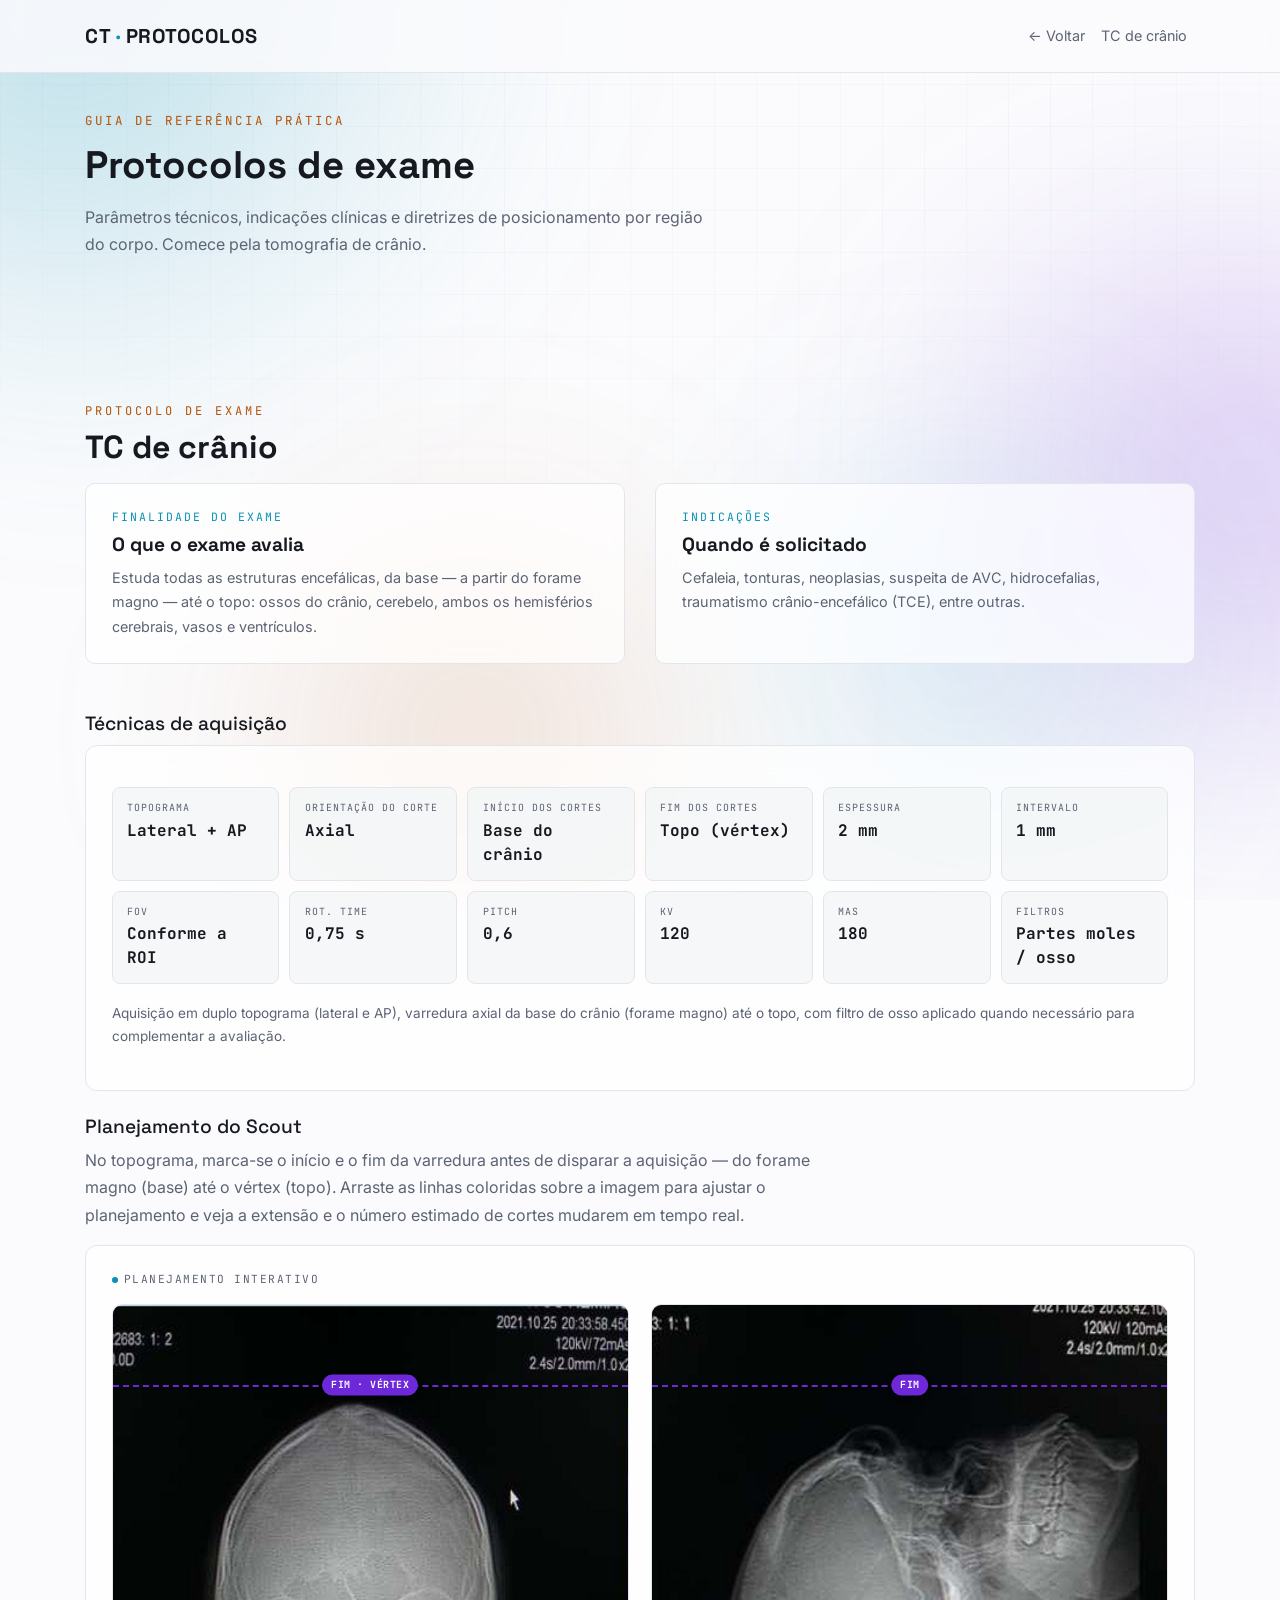
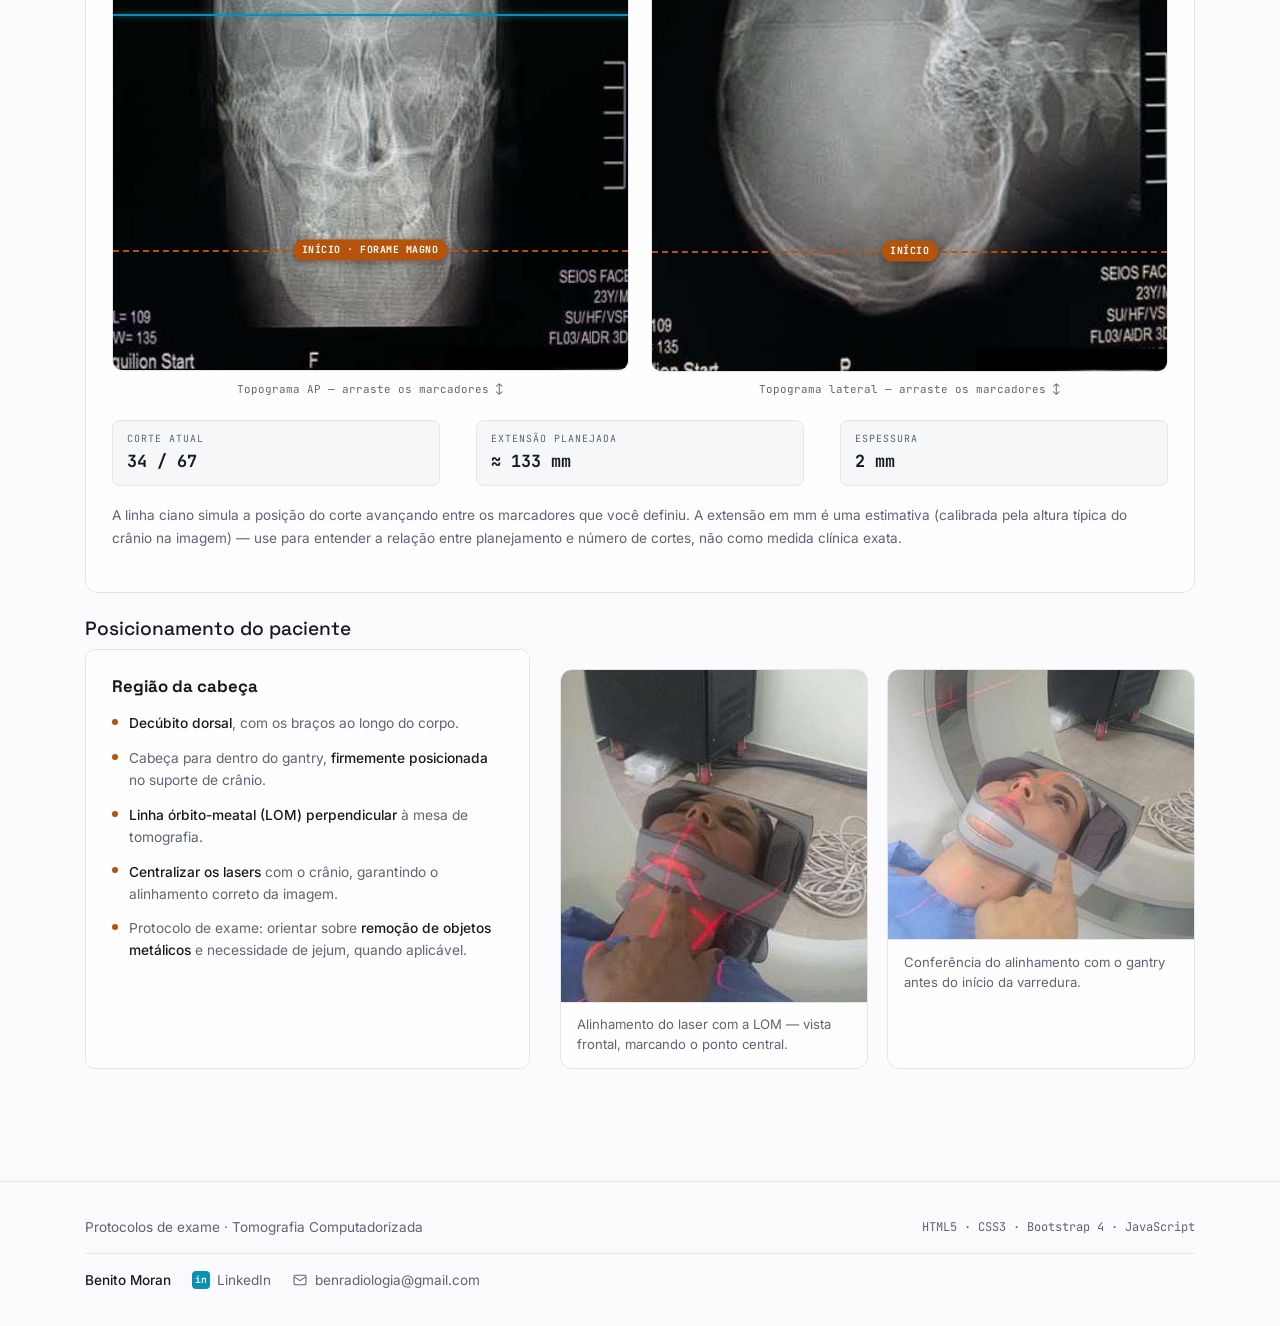
==== protocolo.html @ 0cc8bbb7 "Add planejamento de crânio" ====
<!DOCTYPE html>
<html lang="pt-BR">
<head>
    <meta charset="UTF-8">
    <meta name="viewport" content="width=device-width, initial-scale=1.0">
    <title>Protocolos de Exame — Tomografia Computadorizada</title>

    <link rel="preconnect" href="https://fonts.googleapis.com">
    <link href="https://fonts.googleapis.com/css2?family=Space+Grotesk:wght@400;500;600;700&family=Inter:wght@400;500;600&family=JetBrains+Mono:wght@400;500;700&display=swap" rel="stylesheet">
    <link rel="stylesheet" href="https://cdnjs.cloudflare.com/ajax/libs/bootstrap/4.6.2/css/bootstrap.min.css">

    <link rel="stylesheet" href="css/style.css">

</head>
<body>

<div class="aurora-bg">
    <div class="aurora-blob blob-cyan"></div>
    <div class="aurora-blob blob-violet"></div>
    <div class="aurora-blob blob-amber"></div>
    <div class="aurora-blob blob-cyan2"></div>
</div>
<div class="grid-bg"></div>

<nav class="navbar navbar-expand-md navbar-scan fixed-top py-3">
    <div class="container">
        <a class="navbar-brand" href="index.html">CT<span> · </span>PROTOCOLOS</a>
        <button class="navbar-toggler" type="button" data-toggle="collapse" data-target="#navMain" style="border-color:#e2e6eb;">
            <span class="navbar-toggler-icon"></span>
        </button>
        <div class="collapse navbar-collapse justify-content-end" id="navMain">
            <ul class="navbar-nav">
                <li class="nav-item"><a class="nav-link" href="index.html">← Voltar</a></li>
                <li class="nav-item"><a class="nav-link" href="#cranio">TC de crânio</a></li>
            </ul>
        </div>
    </div>
</nav>

<header class="section-pad protocol-hero">
    <div class="container">
        <div class="reveal">
            <div class="eyebrow" style="font-family:var(--font-mono);color:var(--amber);letter-spacing:3px;font-size:0.78rem;text-transform:uppercase;">Guia de referência prática</div>
            <h1 style="font-family:var(--font-display);font-weight:700;font-size:2.4rem;margin:0.7rem 0 1rem;">Protocolos de exame</h1>
            <p class="section-sub" style="max-width:640px;">Parâmetros técnicos, indicações clínicas e diretrizes de posicionamento por região do corpo. Comece pela tomografia de crânio.</p>
        </div>
    </div>
</header>

<section class="section-pad" id="cranio">
    <div class="container">
        <div class="reveal">
            <div class="section-eyebrow">Protocolo de exame</div>
            <h2 class="section-title">TC de crânio</h2>
        </div>

        <div class="row mt-3">
            <div class="col-lg-6 mb-4 reveal">
                <div class="matrix-def-card">
                    <div class="def-term">Finalidade do exame</div>
                    <h4>O que o exame avalia</h4>
                    <p>Estuda todas as estruturas encefálicas, da base — a partir do forame magno — até o topo: ossos do crânio, cerebelo, ambos os hemisférios cerebrais, vasos e ventrículos.</p>
                </div>
            </div>
            <div class="col-lg-6 mb-4 reveal">
                <div class="matrix-def-card">
                    <div class="def-term">Indicações</div>
                    <h4>Quando é solicitado</h4>
                    <p>Cefaleia, tonturas, neoplasias, suspeita de AVC, hidrocefalias, traumatismo crânio-encefálico (TCE), entre outras.</p>
                </div>
            </div>
        </div>

        <div class="reveal mt-4">
            <h3 style="font-size:1.2rem;margin-bottom:0.6rem;">Técnicas de aquisição</h3>
            <div class="matrix-demo-panel">
                <div class="spec-grid">
                    <div class="spec-item"><div class="spec-label">Topograma</div><div class="spec-value">Lateral + AP</div></div>
                    <div class="spec-item"><div class="spec-label">Orientação do corte</div><div class="spec-value">Axial</div></div>
                    <div class="spec-item"><div class="spec-label">Início dos cortes</div><div class="spec-value">Base do crânio</div></div>
                    <div class="spec-item"><div class="spec-label">Fim dos cortes</div><div class="spec-value">Topo (vértex)</div></div>
                    <div class="spec-item"><div class="spec-label">Espessura</div><div class="spec-value">2 mm</div></div>
                    <div class="spec-item"><div class="spec-label">Intervalo</div><div class="spec-value">1 mm</div></div>
                    <div class="spec-item"><div class="spec-label">FOV</div><div class="spec-value">Conforme a ROI</div></div>
                    <div class="spec-item"><div class="spec-label">Rot. time</div><div class="spec-value">0,75 s</div></div>
                    <div class="spec-item"><div class="spec-label">Pitch</div><div class="spec-value">0,6</div></div>
                    <div class="spec-item"><div class="spec-label">kV</div><div class="spec-value">120</div></div>
                    <div class="spec-item"><div class="spec-label">mAs</div><div class="spec-value">180</div></div>
                    <div class="spec-item"><div class="spec-label">Filtros</div><div class="spec-value">Partes moles / osso</div></div>
                </div>
                <p class="voxel-caption" style="text-align:left;margin-top:1.1rem;max-width:100%;">Aquisição em duplo topograma (lateral e AP), varredura axial da base do crânio (forame magno) até o topo, com filtro de osso aplicado quando necessário para complementar a avaliação.</p>
            </div>
        </div>

        <div class="reveal mt-4">
            <h3 style="font-size:1.2rem;margin-bottom:0.6rem;">Planejamento do Scout</h3>
            <p class="section-sub" style="max-width:760px;">No topograma, marca-se o início e o fim da varredura antes de disparar a aquisição — do forame magno (base) até o vértex (topo). Arraste as linhas coloridas sobre a imagem para ajustar o planejamento e veja a extensão e o número estimado de cortes mudarem em tempo real.</p>
            <div class="matrix-demo-panel">
                <div class="gantry-label-row">
                    <span class="gantry-tag"><span class="dot"></span>Planejamento interativo</span>
                </div>
                <div class="scout-real-row">
                    <div class="scout-real-main">
                        <div class="scout-image-wrap" id="scoutInteractive">
                            <img src="img/scout-ap.jpg" alt="Scout AP de crânio para planejamento">
                            <div class="scout-line line-end" id="lineEnd" style="top:12%;"></div>
                            <div class="scout-line line-start" id="lineStart" style="top:82%;"></div>
                            <div class="scout-sweep-real" id="scoutSweep"></div>
                            <div class="scout-handle handle-end" id="handleEnd" style="top:12%;">FIM · VÉRTEX</div>
                            <div class="scout-handle handle-start" id="handleStart" style="top:82%;">INÍCIO · FORAME MAGNO</div>
                        </div>
                        <div class="scout-drag-hint">Topograma AP — arraste os marcadores ↕</div>
                    </div>
                    <div class="scout-real-side">
                        <div class="scout-image-wrap" id="scoutInteractive2">
                            <img src="img/scout-lateral.jpg" alt="Scout lateral de crânio para planejamento">
                            <div class="scout-line line-end" id="lineEnd2" style="top:12%;"></div>
                            <div class="scout-line line-start" id="lineStart2" style="top:82%;"></div>
                            <div class="scout-handle handle-end" id="handleEnd2" style="top:12%;">FIM</div>
                            <div class="scout-handle handle-start" id="handleStart2" style="top:82%;">INÍCIO</div>
                        </div>
                        <div class="scout-drag-hint">Topograma lateral — arraste os marcadores ↕</div>
                    </div>
                </div>
                <div class="scout-readout">
                    <div class="stat-box">
                        <div class="stat-label">Corte atual</div>
                        <div class="stat-value"><span id="scoutCurrentSlice">1</span> / <span id="scoutTotalSlices">65</span></div>
                    </div>
                    <div class="stat-box">
                        <div class="stat-label">Extensão planejada</div>
                        <div class="stat-value" id="scoutRangeMm">≈ 130 mm</div>
                    </div>
                    <div class="stat-box">
                        <div class="stat-label">Espessura</div>
                        <div class="stat-value">2 mm</div>
                    </div>
                </div>
                <p class="voxel-caption" style="text-align:left;margin-top:1.1rem;max-width:100%;">A linha ciano simula a posição do corte avançando entre os marcadores que você definiu. A extensão em mm é uma estimativa (calibrada pela altura típica do crânio na imagem) — use para entender a relação entre planejamento e número de cortes, não como medida clínica exata.</p>
            </div>
        </div>

        <div class="reveal mt-4">
            <h3 style="font-size:1.2rem;margin-bottom:0.6rem;">Posicionamento do paciente</h3>
            <div class="row">
                <div class="col-lg-5 mb-4">
                    <div class="safety-card">
                        <h4>Região da cabeça</h4>
                        <ul class="safety-list">
                            <li><b>Decúbito dorsal</b>, com os braços ao longo do corpo.</li>
                            <li>Cabeça para dentro do gantry, <b>firmemente posicionada</b> no suporte de crânio.</li>
                            <li><b>Linha órbito-meatal (LOM) perpendicular</b> à mesa de tomografia.</li>
                            <li><b>Centralizar os lasers</b> com o crânio, garantindo o alinhamento correto da imagem.</li>
                            <li>Protocolo de exame: orientar sobre <b>remoção de objetos metálicos</b> e necessidade de jejum, quando aplicável.</li>
                        </ul>
                    </div>
                </div>
                <div class="col-lg-7 mb-4">
                    <div class="protocol-gallery">
                        <div class="protocol-photo">
                            <img src="img/posicionamento-cranio-1.jpg" alt="Alinhamento do laser na linha órbito-meatal, vista frontal">
                            <div class="protocol-photo-caption">Alinhamento do laser com a LOM — vista frontal, marcando o ponto central.</div>
                        </div>
                        <div class="protocol-photo">
                            <img src="img/posicionamento-cranio-2.jpg" alt="Alinhamento do laser na linha órbito-meatal, vista superior">
                            <div class="protocol-photo-caption">Conferência do alinhamento com o gantry antes do início da varredura.</div>
                        </div>
                    </div>
                </div>
            </div>
        </div>
    </div>
</section>

<footer class="footer-scan">
    <div class="container">
        <div class="d-flex flex-wrap justify-content-between align-items-center">
            <span>Protocolos de exame · Tomografia Computadorizada</span>
            <span class="mono">HTML5 · CSS3 · Bootstrap 4 · JavaScript</span>
        </div>
        <div class="footer-contact">
            <span class="footer-author">Benito Moran</span>
            <a class="footer-link" href="https://www.linkedin.com/in/benito-moran-950903353/" target="_blank" rel="noopener noreferrer">
                <span class="footer-icon-badge">in</span> LinkedIn
            </a>
            <a class="footer-link" href="mailto:benradiologia@gmail.com">
                <svg viewBox="0 0 24 24" fill="none" stroke="currentColor" stroke-width="1.6"><rect x="3" y="5" width="18" height="14" rx="2"/><path d="M3 7l9 6 9-6"/></svg>
                benradiologia@gmail.com
            </a>
        </div>
    </div>
</footer>

<script src="https://cdnjs.cloudflare.com/ajax/libs/jquery/3.6.0/jquery.min.js"></script>
<script src="https://cdnjs.cloudflare.com/ajax/libs/popper.js/1.16.1/umd/popper.min.js"></script>
<script src="https://cdnjs.cloudflare.com/ajax/libs/bootstrap/4.6.2/js/bootstrap.min.js"></script>

<script src="js/protocolo.js"></script>
</body>
</html>
---- css/style.css ----
:root{
    --bg-deep:#fbfbfd;
    --bg-panel:rgba(255,255,255,0.72);
    --bg-panel-2:rgba(243,245,247,0.78);
    --border-col:#e2e6eb;
    --cyan:#0891b2;
    --cyan-dim:#a8dee7;
    --amber:#b45309;
    --amber-dim:#f2cfa0;
    --violet:#6d28d9;
    --violet-dim:#cdbdf7;
    --text-main:#161a20;
    --text-muted:#5c6474;
    --font-display:'Space Grotesk',sans-serif;
    --font-body:'Inter',sans-serif;
    --font-mono:'JetBrains Mono',monospace;
}

*{box-sizing:border-box;}

html{scroll-behavior:smooth;}

body{
    background:var(--bg-deep);
    color:var(--text-main);
    font-family:var(--font-body);
    overflow-x:hidden;
}

h1,h2,h3,h4,.display-font{font-family:var(--font-display);}
.mono{font-family:var(--font-mono);}

::selection{background:var(--cyan);color:#ffffff;}

/* ---------- background grid ---------- */
.grid-bg{
    position:fixed;inset:0;z-index:-2;
    background-image:
            linear-gradient(rgba(8,145,178,0.035) 1px, transparent 1px),
            linear-gradient(90deg, rgba(8,145,178,0.035) 1px, transparent 1px);
    background-size:42px 42px;
    mask-image:radial-gradient(ellipse 90% 70% at 50% 0%, black 40%, transparent 100%);
}

/* ---------- navbar ---------- */
.navbar-scan{
    background:rgba(251,251,253,0.85);
    backdrop-filter:blur(10px);
    border-bottom:1px solid var(--border-col);
}
.navbar-scan .navbar-brand{
    font-family:var(--font-display);font-weight:700;color:var(--text-main);letter-spacing:0.5px;
}
.navbar-scan .navbar-brand span{color:var(--cyan);}
.navbar-scan .nav-link{color:var(--text-muted)!important;font-size:0.9rem;transition:color .2s;}
.navbar-scan .nav-link:hover{color:var(--cyan)!important;}

/* ---------- hero ---------- */
.hero{
    min-height:92vh;display:flex;align-items:center;
    position:relative;padding-top:80px;
}
.hero .eyebrow{
    font-family:var(--font-mono);color:var(--amber);letter-spacing:3px;font-size:0.78rem;
    text-transform:uppercase;
}
.hero h1{
    font-size:3.1rem;font-weight:700;line-height:1.08;margin:0.8rem 0 1.1rem;
}
.hero h1 .accent{color:var(--cyan);}
.hero p.lead-text{color:var(--text-muted);font-size:1.12rem;max-width:520px;line-height:1.7;}

.hero-visual{position:relative;height:420px;cursor:pointer;}
#heroScanSvg{width:100%;height:100%;display:block;}

.scroll-cue{
    position:absolute;bottom:18px;left:50%;transform:translateX(-50%);
    color:var(--text-muted);font-family:var(--font-mono);font-size:0.72rem;
    text-align:center;letter-spacing:2px;
}
.scroll-cue i{
    display:block;width:1px;height:26px;background:var(--text-muted);margin:8px auto 0;
    animation:pulse-down 1.6s ease-in-out infinite;
}
@keyframes pulse-down{
    0%,100%{opacity:0.2;transform:scaleY(0.6);}
    50%{opacity:1;transform:scaleY(1);}
}

/* ---------- reveal on scroll ---------- */
.reveal{opacity:0;transform:translateY(24px);transition:opacity .7s ease, transform .7s ease;}
.reveal.is-visible{opacity:1;transform:translateY(0);}

/* ---------- section titles ---------- */
.section-pad{padding:5.5rem 0;}
.section-eyebrow{
    font-family:var(--font-mono);color:var(--amber);font-size:0.75rem;letter-spacing:3px;text-transform:uppercase;
}
.section-title{font-size:2rem;font-weight:700;margin-top:0.5rem;margin-bottom:1rem;}
.section-sub{color:var(--text-muted);max-width:640px;line-height:1.7;}

/* ---------- concept cards ---------- */
.concept-card{
    background:var(--bg-panel);border:1px solid var(--border-col);border-radius:10px;
    padding:1.9rem 1.6rem;height:100%;transition:border-color .25s, transform .25s;
}
.concept-card:hover{border-color:var(--cyan);transform:translateY(-4px);}
.concept-num{
    font-family:var(--font-mono);color:var(--cyan);font-size:0.8rem;letter-spacing:2px;
}
.concept-card h3{font-size:1.15rem;margin:0.6rem 0 0.6rem;}
.concept-card p{color:var(--text-muted);font-size:0.92rem;line-height:1.65;margin:0;}
.concept-icon{
    width:44px;height:44px;border-radius:8px;background:rgba(8,145,178,0.08);
    display:flex;align-items:center;justify-content:center;margin-bottom:1rem;
    border:1px solid rgba(8,145,178,0.25);
}
.concept-icon svg{width:22px;height:22px;}

/* ---------- timeline strip (nav of generations) ---------- */
.timeline-wrap{position:relative;padding:2.2rem 0 2.6rem;}
.timeline-track{
    position:relative;height:2px;background:var(--border-col);border-radius:2px;margin:0 10px;
}
.timeline-fill{
    position:absolute;top:0;left:0;height:2px;background:linear-gradient(90deg, var(--amber), var(--cyan));
    border-radius:2px;transition:width .45s ease;
}
.timeline-ticks{display:flex;justify-content:space-between;position:relative;top:-9px;padding:0 2px;}
.tick-btn{
    background:none;border:none;padding:0;display:flex;flex-direction:column;align-items:center;
    cursor:pointer;color:var(--text-muted);width:12.5%;
}
.tick-dot{
    width:16px;height:16px;border-radius:50%;background:var(--bg-panel-2);
    border:2px solid var(--border-col);transition:all .25s ease;
}
.tick-btn.active .tick-dot{
    background:var(--cyan);border-color:var(--cyan);
    box-shadow:0 0 0 4px rgba(8,145,178,0.15);
}
.tick-year{
    font-family:var(--font-mono);font-size:0.68rem;margin-top:8px;letter-spacing:0.5px;
    transition:color .2s;white-space:nowrap;
}
.tick-btn.active .tick-year{color:var(--cyan);font-weight:700;}
.tick-btn:hover .tick-year{color:var(--text-main);}
.tick-btn:focus{outline:none;}
.tick-btn:focus-visible .tick-dot{box-shadow:0 0 0 3px var(--amber);}

/* ---------- visualizer ---------- */
.gantry-panel{
    background:var(--bg-panel);border:1px solid var(--border-col);border-radius:12px;
    padding:1.6rem;position:relative;overflow:hidden;
}
.gantry-panel::before{
    content:"";position:absolute;top:0;left:0;right:0;height:1px;
    background:linear-gradient(90deg, transparent, var(--cyan), transparent);
}
.gantry-label-row{display:flex;justify-content:space-between;align-items:center;margin-bottom:0.6rem;}
.gantry-tag{
    font-family:var(--font-mono);font-size:0.7rem;color:var(--text-muted);letter-spacing:1.5px;
    text-transform:uppercase;
}
.gantry-tag .dot{
    display:inline-block;width:6px;height:6px;border-radius:50%;background:var(--cyan);margin-right:6px;
    animation:blink 1.4s ease-in-out infinite;
}
@keyframes blink{0%,100%{opacity:1;}50%{opacity:0.25;}}
#gantrySvg{width:100%;height:auto;display:block;}

.motion-badge{
    font-family:var(--font-mono);font-size:0.72rem;color:var(--amber);letter-spacing:0.5px;
}
.gantry-legend{
    display:flex;flex-wrap:wrap;gap:14px;margin-top:0.9rem;padding-top:0.8rem;
    border-top:1px solid var(--border-col);
}
.legend-item{
    display:flex;align-items:center;gap:6px;font-family:var(--font-mono);font-size:0.66rem;
    color:var(--text-muted);letter-spacing:0.3px;
}
.legend-swatch{width:9px;height:9px;border-radius:50%;flex-shrink:0;}
.legend-swatch.sw-tube{background:var(--amber);}
.legend-swatch.sw-det{background:var(--cyan);}
.legend-swatch.sw-trail{background:var(--cyan);opacity:0.35;}
.legend-swatch.sw-fixed{background:transparent;border:1.5px dashed var(--cyan);}
.legend-swatch.sw-tube2{background:var(--violet);}

.table-motion-note{
    display:none;align-items:center;gap:6px;margin-top:0.7rem;
    font-family:var(--font-mono);font-size:0.72rem;color:var(--cyan);letter-spacing:0.5px;
}
.table-motion-note.active{display:flex;}
.table-motion-note .arrow-shuttle{
    display:inline-block;width:34px;height:1px;background:var(--cyan);position:relative;overflow:visible;
}
.table-motion-note .arrow-shuttle::after{
    content:"";position:absolute;top:-3px;width:6px;height:6px;border-right:1.5px solid var(--cyan);
    border-bottom:1.5px solid var(--cyan);transform:rotate(-45deg);
    animation:shuttle 1.3s linear infinite;
}
@keyframes shuttle{
    0%{left:0;opacity:0;}
    15%{opacity:1;}
    85%{opacity:1;}
    100%{left:28px;opacity:0;}
}

.diff-callout{
    margin-top:1rem;padding:0.75rem 0.9rem;background:rgba(180,83,9,0.06);
    border-left:2px solid var(--amber);border-radius:0 6px 6px 0;
}
.diff-callout .diff-label{
    font-family:var(--font-mono);font-size:0.63rem;color:var(--amber);letter-spacing:1.5px;
    text-transform:uppercase;display:block;margin-bottom:3px;
}
.diff-callout p{margin:0;font-size:0.85rem;color:var(--text-main);line-height:1.55;}

.info-panel{
    background:var(--bg-panel);border:1px solid var(--border-col);border-radius:12px;
    padding:1.8rem;height:100%;display:flex;flex-direction:column;
}
.badge-mode{
    font-family:var(--font-mono);font-size:0.68rem;letter-spacing:1px;
    background:rgba(180,83,9,0.1);color:var(--amber);border:1px solid rgba(180,83,9,0.3);
    padding:5px 10px;border-radius:5px;display:inline-block;text-transform:uppercase;
}
.info-year{
    font-family:var(--font-mono);color:var(--cyan);font-size:0.85rem;letter-spacing:1px;
}
.info-title{font-size:1.45rem;font-weight:700;margin:0.5rem 0 0.9rem;line-height:1.2;}
.info-desc{color:var(--text-muted);font-size:0.94rem;line-height:1.7;flex-grow:1;}
.info-stats{display:flex;gap:0.9rem;margin-top:1.2rem;flex-wrap:wrap;}
.stat-box{
    background:var(--bg-panel-2);border:1px solid var(--border-col);border-radius:8px;
    padding:0.7rem 0.9rem;flex:1;min-width:110px;
}
.stat-label{font-family:var(--font-mono);font-size:0.62rem;color:var(--text-muted);letter-spacing:1px;text-transform:uppercase;}
.stat-value{font-family:var(--font-mono);font-size:1.05rem;color:var(--text-main);font-weight:700;margin-top:2px;}

/* ---------- multislice control ---------- */
.slice-control{
    margin-top:1.4rem;padding-top:1.2rem;border-top:1px dashed var(--border-col);
    display:none;
}
.slice-control.active{display:block;}
.slice-control label{
    font-family:var(--font-mono);font-size:0.7rem;color:var(--text-muted);letter-spacing:1px;text-transform:uppercase;
}
input[type=range].slice-slider{
    width:100%;-webkit-appearance:none;height:4px;border-radius:2px;
    background:var(--border-col);outline:none;margin:10px 0;
}
input[type=range].slice-slider::-webkit-slider-thumb{
    -webkit-appearance:none;width:16px;height:16px;border-radius:50%;
    background:var(--cyan);cursor:pointer;box-shadow:0 0 0 4px rgba(8,145,178,0.18);
}
input[type=range].slice-slider::-moz-range-thumb{
    width:16px;height:16px;border-radius:50%;background:var(--cyan);border:none;cursor:pointer;
}
.slice-readout{
    display:flex;justify-content:space-between;font-family:var(--font-mono);font-size:0.85rem;color:var(--text-main);
}
.slice-readout b{color:var(--cyan);}

/* ---------- table ---------- */
.compare-wrap{
    background:var(--bg-panel);border:1px solid var(--border-col);border-radius:12px;overflow:hidden;
}
table.ct-table{width:100%;margin:0;color:var(--text-main);}
table.ct-table thead th{
    background:var(--bg-panel-2);border-bottom:1px solid var(--border-col);border-top:none;
    font-family:var(--font-mono);font-size:0.72rem;letter-spacing:1px;text-transform:uppercase;
    color:var(--text-muted);font-weight:500;padding:0.9rem 1rem;
}
table.ct-table tbody td{
    border-top:1px solid var(--border-col);padding:0.85rem 1rem;font-size:0.88rem;vertical-align:middle;
}
table.ct-table tbody tr{cursor:pointer;transition:background .15s;}
table.ct-table tbody tr:hover{background:rgba(8,145,178,0.05);}
table.ct-table tbody tr.row-active{background:rgba(8,145,178,0.09);}
.gen-chip{
    font-family:var(--font-mono);font-size:0.72rem;color:var(--cyan);
}

/* ---------- footer ---------- */
.footer-scan{
    border-top:1px solid var(--border-col);padding:2.2rem 0;color:var(--text-muted);font-size:0.85rem;
}
.footer-scan .mono{color:var(--text-muted);font-size:0.75rem;}

@media (max-width:767px){
    .hero h1{font-size:2.1rem;}
    .hero-visual{height:260px;margin-top:2rem;}
    .tick-year{display:none;}
    .section-pad{padding:3.5rem 0;}
}

/* ---------- matrix / pixel / voxel section ---------- */
.matrix-def-card{
    background:var(--bg-panel);border:1px solid var(--border-col);border-radius:10px;
    padding:1.5rem 1.6rem;height:100%;
}
.matrix-def-card .def-term{
    font-family:var(--font-mono);color:var(--cyan);font-size:0.72rem;letter-spacing:2px;text-transform:uppercase;
}
.matrix-def-card h4{font-size:1.2rem;font-weight:700;margin:0.5rem 0 0.6rem;}
.matrix-def-card p{color:var(--text-muted);font-size:0.9rem;line-height:1.7;margin:0;}

.matrix-demo-panel{
    background:var(--bg-panel);border:1px solid var(--border-col);border-radius:12px;
    padding:1.6rem;
}
.matrix-canvas-wrap{
    display:flex;justify-content:center;background:var(--bg-panel-2);border-radius:10px;
    padding:1.2rem;border:1px solid var(--border-col);
}
#matrixCanvas{
    width:280px;height:280px;image-rendering:pixelated;image-rendering:crisp-edges;
    border-radius:6px;
}
.matrix-slider-row{margin-top:1.3rem;}
.matrix-slider-row label{
    font-family:var(--font-mono);font-size:0.7rem;color:var(--text-muted);letter-spacing:1px;text-transform:uppercase;
}
input[type=range].matrix-slider{
    width:100%;-webkit-appearance:none;height:4px;border-radius:2px;
    background:var(--border-col);outline:none;margin:10px 0;
}
input[type=range].matrix-slider::-webkit-slider-thumb{
    -webkit-appearance:none;width:16px;height:16px;border-radius:50%;
    background:var(--amber);cursor:pointer;box-shadow:0 0 0 4px rgba(180,83,9,0.18);
}
input[type=range].matrix-slider::-moz-range-thumb{
    width:16px;height:16px;border-radius:50%;background:var(--amber);border:none;cursor:pointer;
}
.matrix-readout{display:flex;justify-content:space-between;align-items:baseline;margin-top:2px;}
.matrix-readout .mval{font-family:var(--font-mono);font-size:1.3rem;color:var(--text-main);font-weight:700;}
.matrix-readout .mnote{font-family:var(--font-mono);font-size:0.7rem;color:var(--amber);text-align:right;max-width:190px;}
.matrix-stats{display:flex;gap:0.9rem;margin-top:1rem;flex-wrap:wrap;}

.voxel-panel{
    background:var(--bg-panel);border:1px solid var(--border-col);border-radius:12px;
    padding:1.6rem;height:100%;display:flex;flex-direction:column;align-items:center;justify-content:center;
}
.voxel-panel svg{width:100%;max-width:280px;height:auto;}
.voxel-caption{color:var(--text-muted);font-size:0.85rem;line-height:1.7;margin-top:0.8rem;text-align:center;}
.voxel-caption b{color:var(--text-main);}

.process-step-row{display:flex;align-items:stretch;gap:0;margin-top:1rem;flex-wrap:wrap;}
.process-step{
    background:var(--bg-panel);border:1px solid var(--border-col);border-radius:10px;
    padding:1.4rem 1.3rem;flex:1;min-width:210px;position:relative;
}
.process-num{
    font-family:var(--font-mono);color:var(--amber);font-size:1.4rem;font-weight:700;line-height:1;
}
.process-step h4{font-size:1rem;margin:0.6rem 0 0.5rem;}
.process-step p{color:var(--text-muted);font-size:0.85rem;line-height:1.6;margin:0;}
.process-arrow{
    display:flex;align-items:center;justify-content:center;color:var(--border-col);
    font-size:1.3rem;padding:0 0.4rem;flex-shrink:0;
}
@media (max-width:991px){
    .process-arrow{display:none;}
    .process-step-row{flex-direction:column;}
}

/* ---------- pitch calculator ---------- */
.pitch-formula{
    display:inline-flex;align-items:center;gap:10px;font-family:var(--font-mono);
    background:var(--bg-panel-2);border:1px solid var(--border-col);border-radius:8px;
    padding:0.7rem 1.1rem;font-size:0.92rem;color:var(--text-main);margin-top:0.3rem;
}
.pitch-formula .frac{display:inline-flex;flex-direction:column;align-items:center;line-height:1.3;}
.pitch-formula .frac span{font-size:0.78rem;}
.pitch-formula .frac .bar{width:100%;height:1px;background:var(--text-muted);margin:2px 0;}
.pitch-panel{
    background:var(--bg-panel);border:1px solid var(--border-col);border-radius:12px;
    padding:1.6rem;
}
.pitch-row{margin-top:1.1rem;}
.pitch-row label{
    display:flex;justify-content:space-between;font-family:var(--font-mono);font-size:0.7rem;
    color:var(--text-muted);letter-spacing:1px;text-transform:uppercase;
}
.pitch-row label b{color:var(--cyan);font-size:0.85rem;letter-spacing:0;text-transform:none;}
input[type=range].pitch-slider{
    width:100%;-webkit-appearance:none;height:4px;border-radius:2px;
    background:var(--border-col);outline:none;margin:8px 0 4px;
}
input[type=range].pitch-slider::-webkit-slider-thumb{
    -webkit-appearance:none;width:16px;height:16px;border-radius:50%;
    background:var(--violet);cursor:pointer;box-shadow:0 0 0 4px rgba(109,40,217,0.18);
}
input[type=range].pitch-slider::-moz-range-thumb{
    width:16px;height:16px;border-radius:50%;background:var(--violet);border:none;cursor:pointer;
}
.pitch-results{display:flex;gap:0.9rem;margin-top:1.2rem;flex-wrap:wrap;}
.pitch-note{
    margin-top:1rem;padding:0.7rem 0.9rem;background:rgba(109,40,217,0.07);
    border-left:2px solid var(--violet);border-radius:0 6px 6px 0;font-size:0.83rem;
    color:var(--text-muted);line-height:1.6;
}

/* ---------- tube life bars ---------- */
.tube-life-bars{display:flex;flex-direction:column;gap:1rem;margin-top:0.5rem;}
.tube-life-row{display:flex;align-items:center;gap:14px;}
.tube-life-label{
    font-family:var(--font-mono);font-size:0.78rem;color:var(--text-muted);
    width:150px;flex-shrink:0;
}
.tube-life-track{flex:1;height:10px;background:var(--bg-panel-2);border:1px solid var(--border-col);border-radius:5px;overflow:hidden;}
.tube-life-fill{height:100%;background:var(--cyan);border-radius:5px;transition:width 1s ease;}
.tube-life-fill.fill-amber{background:var(--amber);}
.tube-life-value{
    font-family:var(--font-mono);font-size:0.8rem;color:var(--text-main);font-weight:700;
    width:130px;flex-shrink:0;text-align:right;
}
@media (max-width:575px){
    .tube-life-label{width:100px;font-size:0.68rem;}
    .tube-life-value{width:100px;font-size:0.7rem;}
}

/* ---------- criteria chips ---------- */
.criteria-chips{display:flex;flex-wrap:wrap;gap:10px;margin:1rem 0 0.5rem;}
.criteria-chip{
    font-family:var(--font-mono);font-size:0.72rem;letter-spacing:0.5px;color:var(--cyan);
    background:rgba(8,145,178,0.08);border:1px solid rgba(8,145,178,0.25);
    padding:5px 12px;border-radius:20px;
}

/* ---------- detector type cards ---------- */
.detector-type-card{
    background:var(--bg-panel);border:1px solid var(--border-col);border-radius:10px;
    padding:1.6rem;height:100%;
}
.detector-type-card .def-term{
    font-family:var(--font-mono);color:var(--amber);font-size:0.72rem;letter-spacing:2px;text-transform:uppercase;
}
.detector-type-card h4{font-size:1.15rem;font-weight:700;margin:0.5rem 0 0.7rem;}
.detector-type-card p{color:var(--text-muted);font-size:0.89rem;line-height:1.65;margin:0 0 1rem;}
.pro-con{display:flex;flex-direction:column;gap:6px;border-top:1px solid var(--border-col);padding-top:0.8rem;}
.pro-con span{font-size:0.82rem;line-height:1.5;}
.pro-con .pro{color:#15803d;}
.pro-con .con{color:#b91c1c;}

/* ---------- aurora background ---------- */
.aurora-bg{
    position:fixed;inset:0;z-index:-3;overflow:hidden;
}
.aurora-blob{
    position:absolute;border-radius:50%;filter:blur(110px);mix-blend-mode:multiply;will-change:transform;
}
.blob-cyan{
    width:56vw;height:56vw;top:-20vw;left:-14vw;
    background:radial-gradient(circle at 32% 32%, rgba(8,145,178,0.3), rgba(8,145,178,0) 70%);
    animation:driftA 36s ease-in-out infinite alternate;
}
.blob-violet{
    width:50vw;height:50vw;top:24vh;right:-18vw;
    background:radial-gradient(circle at 60% 40%, rgba(109,40,217,0.26), rgba(109,40,217,0) 70%);
    animation:driftB 42s ease-in-out infinite alternate;
}
.blob-amber{
    width:42vw;height:42vw;bottom:-8vw;left:16vw;
    background:radial-gradient(circle at 50% 50%, rgba(180,83,9,0.22), rgba(180,83,9,0) 70%);
    animation:driftC 32s ease-in-out infinite alternate;
}
.blob-cyan2{
    width:36vw;height:36vw;bottom:6vh;right:4vw;
    background:radial-gradient(circle at 40% 60%, rgba(8,145,178,0.18), rgba(8,145,178,0) 70%);
    animation:driftD 48s ease-in-out infinite alternate;
}
@keyframes driftA{from{transform:translate(0,0) scale(1);}to{transform:translate(4vw,3vh) scale(1.1);}}
@keyframes driftB{from{transform:translate(0,0) scale(1);}to{transform:translate(-3vw,4vh) scale(0.94);}}
@keyframes driftC{from{transform:translate(0,0) scale(1);}to{transform:translate(3vw,-3vh) scale(1.08);}}
@keyframes driftD{from{transform:translate(0,0) scale(1);}to{transform:translate(-4vw,-2vh) scale(1.12);}}

/* ---------- glass panels ---------- */
.concept-card, .matrix-def-card, .detector-type-card, .gantry-panel,
.info-panel, .matrix-demo-panel, .voxel-panel, .pitch-panel, .compare-wrap{
    backdrop-filter:blur(18px) saturate(140%);
    -webkit-backdrop-filter:blur(18px) saturate(140%);
}

/* ---------- history section ---------- */
.history-year-card{
    background:var(--bg-panel);border:1px solid var(--border-col);border-radius:12px;
    padding:1.8rem 1.6rem;height:100%;
    backdrop-filter:blur(18px) saturate(140%);-webkit-backdrop-filter:blur(18px) saturate(140%);
}
.year-num{
    font-family:var(--font-display);font-size:3.2rem;font-weight:700;color:var(--cyan);line-height:1;
}
.year-loc{
    font-family:var(--font-mono);font-size:0.78rem;color:var(--amber);letter-spacing:1px;margin-top:0.6rem;
}
.year-facts{list-style:none;padding:0;margin:1.2rem 0 0;border-top:1px solid var(--border-col);}
.year-facts li{
    font-size:0.86rem;color:var(--text-muted);padding:0.6rem 0;border-bottom:1px solid var(--border-col);
}
.year-facts li b{color:var(--text-main);font-weight:500;}

.pull-quote{
    font-family:var(--font-display);font-size:1.4rem;font-weight:500;line-height:1.45;
    color:var(--text-main);border-left:2px solid var(--cyan);padding:0.3rem 0 0.3rem 1.3rem;
    margin:1.6rem 0;
}

.method-spotlight{
    background:var(--bg-panel);border:1px solid var(--border-col);border-radius:12px;
    padding:1.8rem;margin-top:1.5rem;
    backdrop-filter:blur(18px) saturate(140%);-webkit-backdrop-filter:blur(18px) saturate(140%);
}
.method-spotlight .gantry-tag{margin-bottom:0.9rem;display:inline-block;}
.spotlight-facts{display:flex;flex-wrap:wrap;gap:0.7rem;margin:1.1rem 0 1.3rem;}
.spotlight-fact{
    font-family:var(--font-mono);font-size:0.76rem;color:var(--cyan);
    background:rgba(8,145,178,0.08);border:1px solid rgba(8,145,178,0.25);
    padding:5px 12px;border-radius:6px;
}
.spotlight-link{
    font-family:var(--font-mono);font-size:0.8rem;color:var(--amber);text-decoration:none;
    display:inline-flex;align-items:center;gap:6px;border-bottom:1px solid transparent;transition:border-color .2s;
}
.spotlight-link:hover{color:var(--amber);border-bottom-color:var(--amber);text-decoration:none;}

/* ---------- pioneers ---------- */
.pioneers-row{display:flex;gap:1.4rem;flex-wrap:wrap;margin:0.4rem 0 1.6rem;}
.pioneer-card{
    flex:1;min-width:240px;background:var(--bg-panel);border:1px solid var(--border-col);
    border-radius:12px;padding:1.6rem;text-align:center;
    backdrop-filter:blur(18px) saturate(140%);-webkit-backdrop-filter:blur(18px) saturate(140%);
}
.pioneer-photo{
    width:96px;height:96px;border-radius:50%;object-fit:cover;object-position:center top;
    border:2px solid var(--border-col);filter:grayscale(1) contrast(1.05);margin-bottom:1rem;
}
.pioneer-name{font-family:var(--font-display);font-size:1.1rem;font-weight:700;}
.pioneer-dates{
    font-family:var(--font-mono);font-size:0.72rem;color:var(--text-muted);
    margin-top:2px;letter-spacing:0.5px;
}
.pioneer-role{color:var(--text-muted);font-size:0.85rem;line-height:1.65;margin:0.9rem 0 1rem;text-align:left;}
.pioneer-badge{
    display:inline-block;font-family:var(--font-mono);font-size:0.66rem;color:var(--amber);
    background:rgba(180,83,9,0.1);border:1px solid rgba(180,83,9,0.3);
    padding:4px 10px;border-radius:20px;
}
.pioneers-note{
    font-size:0.85rem;color:var(--text-muted);line-height:1.75;text-align:center;
    max-width:660px;margin:0 auto;
}

/* ---------- reconstruction math ---------- */
.formula-box{
    font-family:var(--font-mono);text-align:center;font-size:1.05rem;color:var(--text-main);
    background:var(--bg-panel-2);border:1px solid var(--border-col);border-radius:8px;
    padding:1rem 1.2rem;margin:1rem 0;overflow-x:auto;white-space:nowrap;
}
.formula-legend{list-style:none;padding:0;margin:0.9rem 0 0;display:flex;flex-wrap:wrap;gap:0.6rem 1.6rem;}
.formula-legend li{font-size:0.84rem;color:var(--text-muted);}
.formula-legend li b{
    font-family:var(--font-mono);color:var(--text-main);font-weight:700;margin-right:4px;
}

.backproj-panel{
    background:var(--bg-panel);border:1px solid var(--border-col);border-radius:12px;
    padding:1.6rem;margin-top:1.3rem;
    backdrop-filter:blur(18px) saturate(140%);-webkit-backdrop-filter:blur(18px) saturate(140%);
}
.backproj-profiles{display:flex;gap:2rem;flex-wrap:wrap;margin:1rem 0 1.4rem;}
.backproj-profile-label{
    font-family:var(--font-mono);font-size:0.7rem;color:var(--text-muted);letter-spacing:1px;
    text-transform:uppercase;margin-bottom:0.5rem;
}
.backproj-bars{display:flex;align-items:flex-end;gap:6px;height:60px;}
.backproj-bar{
    width:20px;background:var(--cyan);border-radius:3px 3px 0 0;position:relative;
}
.backproj-bar span{
    position:absolute;top:-18px;left:50%;transform:translateX(-50%);
    font-family:var(--font-mono);font-size:0.68rem;color:var(--text-muted);
}
.backproj-grid{
    display:grid;grid-template-columns:repeat(5,1fr);gap:4px;max-width:340px;margin:0 auto;
}
.backproj-cell{
    aspect-ratio:1;display:flex;align-items:center;justify-content:center;
    font-family:var(--font-mono);font-weight:700;font-size:0.95rem;color:var(--text-main);
    border-radius:5px;border:1px solid var(--border-col);
}
.backproj-caption{
    color:var(--text-muted);font-size:0.85rem;line-height:1.7;text-align:center;
    max-width:520px;margin:1.2rem auto 0;
}

/* ---------- hounsfield scale ---------- */
.hu-legend-bar{
    background:var(--bg-panel);border:1px solid var(--border-col);border-radius:12px;
    padding:1.8rem 1.6rem 1.4rem;
    backdrop-filter:blur(18px) saturate(140%);-webkit-backdrop-filter:blur(18px) saturate(140%);
}
.hu-legend-title{
    text-align:center;font-family:var(--font-display);font-weight:700;font-size:1.05rem;margin-bottom:1.2rem;
}
.hu-legend-labels{display:flex;justify-content:space-between;font-size:0.82rem;color:var(--text-main);margin-bottom:6px;}
.hu-legend-gradient{
    height:34px;border-radius:6px;border:1px solid var(--border-col);
    background:linear-gradient(90deg,#050505 0%, #050505 18%, #4d4d4d 18%, #4d4d4d 38%, #9c9c9c 38%, #9c9c9c 56%, #cfcfcf 56%, #cfcfcf 78%, #f2f2f2 78%, #f2f2f2 100%);
}
.hu-legend-values{display:flex;justify-content:space-between;font-family:var(--font-mono);font-size:0.72rem;color:var(--text-muted);margin-top:6px;}
.hu-legend-arrow{
    display:flex;align-items:center;gap:8px;margin-top:1rem;color:var(--amber);
}
.hu-legend-arrow .line{flex:1;height:2px;background:var(--amber);}
.hu-legend-caption{
    text-align:center;font-family:var(--font-mono);font-size:0.72rem;color:var(--text-muted);
    letter-spacing:1px;margin-top:0.6rem;text-transform:uppercase;
}

.hu-explorer{
    background:var(--bg-panel);border:1px solid var(--border-col);border-radius:12px;
    padding:1.6rem;margin-top:1.3rem;
    backdrop-filter:blur(18px) saturate(140%);-webkit-backdrop-filter:blur(18px) saturate(140%);
}
input[type=range].hu-slider{
    width:100%;-webkit-appearance:none;height:4px;border-radius:2px;
    background:linear-gradient(90deg,#050505,#ffffff);outline:none;margin:12px 0 6px;
}
input[type=range].hu-slider::-webkit-slider-thumb{
    -webkit-appearance:none;width:18px;height:18px;border-radius:50%;
    background:var(--amber);cursor:pointer;border:2px solid var(--bg-deep);
    box-shadow:0 0 0 3px rgba(180,83,9,0.28);
}
input[type=range].hu-slider::-moz-range-thumb{
    width:18px;height:18px;border-radius:50%;background:var(--amber);border:2px solid var(--bg-deep);cursor:pointer;
}
.hu-explorer-readout{display:flex;align-items:center;gap:14px;margin-top:0.8rem;}
.hu-swatch{
    width:52px;height:52px;border-radius:8px;border:1px solid var(--border-col);flex-shrink:0;
}
.hu-explorer-value{font-family:var(--font-mono);font-size:1.15rem;color:var(--text-main);font-weight:700;}
.hu-explorer-tissue{font-size:0.85rem;color:var(--text-muted);margin-top:2px;}

.hu-table-wrap{margin-top:1.3rem;}

.window-panel{
    background:var(--bg-panel);border:1px solid var(--border-col);border-radius:12px;
    padding:1.6rem;
    backdrop-filter:blur(18px) saturate(140%);-webkit-backdrop-filter:blur(18px) saturate(140%);
}
#windowCanvas{width:260px;height:260px;border-radius:6px;}
.window-preset-row{display:flex;gap:0.6rem;margin-top:1.1rem;}
.window-preset-btn{
    flex:1;font-family:var(--font-mono);font-size:0.75rem;color:var(--text-main);
    background:var(--bg-panel-2);border:1px solid var(--border-col);border-radius:8px;
    padding:8px 10px;cursor:pointer;transition:border-color .2s;
}
.window-preset-btn:hover{border-color:var(--amber);}
.window-slider-row{margin-top:1.2rem;}
.window-slider-row label{
    display:flex;justify-content:space-between;font-family:var(--font-mono);font-size:0.7rem;
    color:var(--text-muted);letter-spacing:1px;text-transform:uppercase;
}
.window-slider-row label b{color:var(--amber);font-size:0.85rem;letter-spacing:0;text-transform:none;}

/* ---------- FOV comparison ---------- */
.fov-row{
    display:flex;align-items:flex-end;justify-content:space-around;flex-wrap:wrap;
    gap:1.6rem 1rem;padding:1rem 0.5rem 0.3rem;
}
.fov-item{display:flex;flex-direction:column;align-items:center;gap:0.7rem;}
.fov-circle{
    border-radius:50%;background:rgba(8,145,178,0.1);border:1.5px solid var(--cyan);
}
.fov-region{font-size:0.85rem;color:var(--text-main);font-weight:500;}
.fov-value{font-family:var(--font-mono);font-size:0.72rem;color:var(--text-muted);}

/* ---------- safety checklist ---------- */
.safety-card{
    background:var(--bg-panel);border:1px solid var(--border-col);border-radius:10px;
    padding:1.6rem;height:100%;
    backdrop-filter:blur(18px) saturate(140%);-webkit-backdrop-filter:blur(18px) saturate(140%);
}
.safety-card h4{font-size:1.05rem;font-weight:700;margin-bottom:1rem;}
.safety-list{list-style:none;padding:0;margin:0;}
.safety-list li{
    position:relative;padding-left:1.1rem;margin-bottom:0.8rem;font-size:0.86rem;
    color:var(--text-muted);line-height:1.6;
}
.safety-list li::before{
    content:"";position:absolute;left:0;top:0.5em;width:6px;height:6px;
    border-radius:50%;background:var(--amber);
}
.safety-list li b{color:var(--text-main);font-weight:500;}
.safety-list li:last-child{margin-bottom:0;}

/* ---------- footer contact ---------- */
.footer-contact{
    display:flex;flex-wrap:wrap;align-items:center;gap:1.3rem;
    margin-top:1rem;padding-top:1rem;border-top:1px solid var(--border-col);
}
.footer-author{font-size:0.85rem;color:var(--text-main);font-weight:500;}
.footer-link{
    display:inline-flex;align-items:center;gap:7px;color:var(--text-muted);
    font-size:0.85rem;text-decoration:none;transition:color .2s;
}
.footer-link:hover{color:var(--cyan);text-decoration:none;}
.footer-link svg{width:16px;height:16px;flex-shrink:0;}
.footer-icon-badge{
    display:inline-flex;align-items:center;justify-content:center;width:18px;height:18px;
    border-radius:4px;background:var(--cyan);color:#fff;font-size:0.6rem;font-weight:700;
    font-family:var(--font-mono);flex-shrink:0;
}

/* ---------- protocol / positioning ---------- */
.indication-chips{display:flex;flex-wrap:wrap;gap:10px;margin:1rem 0 0.5rem;}
.contrast-calc-row{display:flex;gap:0.9rem;margin-top:1rem;flex-wrap:wrap;}
.position-diagram-panel{
    background:var(--bg-panel);border:1px solid var(--border-col);border-radius:12px;
    padding:1.6rem;
    backdrop-filter:blur(18px) saturate(140%);-webkit-backdrop-filter:blur(18px) saturate(140%);
}
.position-diagram-panel svg{width:100%;max-width:340px;height:auto;display:block;margin:0 auto;}
.slice-zone-legend{display:flex;flex-direction:column;gap:0.6rem;margin-top:1.2rem;}
.slice-zone-item{display:flex;align-items:center;gap:10px;font-size:0.85rem;color:var(--text-muted);}
.slice-zone-swatch{width:14px;height:14px;border-radius:3px;flex-shrink:0;}

/* ---------- protocol spec grid & gallery (protocolo.html) ---------- */
.spec-grid{
    display:grid;grid-template-columns:repeat(auto-fill, minmax(150px, 1fr));gap:10px;
    margin-top:1rem;
}
.spec-item{
    background:var(--bg-panel-2);border:1px solid var(--border-col);border-radius:8px;
    padding:0.8rem 0.9rem;
}
.spec-label{
    font-family:var(--font-mono);font-size:0.62rem;color:var(--text-muted);
    letter-spacing:1px;text-transform:uppercase;
}
.spec-value{font-family:var(--font-mono);font-size:1rem;color:var(--text-main);font-weight:700;margin-top:3px;}

.protocol-gallery{display:flex;gap:1.2rem;flex-wrap:wrap;margin-top:1.2rem;}
.protocol-photo{
    flex:1;min-width:240px;background:var(--bg-panel);border:1px solid var(--border-col);
    border-radius:12px;overflow:hidden;
    backdrop-filter:blur(18px) saturate(140%);-webkit-backdrop-filter:blur(18px) saturate(140%);
}
.protocol-photo img{width:100%;height:auto;display:block;}
.protocol-photo-caption{
    padding:0.8rem 1rem;font-size:0.82rem;color:var(--text-muted);
    border-top:1px solid var(--border-col);
}

.protocol-hero{padding:7rem 0 2.5rem;}
.protocol-nav-link{
    display:inline-flex;align-items:center;gap:6px;font-family:var(--font-mono);
    font-size:0.8rem;color:var(--text-muted);text-decoration:none;margin-bottom:1rem;
}
.protocol-nav-link:hover{color:var(--cyan);text-decoration:none;}

/* ---------- scout planning ---------- */
.scout-row{display:flex;gap:1.4rem;flex-wrap:wrap;justify-content:center;margin-top:1rem;}
.scout-panel{flex:1;min-width:180px;max-width:220px;text-align:center;}
.scout-panel svg{width:100%;height:auto;}
.scout-panel-label{
    font-family:var(--font-mono);font-size:0.7rem;color:var(--text-muted);
    letter-spacing:1px;text-transform:uppercase;margin-top:0.6rem;
}
.scout-readout{
    display:flex;justify-content:center;gap:2.2rem;margin-top:1.4rem;flex-wrap:wrap;
}
.scout-readout .stat-box{min-width:130px;}

/* ---------- draggable scout planning (real images) ---------- */
.scout-real-row{display:flex;gap:1.4rem;flex-wrap:wrap;align-items:flex-start;margin-top:1rem;}
.scout-real-main{flex:1;min-width:220px;}
.scout-real-side{flex:1;min-width:220px;}
.scout-image-wrap{
    position:relative;overflow:hidden;border-radius:10px;border:1px solid var(--border-col);
    background:#000;user-select:none;-webkit-user-select:none;touch-action:none;
}
.scout-image-wrap img{width:100%;display:block;pointer-events:none;-webkit-user-drag:none;}
.scout-image-wrap.static{opacity:0.92;}
.scout-line{
    position:absolute;left:0;right:0;height:0;border-top:2px dashed;
}
.scout-line.line-end{border-color:#6d28d9;}
.scout-line.line-start{border-color:#b45309;}
.scout-handle{
    position:absolute;left:50%;transform:translate(-50%,-50%);
    font-family:var(--font-mono);font-size:0.62rem;font-weight:700;letter-spacing:0.5px;
    color:#fff;padding:3px 9px;border-radius:12px;cursor:ns-resize;
    touch-action:none;box-shadow:0 2px 6px rgba(0,0,0,0.35);
}
.scout-handle.handle-end{background:#6d28d9;}
.scout-handle.handle-start{background:#b45309;}
.scout-sweep-real{
    position:absolute;left:0;right:0;height:2px;background:#0891b2;
    box-shadow:0 0 6px rgba(8,145,178,0.8);
}
.scout-drag-hint{
    font-family:var(--font-mono);font-size:0.68rem;color:var(--text-muted);
    text-align:center;margin-top:0.6rem;
}

@media (prefers-reduced-motion: reduce){
    .scroll-cue i, .gantry-tag .dot{animation:none!important;}
    .aurora-blob{animation:none!important;}
    .reveal{transition:none;}
}
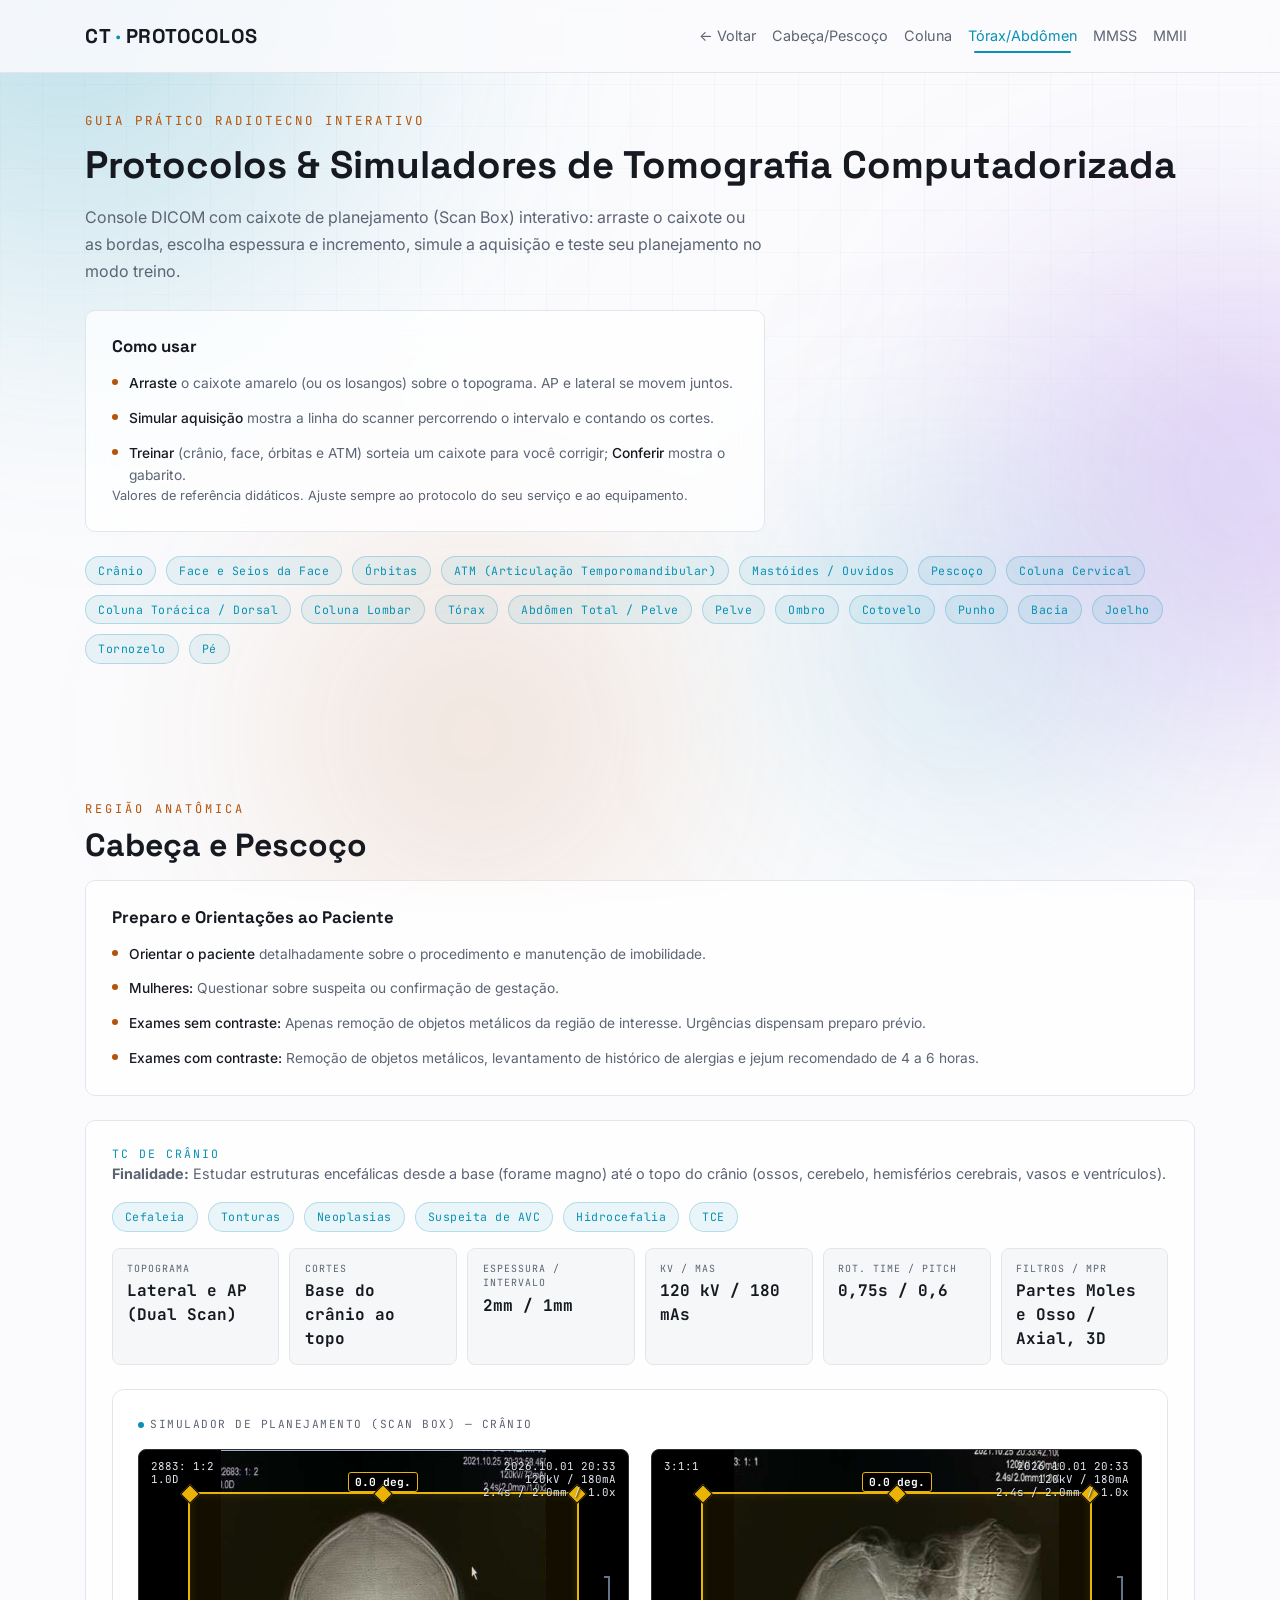
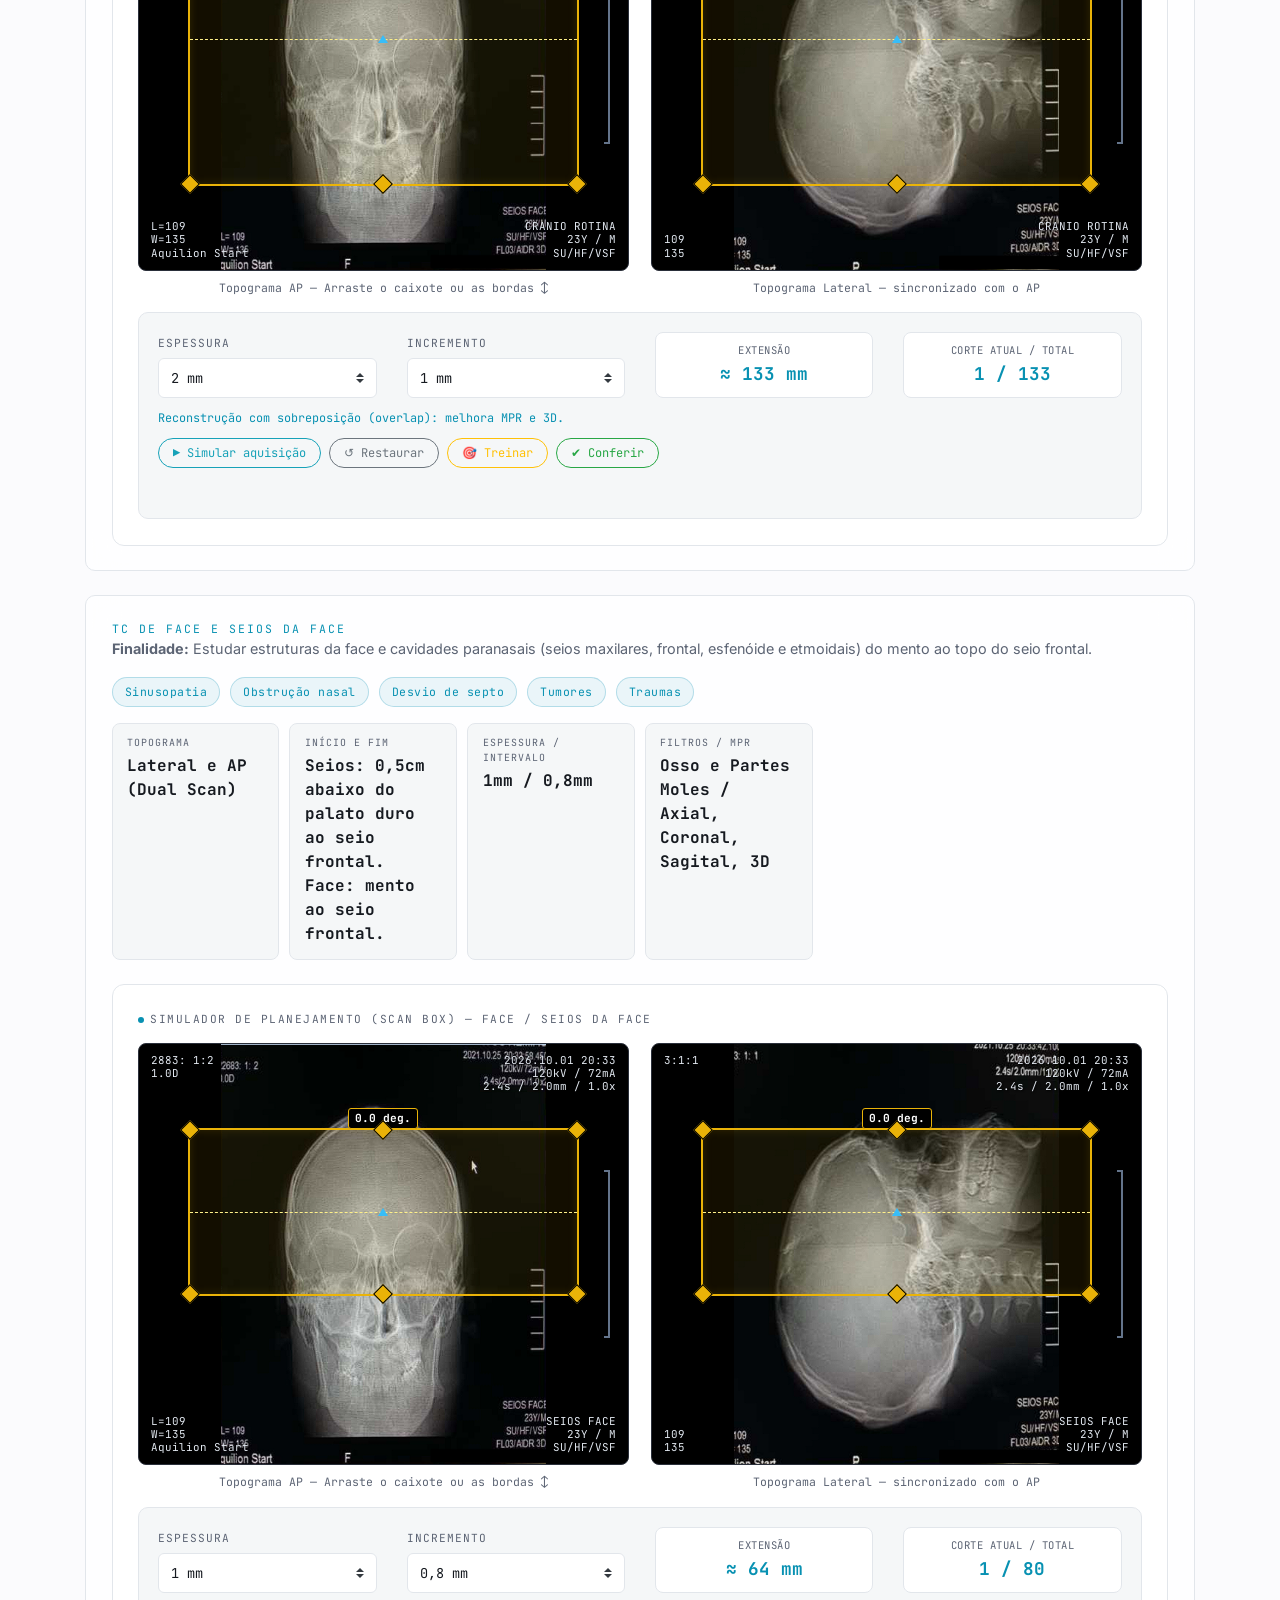
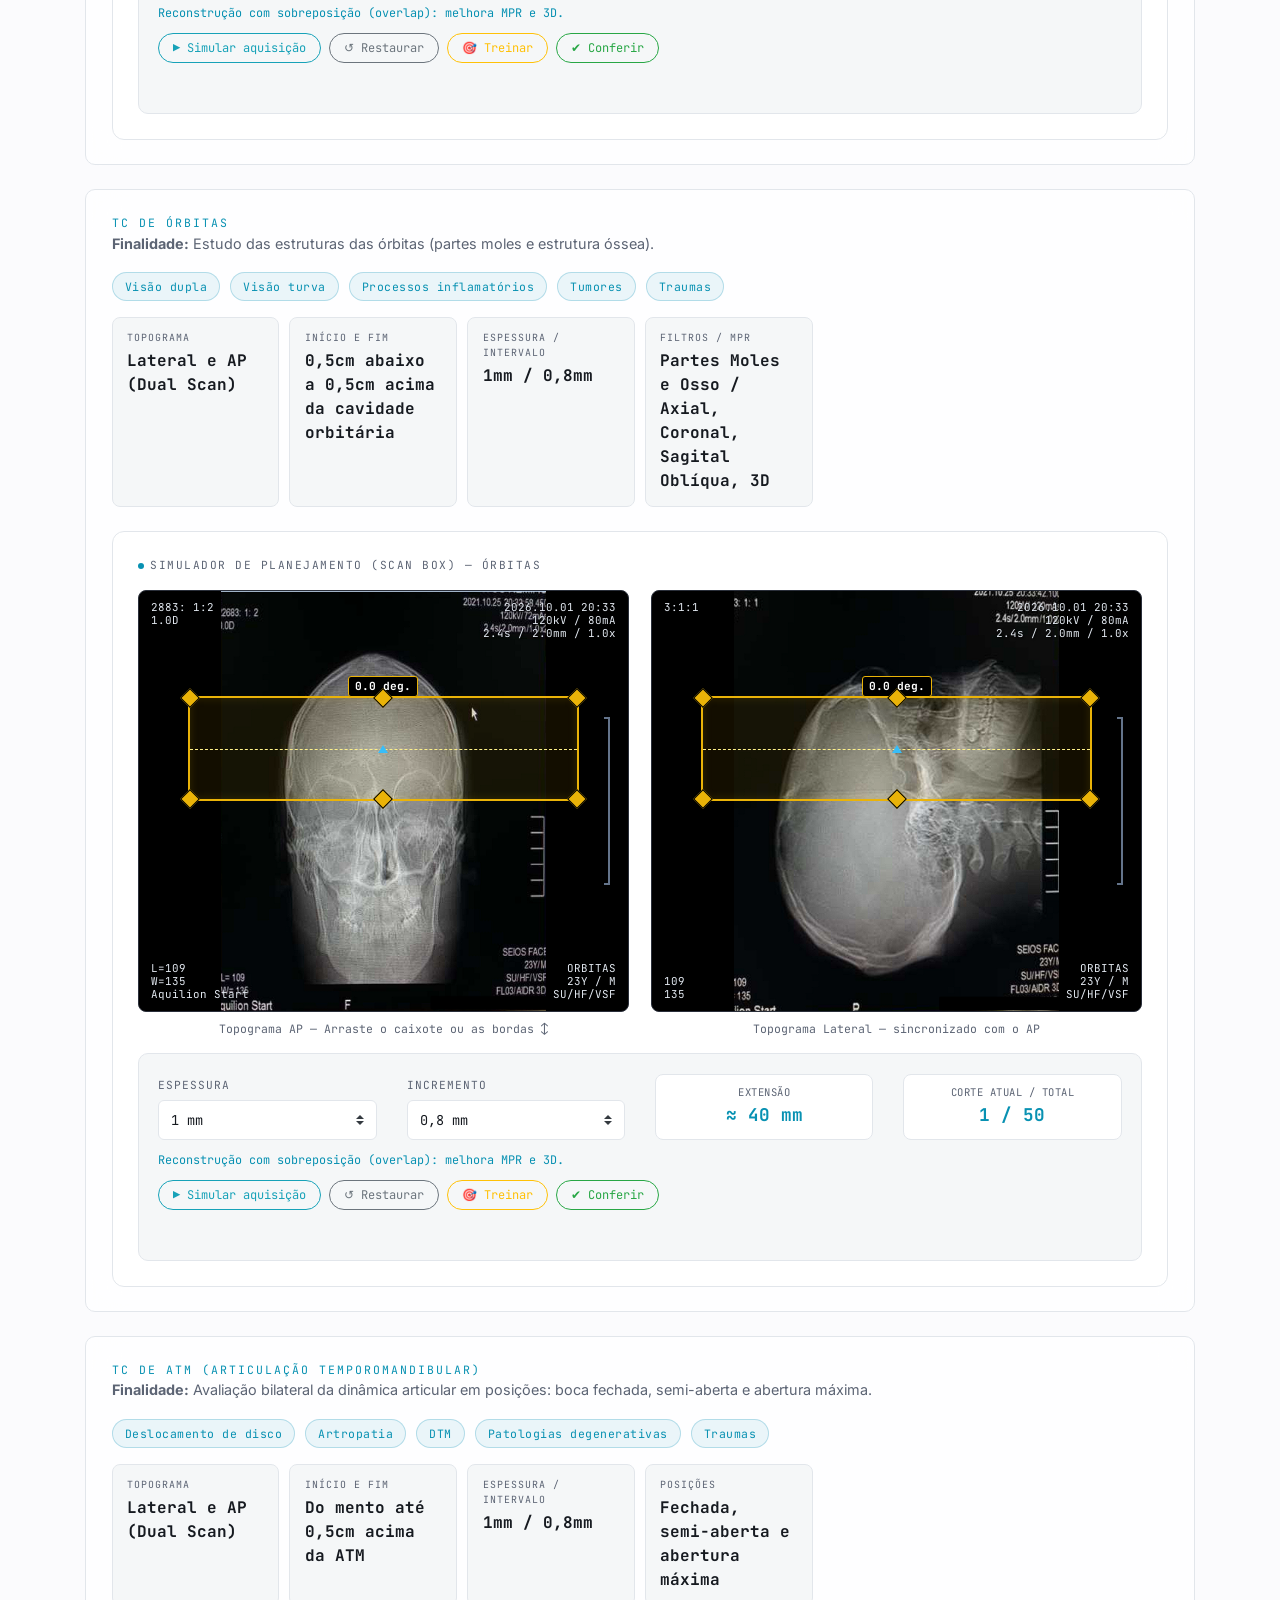
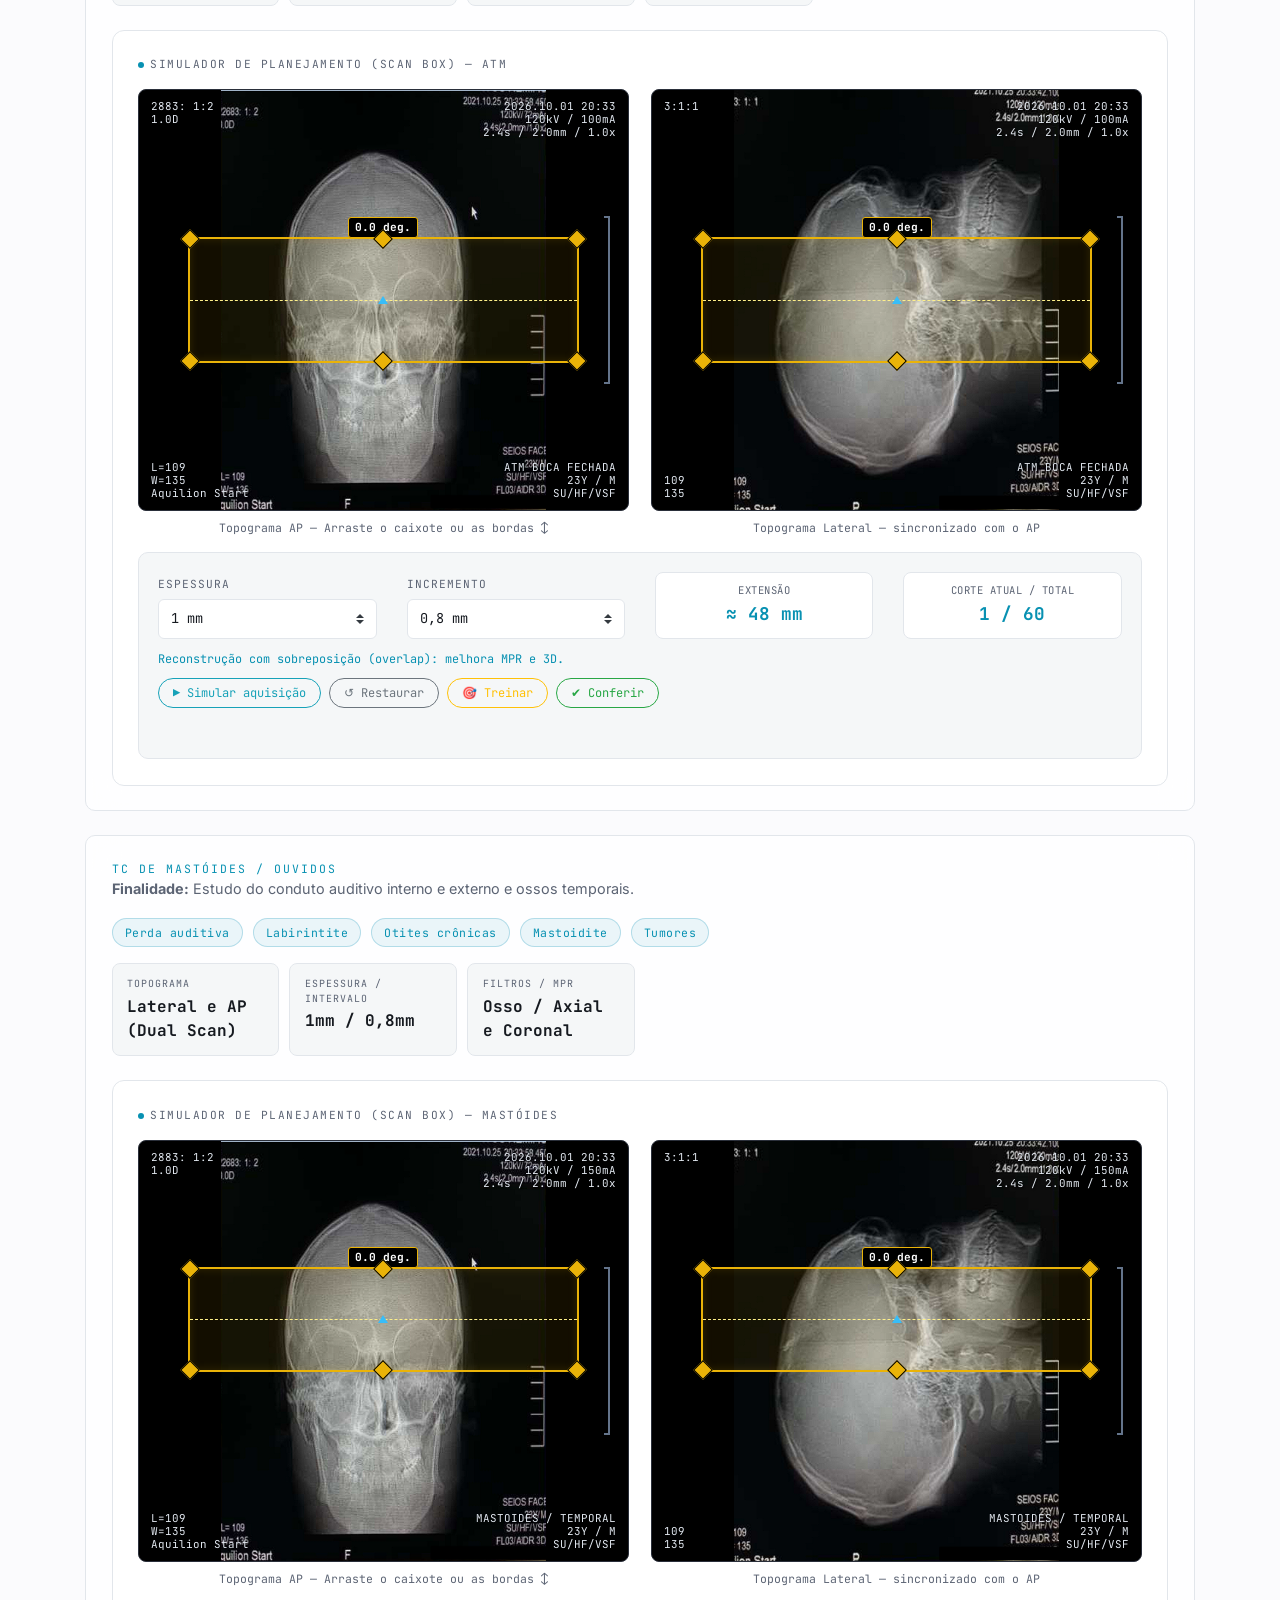
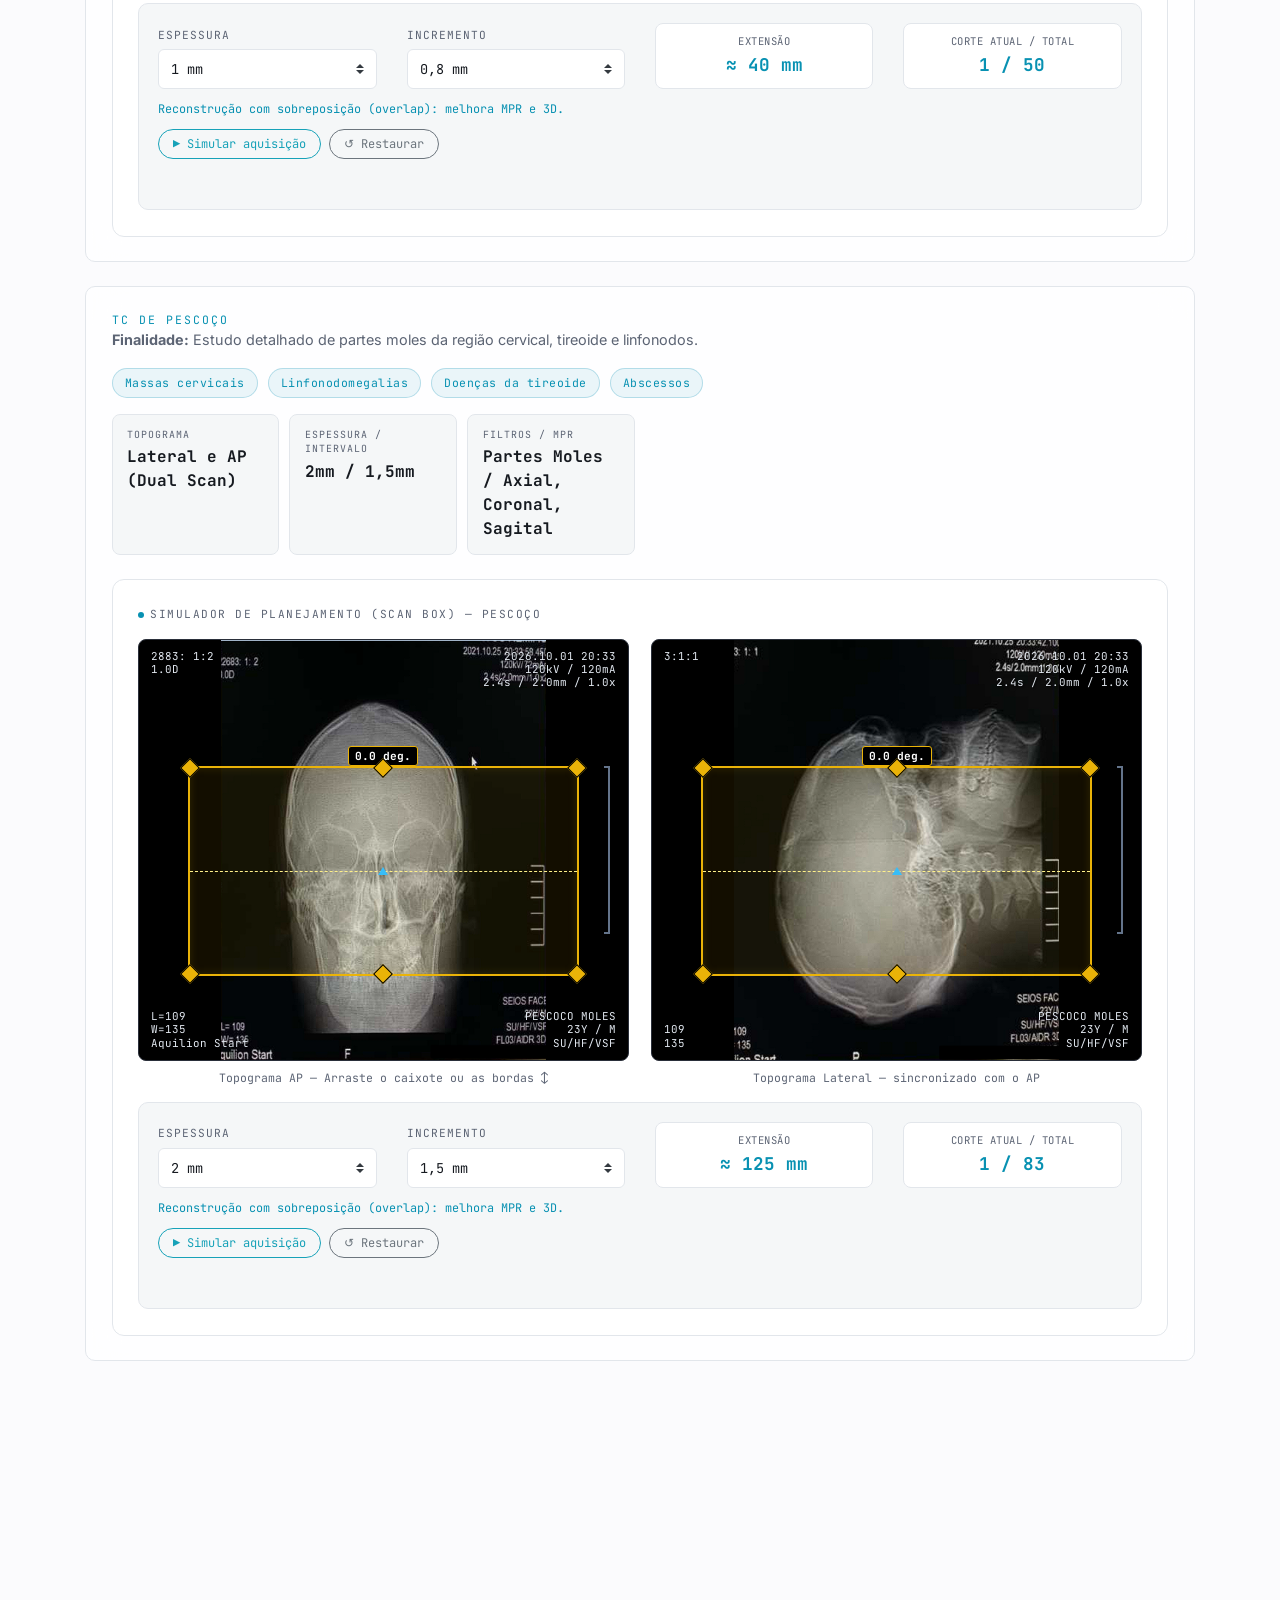
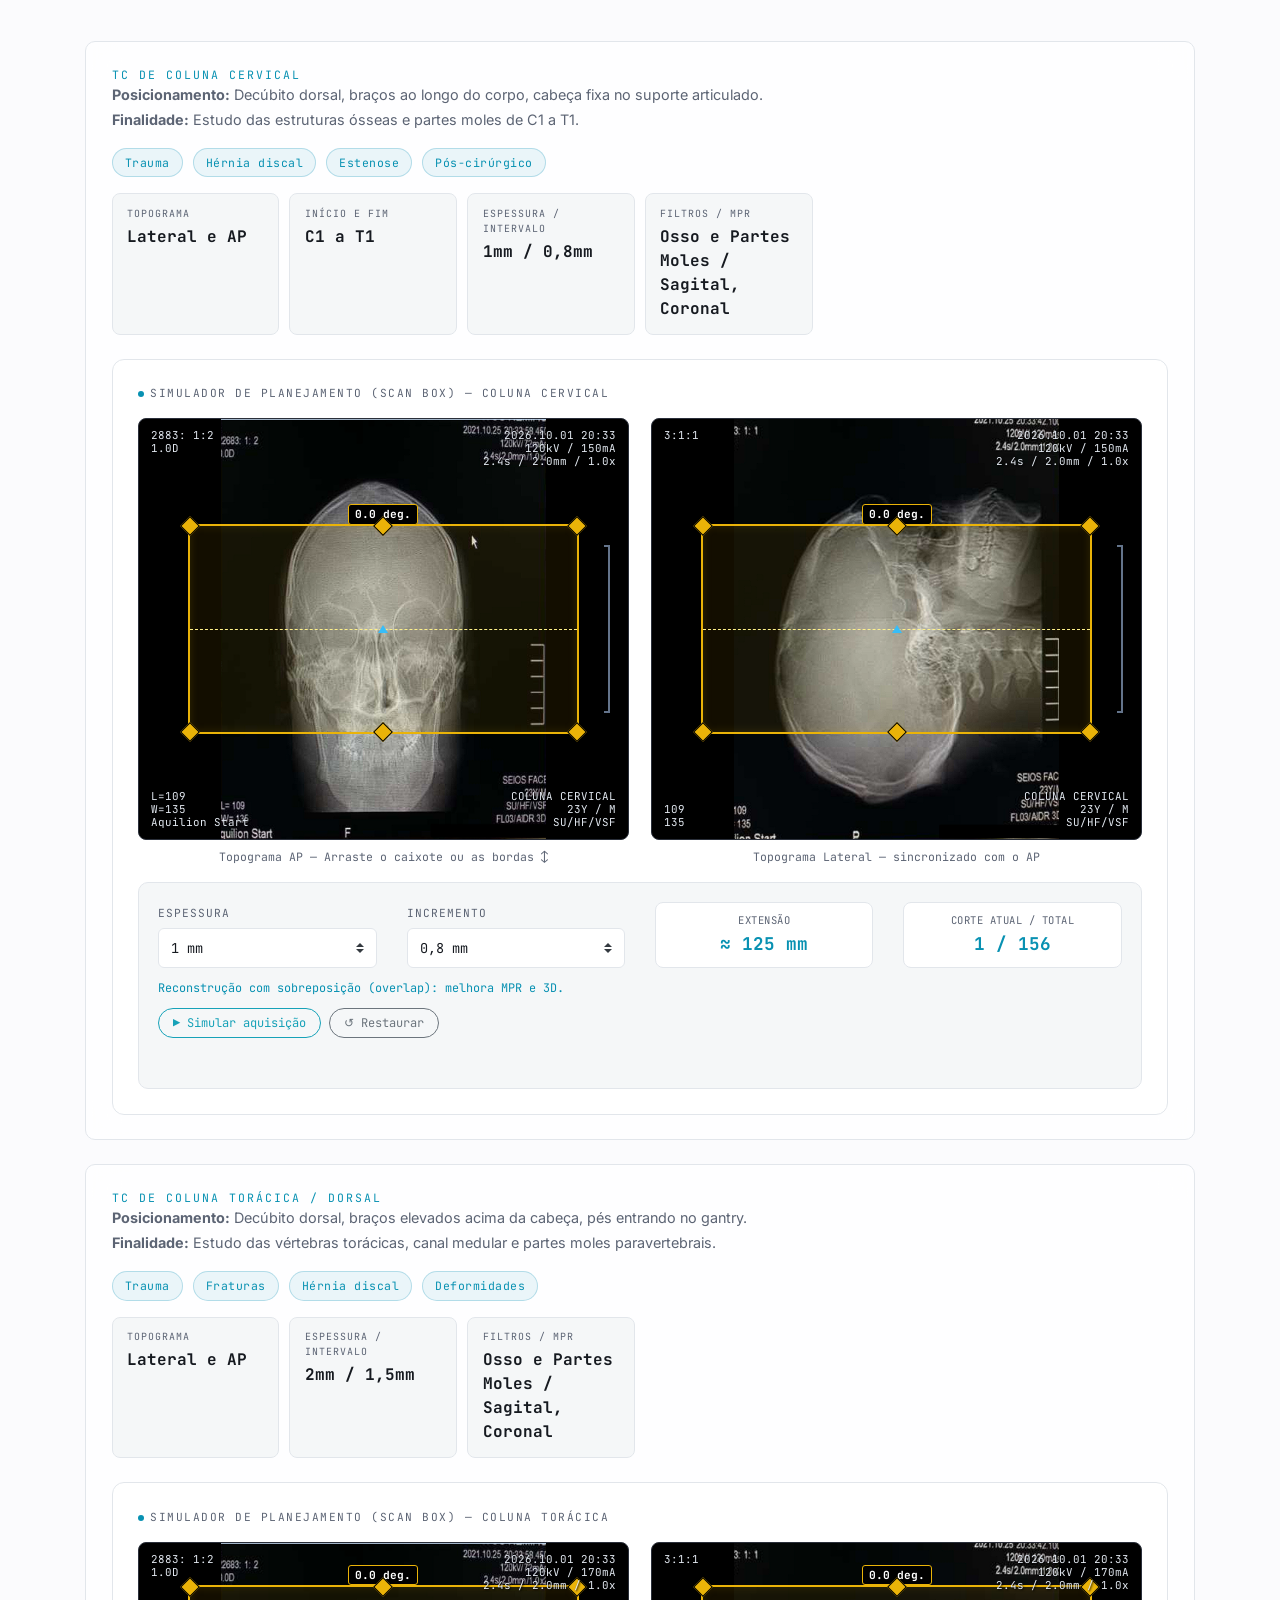
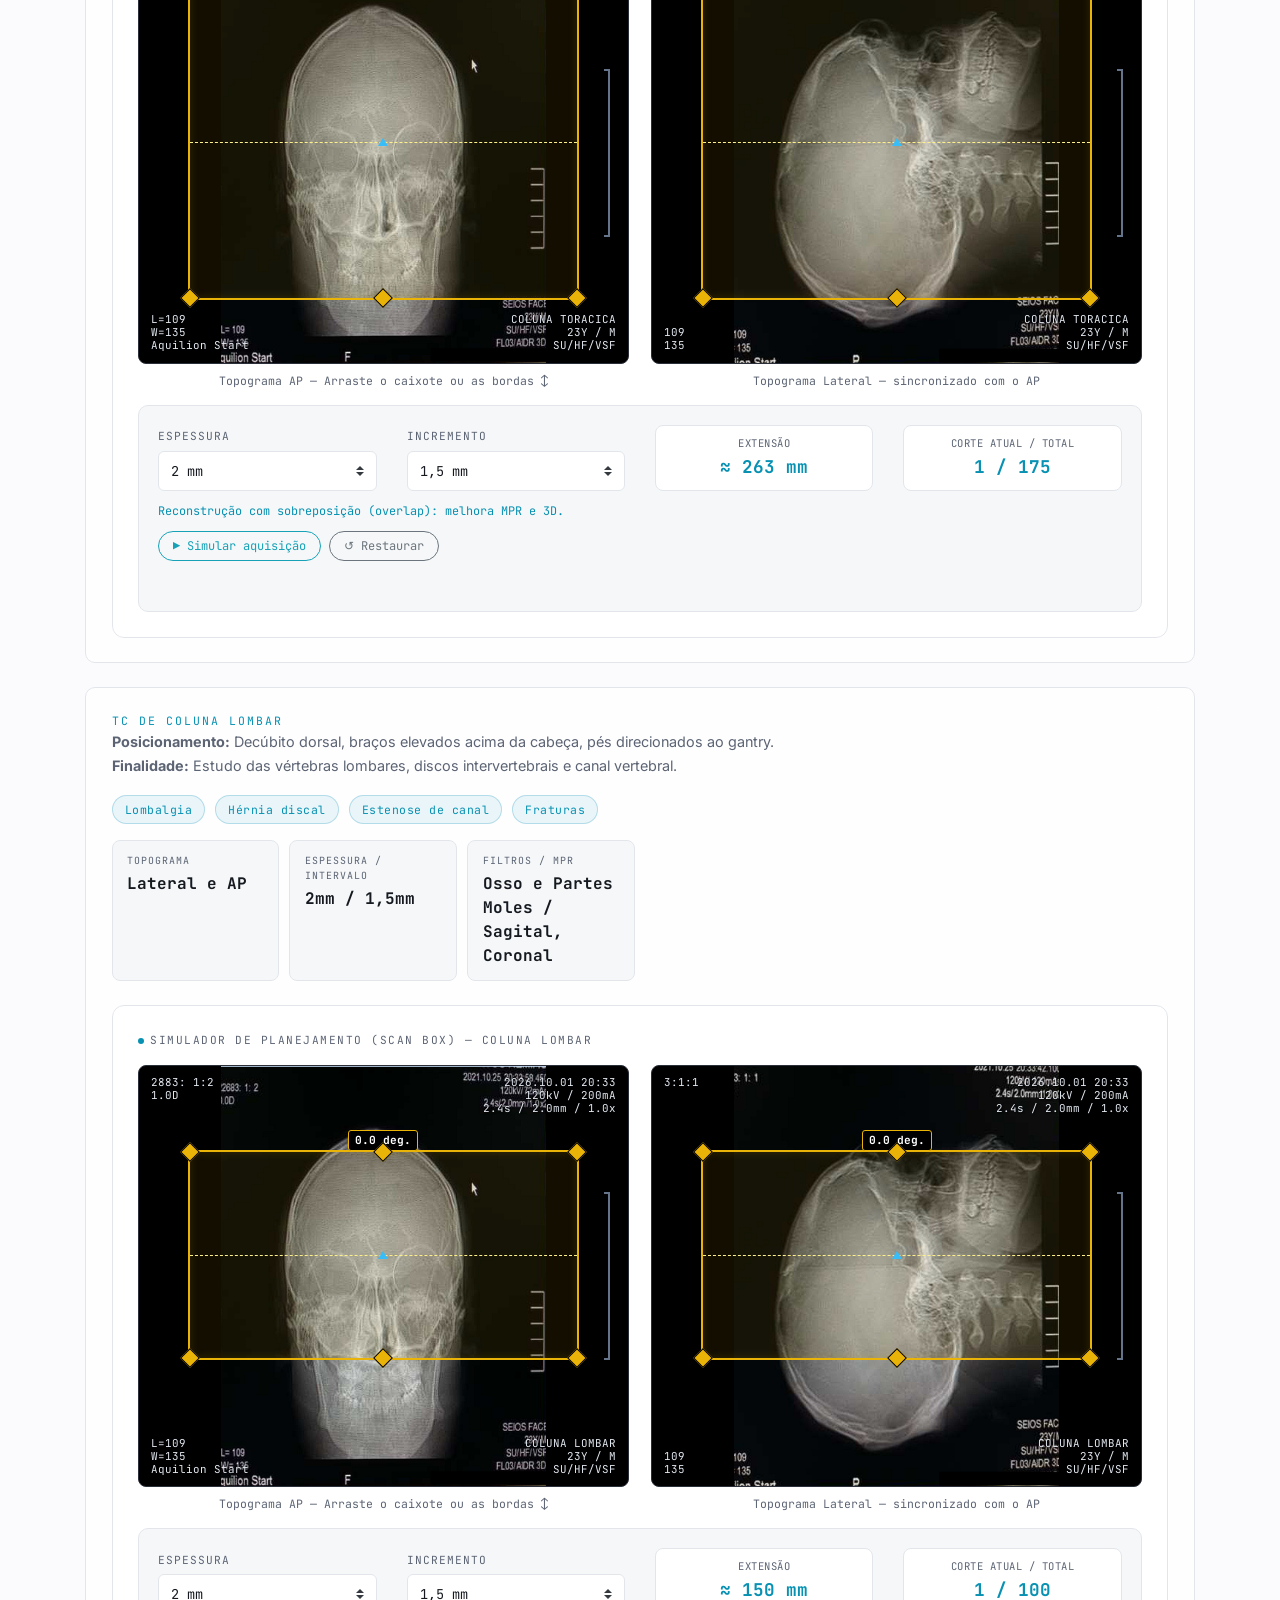
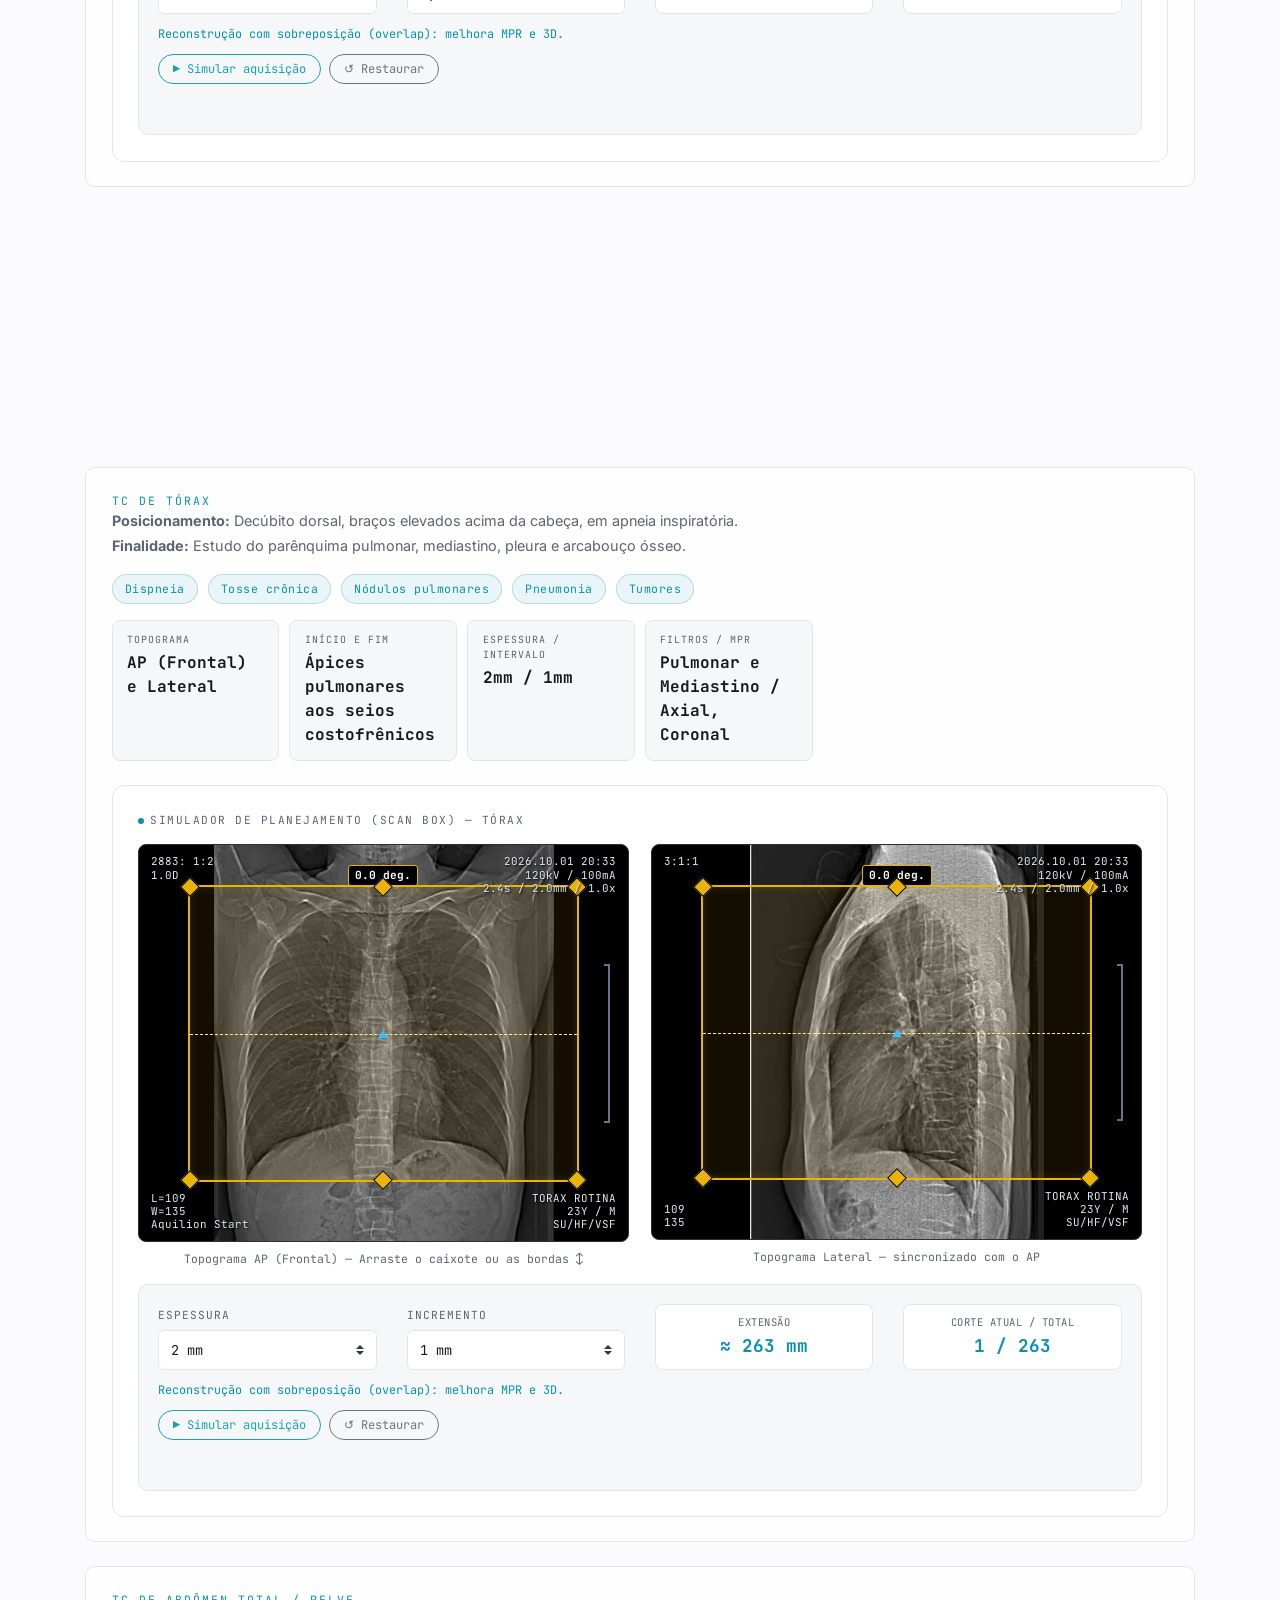
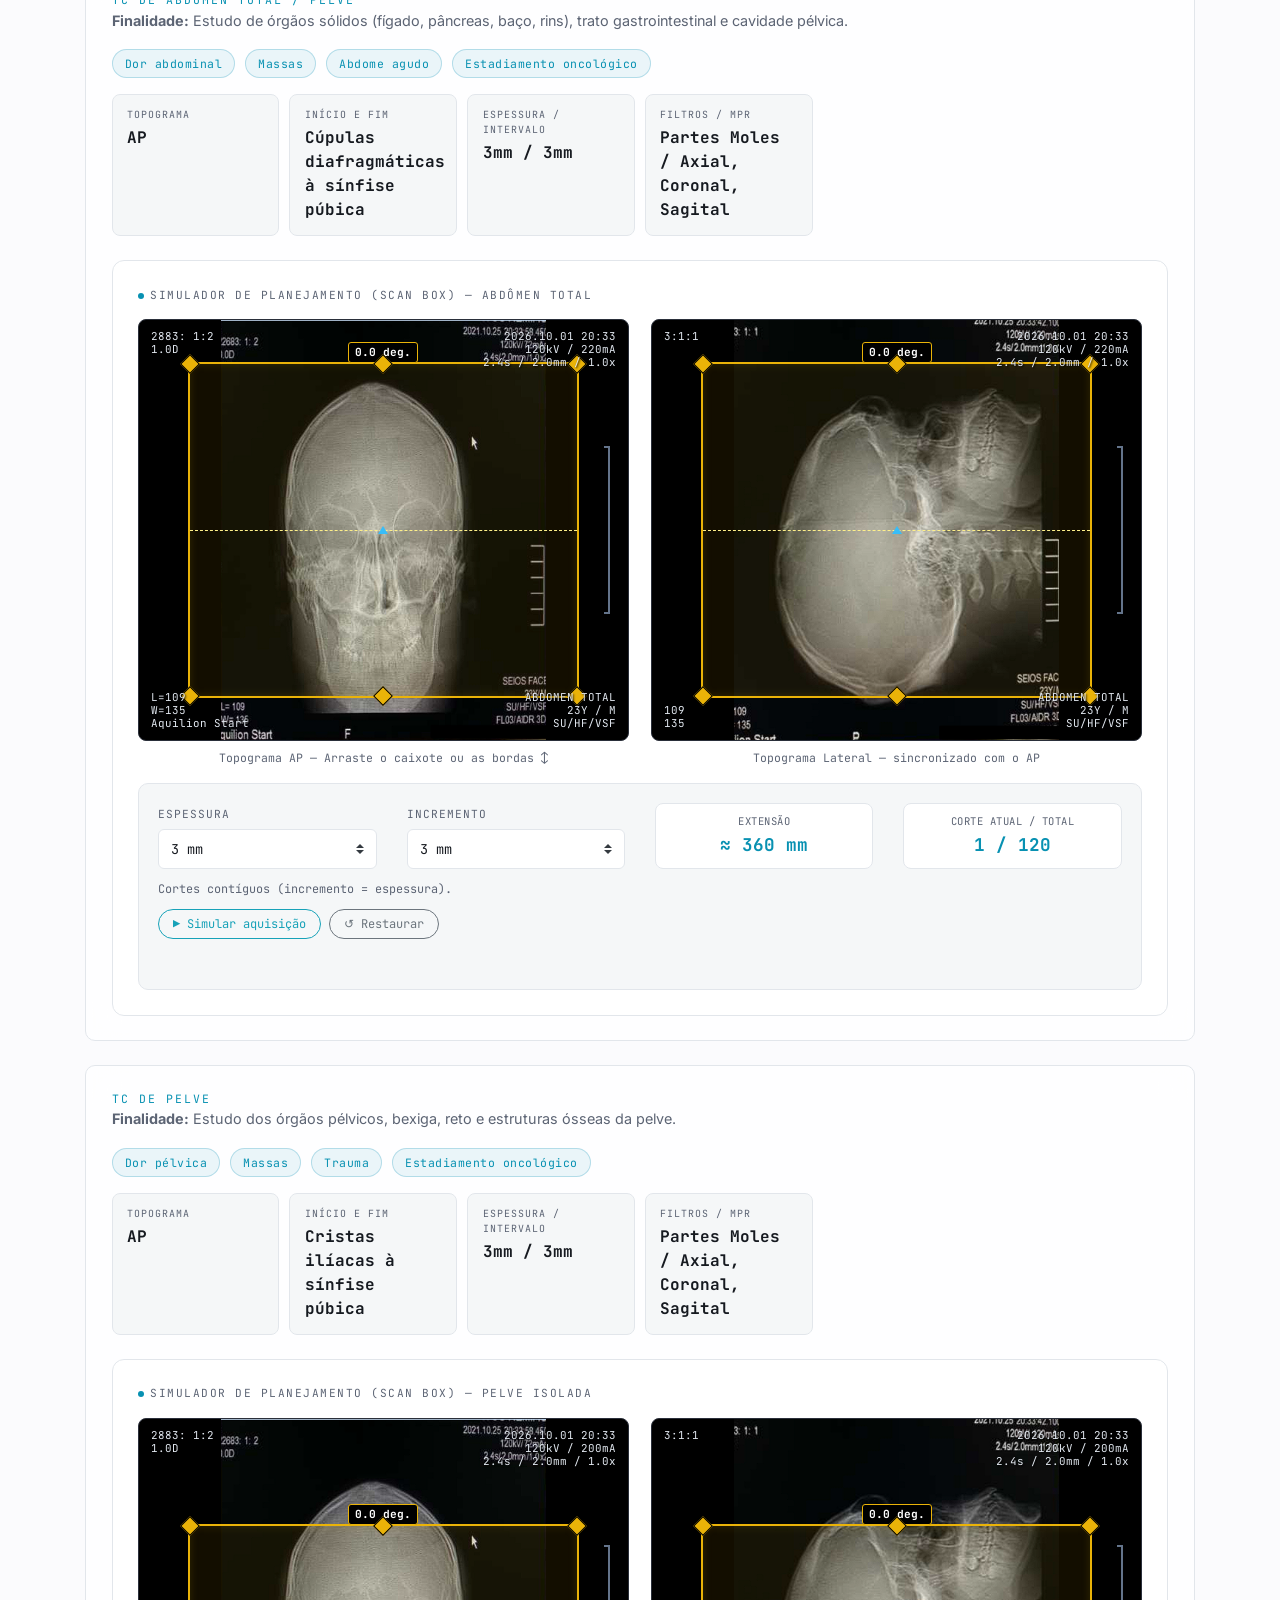
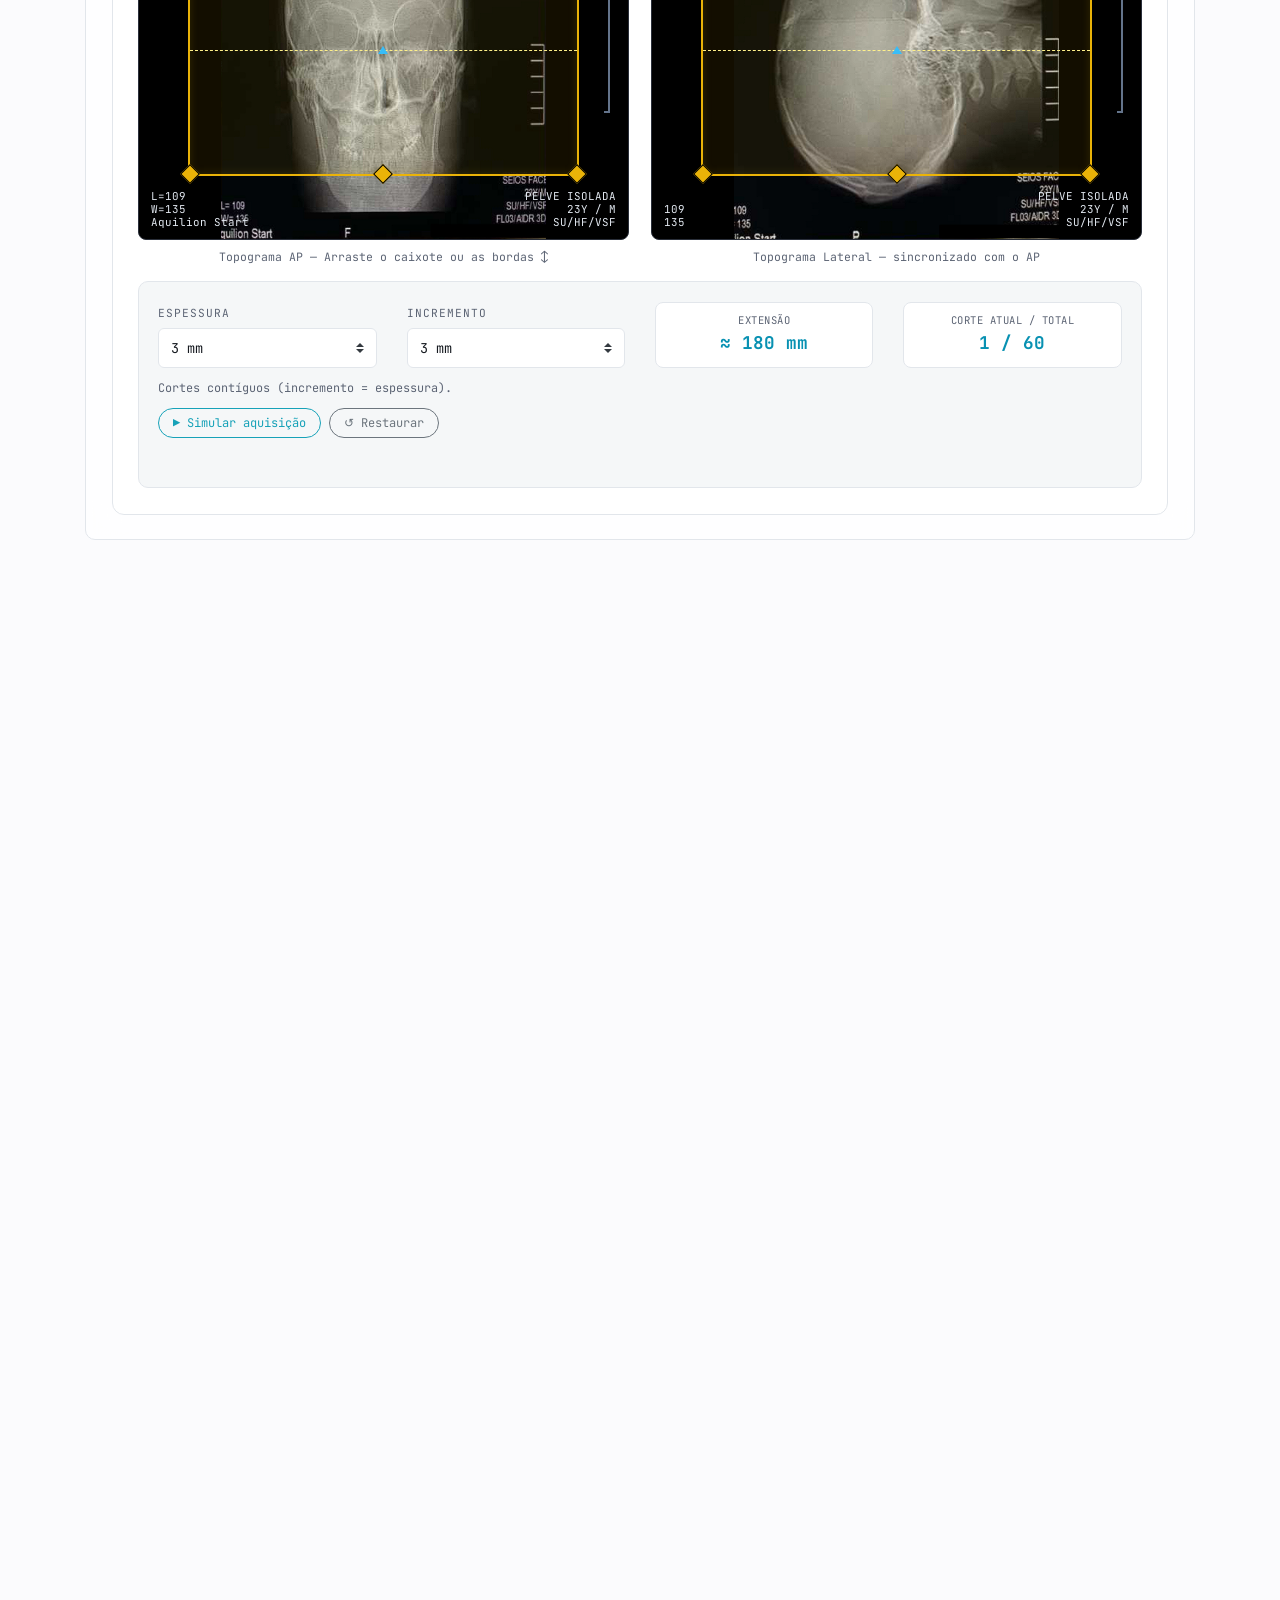
==== commit ce9aea96: "Add mais protocolos de TC" ====
--- a/protocolo.html
+++ b/protocolo.html
@@ -10,7 +10,6 @@
     <link rel="stylesheet" href="https://cdnjs.cloudflare.com/ajax/libs/bootstrap/4.6.2/css/bootstrap.min.css">
 
     <link rel="stylesheet" href="css/style.css">
-
 </head>
 <body>
 
@@ -25,13 +24,17 @@
 <nav class="navbar navbar-expand-md navbar-scan fixed-top py-3">
     <div class="container">
         <a class="navbar-brand" href="index.html">CT<span> · </span>PROTOCOLOS</a>
-        <button class="navbar-toggler" type="button" data-toggle="collapse" data-target="#navMain" style="border-color:#e2e6eb;">
+        <button class="navbar-toggler" type="button" data-toggle="collapse" data-target="#navMain" aria-controls="navMain" aria-expanded="false" aria-label="Abrir menu" style="border-color:#e2e6eb;">
             <span class="navbar-toggler-icon"></span>
         </button>
         <div class="collapse navbar-collapse justify-content-end" id="navMain">
             <ul class="navbar-nav">
                 <li class="nav-item"><a class="nav-link" href="index.html">← Voltar</a></li>
-                <li class="nav-item"><a class="nav-link" href="#cranio">TC de crânio</a></li>
+                <li class="nav-item"><a class="nav-link" href="#cabeca-pescoco">Cabeça/Pescoço</a></li>
+                <li class="nav-item"><a class="nav-link" href="#coluna">Coluna</a></li>
+                <li class="nav-item"><a class="nav-link" href="#torax-abdomen">Tórax/Abdômen</a></li>
+                <li class="nav-item"><a class="nav-link" href="#membros-superiores">MMSS</a></li>
+                <li class="nav-item"><a class="nav-link" href="#membros-inferiores">MMII</a></li>
             </ul>
         </div>
     </div>
@@ -40,133 +43,1027 @@
 <header class="section-pad protocol-hero">
     <div class="container">
         <div class="reveal">
-            <div class="eyebrow" style="font-family:var(--font-mono);color:var(--amber);letter-spacing:3px;font-size:0.78rem;text-transform:uppercase;">Guia de referência prática</div>
-            <h1 style="font-family:var(--font-display);font-weight:700;font-size:2.4rem;margin:0.7rem 0 1rem;">Protocolos de exame</h1>
-            <p class="section-sub" style="max-width:640px;">Parâmetros técnicos, indicações clínicas e diretrizes de posicionamento por região do corpo. Comece pela tomografia de crânio.</p>
+            <div class="eyebrow" style="font-family:var(--font-mono);color:var(--amber);letter-spacing:3px;font-size:0.78rem;text-transform:uppercase;">Guia Prático Radiotecno Interativo</div>
+            <h1 style="font-family:var(--font-display);font-weight:700;font-size:2.4rem;margin:0.7rem 0 1rem;">Protocolos &amp; Simuladores de Tomografia Computadorizada</h1>
+            <p class="section-sub" style="max-width:680px;">Console DICOM com caixote de planejamento (Scan Box) interativo: arraste o caixote ou as bordas, escolha espessura e incremento, simule a aquisição e teste seu planejamento no modo treino.</p>
+
+            <div class="safety-card mt-4" style="max-width:680px;height:auto;">
+                <h4>Como usar</h4>
+                <ul class="safety-list">
+                    <li><b>Arraste</b> o caixote amarelo (ou os losangos) sobre o topograma. AP e lateral se movem juntos.</li>
+                    <li><b>Simular aquisição</b> mostra a linha do scanner percorrendo o intervalo e contando os cortes.</li>
+                    <li><b>Treinar</b> (crânio, face, órbitas e ATM) sorteia um caixote para você corrigir; <b>Conferir</b> mostra o gabarito.</li>
+                </ul>
+                <p class="mb-0" style="font-size:0.8rem;color:var(--text-muted);">Valores de referência didáticos. Ajuste sempre ao protocolo do seu serviço e ao equipamento.</p>
+            </div>
+
+            <div class="indication-chips mt-4" aria-label="Índice rápido de exames">
+                <a class="criteria-chip" style="text-decoration:none;" href="#cranio">Crânio</a><a class="criteria-chip" style="text-decoration:none;" href="#seios-face">Face e Seios da Face</a><a class="criteria-chip" style="text-decoration:none;" href="#orbitas">Órbitas</a><a class="criteria-chip" style="text-decoration:none;" href="#atm">ATM (Articulação Temporomandibular)</a><a class="criteria-chip" style="text-decoration:none;" href="#mastoides">Mastóides / Ouvidos</a><a class="criteria-chip" style="text-decoration:none;" href="#pescoco">Pescoço</a><a class="criteria-chip" style="text-decoration:none;" href="#coluna-cervical">Coluna Cervical</a><a class="criteria-chip" style="text-decoration:none;" href="#coluna-toracica">Coluna Torácica / Dorsal</a><a class="criteria-chip" style="text-decoration:none;" href="#coluna-lombar">Coluna Lombar</a><a class="criteria-chip" style="text-decoration:none;" href="#torax">Tórax</a><a class="criteria-chip" style="text-decoration:none;" href="#abdomen">Abdômen Total / Pelve</a><a class="criteria-chip" style="text-decoration:none;" href="#pelve">Pelve</a><a class="criteria-chip" style="text-decoration:none;" href="#ombro">Ombro</a><a class="criteria-chip" style="text-decoration:none;" href="#cotovelo">Cotovelo</a><a class="criteria-chip" style="text-decoration:none;" href="#punho">Punho</a><a class="criteria-chip" style="text-decoration:none;" href="#bacia">Bacia</a><a class="criteria-chip" style="text-decoration:none;" href="#joelho">Joelho</a><a class="criteria-chip" style="text-decoration:none;" href="#tornozelo">Tornozelo</a><a class="criteria-chip" style="text-decoration:none;" href="#pe">Pé</a>
+            </div>
         </div>
     </div>
 </header>
 
-<section class="section-pad" id="cranio">
+<!-- ==========================================
+     CABEÇA E PESCOÇO
+     ========================================== -->
+<section class="section-pad" id="cabeca-pescoco">
     <div class="container">
         <div class="reveal">
-            <div class="section-eyebrow">Protocolo de exame</div>
-            <h2 class="section-title">TC de crânio</h2>
-        </div>
-
-        <div class="row mt-3">
-            <div class="col-lg-6 mb-4 reveal">
-                <div class="matrix-def-card">
-                    <div class="def-term">Finalidade do exame</div>
-                    <h4>O que o exame avalia</h4>
-                    <p>Estuda todas as estruturas encefálicas, da base — a partir do forame magno — até o topo: ossos do crânio, cerebelo, ambos os hemisférios cerebrais, vasos e ventrículos.</p>
-                </div>
-            </div>
-            <div class="col-lg-6 mb-4 reveal">
-                <div class="matrix-def-card">
-                    <div class="def-term">Indicações</div>
-                    <h4>Quando é solicitado</h4>
-                    <p>Cefaleia, tonturas, neoplasias, suspeita de AVC, hidrocefalias, traumatismo crânio-encefálico (TCE), entre outras.</p>
-                </div>
-            </div>
-        </div>
-
-        <div class="reveal mt-4">
-            <h3 style="font-size:1.2rem;margin-bottom:0.6rem;">Técnicas de aquisição</h3>
-            <div class="matrix-demo-panel">
-                <div class="spec-grid">
-                    <div class="spec-item"><div class="spec-label">Topograma</div><div class="spec-value">Lateral + AP</div></div>
-                    <div class="spec-item"><div class="spec-label">Orientação do corte</div><div class="spec-value">Axial</div></div>
-                    <div class="spec-item"><div class="spec-label">Início dos cortes</div><div class="spec-value">Base do crânio</div></div>
-                    <div class="spec-item"><div class="spec-label">Fim dos cortes</div><div class="spec-value">Topo (vértex)</div></div>
-                    <div class="spec-item"><div class="spec-label">Espessura</div><div class="spec-value">2 mm</div></div>
-                    <div class="spec-item"><div class="spec-label">Intervalo</div><div class="spec-value">1 mm</div></div>
-                    <div class="spec-item"><div class="spec-label">FOV</div><div class="spec-value">Conforme a ROI</div></div>
-                    <div class="spec-item"><div class="spec-label">Rot. time</div><div class="spec-value">0,75 s</div></div>
-                    <div class="spec-item"><div class="spec-label">Pitch</div><div class="spec-value">0,6</div></div>
-                    <div class="spec-item"><div class="spec-label">kV</div><div class="spec-value">120</div></div>
-                    <div class="spec-item"><div class="spec-label">mAs</div><div class="spec-value">180</div></div>
-                    <div class="spec-item"><div class="spec-label">Filtros</div><div class="spec-value">Partes moles / osso</div></div>
-                </div>
-                <p class="voxel-caption" style="text-align:left;margin-top:1.1rem;max-width:100%;">Aquisição em duplo topograma (lateral e AP), varredura axial da base do crânio (forame magno) até o topo, com filtro de osso aplicado quando necessário para complementar a avaliação.</p>
-            </div>
-        </div>
-
-        <div class="reveal mt-4">
-            <h3 style="font-size:1.2rem;margin-bottom:0.6rem;">Planejamento do Scout</h3>
-            <p class="section-sub" style="max-width:760px;">No topograma, marca-se o início e o fim da varredura antes de disparar a aquisição — do forame magno (base) até o vértex (topo). Arraste as linhas coloridas sobre a imagem para ajustar o planejamento e veja a extensão e o número estimado de cortes mudarem em tempo real.</p>
-            <div class="matrix-demo-panel">
-                <div class="gantry-label-row">
-                    <span class="gantry-tag"><span class="dot"></span>Planejamento interativo</span>
-                </div>
-                <div class="scout-real-row">
-                    <div class="scout-real-main">
-                        <div class="scout-image-wrap" id="scoutInteractive">
-                            <img src="img/scout-ap.jpg" alt="Scout AP de crânio para planejamento">
-                            <div class="scout-line line-end" id="lineEnd" style="top:12%;"></div>
-                            <div class="scout-line line-start" id="lineStart" style="top:82%;"></div>
-                            <div class="scout-sweep-real" id="scoutSweep"></div>
-                            <div class="scout-handle handle-end" id="handleEnd" style="top:12%;">FIM · VÉRTEX</div>
-                            <div class="scout-handle handle-start" id="handleStart" style="top:82%;">INÍCIO · FORAME MAGNO</div>
-                        </div>
-                        <div class="scout-drag-hint">Topograma AP — arraste os marcadores ↕</div>
-                    </div>
-                    <div class="scout-real-side">
-                        <div class="scout-image-wrap" id="scoutInteractive2">
-                            <img src="img/scout-lateral.jpg" alt="Scout lateral de crânio para planejamento">
-                            <div class="scout-line line-end" id="lineEnd2" style="top:12%;"></div>
-                            <div class="scout-line line-start" id="lineStart2" style="top:82%;"></div>
-                            <div class="scout-handle handle-end" id="handleEnd2" style="top:12%;">FIM</div>
-                            <div class="scout-handle handle-start" id="handleStart2" style="top:82%;">INÍCIO</div>
-                        </div>
-                        <div class="scout-drag-hint">Topograma lateral — arraste os marcadores ↕</div>
-                    </div>
-                </div>
-                <div class="scout-readout">
-                    <div class="stat-box">
-                        <div class="stat-label">Corte atual</div>
-                        <div class="stat-value"><span id="scoutCurrentSlice">1</span> / <span id="scoutTotalSlices">65</span></div>
-                    </div>
-                    <div class="stat-box">
-                        <div class="stat-label">Extensão planejada</div>
-                        <div class="stat-value" id="scoutRangeMm">≈ 130 mm</div>
-                    </div>
-                    <div class="stat-box">
-                        <div class="stat-label">Espessura</div>
-                        <div class="stat-value">2 mm</div>
-                    </div>
-                </div>
-                <p class="voxel-caption" style="text-align:left;margin-top:1.1rem;max-width:100%;">A linha ciano simula a posição do corte avançando entre os marcadores que você definiu. A extensão em mm é uma estimativa (calibrada pela altura típica do crânio na imagem) — use para entender a relação entre planejamento e número de cortes, não como medida clínica exata.</p>
-            </div>
-        </div>
-
-        <div class="reveal mt-4">
-            <h3 style="font-size:1.2rem;margin-bottom:0.6rem;">Posicionamento do paciente</h3>
-            <div class="row">
-                <div class="col-lg-5 mb-4">
-                    <div class="safety-card">
-                        <h4>Região da cabeça</h4>
-                        <ul class="safety-list">
-                            <li><b>Decúbito dorsal</b>, com os braços ao longo do corpo.</li>
-                            <li>Cabeça para dentro do gantry, <b>firmemente posicionada</b> no suporte de crânio.</li>
-                            <li><b>Linha órbito-meatal (LOM) perpendicular</b> à mesa de tomografia.</li>
-                            <li><b>Centralizar os lasers</b> com o crânio, garantindo o alinhamento correto da imagem.</li>
-                            <li>Protocolo de exame: orientar sobre <b>remoção de objetos metálicos</b> e necessidade de jejum, quando aplicável.</li>
-                        </ul>
-                    </div>
-                </div>
-                <div class="col-lg-7 mb-4">
-                    <div class="protocol-gallery">
-                        <div class="protocol-photo">
-                            <img src="img/posicionamento-cranio-1.jpg" alt="Alinhamento do laser na linha órbito-meatal, vista frontal">
-                            <div class="protocol-photo-caption">Alinhamento do laser com a LOM — vista frontal, marcando o ponto central.</div>
-                        </div>
-                        <div class="protocol-photo">
-                            <img src="img/posicionamento-cranio-2.jpg" alt="Alinhamento do laser na linha órbito-meatal, vista superior">
-                            <div class="protocol-photo-caption">Conferência do alinhamento com o gantry antes do início da varredura.</div>
-                        </div>
-                    </div>
-                </div>
+            <div class="section-eyebrow">Região Anatômica</div>
+            <h2 class="section-title">Cabeça e Pescoço</h2>
+        </div>
+
+        <div class="safety-card mb-4 reveal">
+            <h4>Preparo e Orientações ao Paciente</h4>
+            <ul class="safety-list">
+                <li><b>Orientar o paciente</b> detalhadamente sobre o procedimento e manutenção de imobilidade.</li>
+                <li><b>Mulheres:</b> Questionar sobre suspeita ou confirmação de gestação.</li>
+                <li><b>Exames sem contraste:</b> Apenas remoção de objetos metálicos da região de interesse. Urgências dispensam preparo prévio.</li>
+                <li><b>Exames com contraste:</b> Remoção de objetos metálicos, levantamento de histórico de alergias e jejum recomendado de 4 a 6 horas.</li>
+            </ul>
+        </div>
+
+        <!-- TC DE CRÂNIO -->
+        <div class="matrix-def-card mb-4 reveal" id="cranio">
+            <div class="def-term">TC de Crânio</div>
+            <p><b>Finalidade:</b> Estudar estruturas encefálicas desde a base (forame magno) até o topo do crânio (ossos, cerebelo, hemisférios cerebrais, vasos e ventrículos).</p>
+            <div class="indication-chips"><span class="criteria-chip">Cefaleia</span><span class="criteria-chip">Tonturas</span><span class="criteria-chip">Neoplasias</span><span class="criteria-chip">Suspeita de AVC</span><span class="criteria-chip">Hidrocefalia</span><span class="criteria-chip">TCE</span></div>
+            <div class="spec-grid mt-3"><div class="spec-item"><div class="spec-label">Topograma</div><div class="spec-value">Lateral e AP (Dual Scan)</div></div><div class="spec-item"><div class="spec-label">Cortes</div><div class="spec-value">Base do crânio ao topo</div></div><div class="spec-item"><div class="spec-label">Espessura / Intervalo</div><div class="spec-value">2mm / 1mm</div></div><div class="spec-item"><div class="spec-label">kV / mAs</div><div class="spec-value">120 kV / 180 mAs</div></div><div class="spec-item"><div class="spec-label">Rot. Time / Pitch</div><div class="spec-value">0,75s / 0,6</div></div><div class="spec-item"><div class="spec-label">Filtros / MPR</div><div class="spec-value">Partes Moles e Osso / Axial, 3D</div></div></div>
+
+            <div class="matrix-demo-panel mt-4">
+                <div class="gantry-label-row">
+                    <span class="gantry-tag"><span class="dot"></span>SIMULADOR DE PLANEJAMENTO (SCAN BOX) — CRÂNIO</span>
+                </div>
+                <div class="scout-real-row">
+                    <div class="scout-real-main">
+                        <div class="scout-image-wrap" id="scout-cranio-ap">
+                            <img src="img/scout-ap.jpg" alt="Scout AP TC de Crânio">
+                            <div class="dicom-overlay-tl">2883: 1:2<br>1.0D</div>
+                            <div class="dicom-overlay-tr">2026.10.01 20:33<br>120kV / 180mA<br>2.4s / 2.0mm / 1.0x</div>
+                            <div class="dicom-overlay-bl">L=109<br>W=135<br>Aquilion Start</div>
+                            <div class="dicom-overlay-br">CRANIO ROTINA<br>23Y / M<br>SU/HF/VSF</div>
+                            <div class="dicom-ruler"></div>
+                            <div class="scout-box-overlay">
+                                <div class="scout-angle-indicator">0.0 deg.</div>
+                                <div class="scout-center-line"></div>
+                                <div class="scout-diamond-marker tl"></div><div class="scout-diamond-marker tm"></div><div class="scout-diamond-marker tr"></div><div class="scout-diamond-marker bl"></div><div class="scout-diamond-marker bm"></div><div class="scout-diamond-marker br"></div>
+                            </div>
+                        </div>
+                        <div class="scout-drag-hint">Topograma AP — Arraste o caixote ou as bordas ↕</div>
+                    </div>
+                    <div class="scout-real-side">
+                        <div class="scout-image-wrap" id="scout-cranio-lat">
+                            <img src="img/scout-lateral.jpg" alt="Scout Lateral TC de Crânio">
+                            <div class="dicom-overlay-tl">3:1:1</div>
+                            <div class="dicom-overlay-tr">2026.10.01 20:33<br>120kV / 180mA<br>2.4s / 2.0mm / 1.0x</div>
+                            <div class="dicom-overlay-bl">109<br>135</div>
+                            <div class="dicom-overlay-br">CRANIO ROTINA<br>23Y / M<br>SU/HF/VSF</div>
+                            <div class="dicom-ruler"></div>
+                            <div class="scout-box-overlay">
+                                <div class="scout-angle-indicator">0.0 deg.</div>
+                                <div class="scout-center-line"></div>
+                                <div class="scout-diamond-marker tl"></div><div class="scout-diamond-marker tm"></div><div class="scout-diamond-marker tr"></div><div class="scout-diamond-marker bl"></div><div class="scout-diamond-marker bm"></div><div class="scout-diamond-marker br"></div>
+                            </div>
+                        </div>
+                        <div class="scout-drag-hint">Topograma Lateral — sincronizado com o AP</div>
+                    </div>
+                </div>
+                <!-- painel de controles, simulação e treino são gerados pelo protocolo.js -->
+            </div>
+        </div>
+
+        <!-- TC DE FACE E SEIOS DA FACE -->
+        <div class="matrix-def-card mb-4 reveal" id="seios-face">
+            <div class="def-term">TC de Face e Seios da Face</div>
+            <p><b>Finalidade:</b> Estudar estruturas da face e cavidades paranasais (seios maxilares, frontal, esfenóide e etmoidais) do mento ao topo do seio frontal.</p>
+            <div class="indication-chips"><span class="criteria-chip">Sinusopatia</span><span class="criteria-chip">Obstrução nasal</span><span class="criteria-chip">Desvio de septo</span><span class="criteria-chip">Tumores</span><span class="criteria-chip">Traumas</span></div>
+            <div class="spec-grid mt-3"><div class="spec-item"><div class="spec-label">Topograma</div><div class="spec-value">Lateral e AP (Dual Scan)</div></div><div class="spec-item"><div class="spec-label">Início e Fim</div><div class="spec-value">Seios: 0,5cm abaixo do palato duro ao seio frontal. Face: mento ao seio frontal.</div></div><div class="spec-item"><div class="spec-label">Espessura / Intervalo</div><div class="spec-value">1mm / 0,8mm</div></div><div class="spec-item"><div class="spec-label">Filtros / MPR</div><div class="spec-value">Osso e Partes Moles / Axial, Coronal, Sagital, 3D</div></div></div>
+
+            <div class="matrix-demo-panel mt-4">
+                <div class="gantry-label-row">
+                    <span class="gantry-tag"><span class="dot"></span>SIMULADOR DE PLANEJAMENTO (SCAN BOX) — FACE / SEIOS DA FACE</span>
+                </div>
+                <div class="scout-real-row">
+                    <div class="scout-real-main">
+                        <div class="scout-image-wrap" id="scout-seios-face-ap">
+                            <img src="img/scout-ap.jpg" alt="Scout AP TC de Face e Seios da Face">
+                            <div class="dicom-overlay-tl">2883: 1:2<br>1.0D</div>
+                            <div class="dicom-overlay-tr">2026.10.01 20:33<br>120kV / 72mA<br>2.4s / 2.0mm / 1.0x</div>
+                            <div class="dicom-overlay-bl">L=109<br>W=135<br>Aquilion Start</div>
+                            <div class="dicom-overlay-br">SEIOS FACE<br>23Y / M<br>SU/HF/VSF</div>
+                            <div class="dicom-ruler"></div>
+                            <div class="scout-box-overlay">
+                                <div class="scout-angle-indicator">0.0 deg.</div>
+                                <div class="scout-center-line"></div>
+                                <div class="scout-diamond-marker tl"></div><div class="scout-diamond-marker tm"></div><div class="scout-diamond-marker tr"></div><div class="scout-diamond-marker bl"></div><div class="scout-diamond-marker bm"></div><div class="scout-diamond-marker br"></div>
+                            </div>
+                        </div>
+                        <div class="scout-drag-hint">Topograma AP — Arraste o caixote ou as bordas ↕</div>
+                    </div>
+                    <div class="scout-real-side">
+                        <div class="scout-image-wrap" id="scout-seios-face-lat">
+                            <img src="img/scout-lateral.jpg" alt="Scout Lateral TC de Face e Seios da Face">
+                            <div class="dicom-overlay-tl">3:1:1</div>
+                            <div class="dicom-overlay-tr">2026.10.01 20:33<br>120kV / 72mA<br>2.4s / 2.0mm / 1.0x</div>
+                            <div class="dicom-overlay-bl">109<br>135</div>
+                            <div class="dicom-overlay-br">SEIOS FACE<br>23Y / M<br>SU/HF/VSF</div>
+                            <div class="dicom-ruler"></div>
+                            <div class="scout-box-overlay">
+                                <div class="scout-angle-indicator">0.0 deg.</div>
+                                <div class="scout-center-line"></div>
+                                <div class="scout-diamond-marker tl"></div><div class="scout-diamond-marker tm"></div><div class="scout-diamond-marker tr"></div><div class="scout-diamond-marker bl"></div><div class="scout-diamond-marker bm"></div><div class="scout-diamond-marker br"></div>
+                            </div>
+                        </div>
+                        <div class="scout-drag-hint">Topograma Lateral — sincronizado com o AP</div>
+                    </div>
+                </div>
+                <!-- painel de controles, simulação e treino são gerados pelo protocolo.js -->
+            </div>
+        </div>
+
+        <!-- TC DE ÓRBITAS -->
+        <div class="matrix-def-card mb-4 reveal" id="orbitas">
+            <div class="def-term">TC de Órbitas</div>
+            <p><b>Finalidade:</b> Estudo das estruturas das órbitas (partes moles e estrutura óssea).</p>
+            <div class="indication-chips"><span class="criteria-chip">Visão dupla</span><span class="criteria-chip">Visão turva</span><span class="criteria-chip">Processos inflamatórios</span><span class="criteria-chip">Tumores</span><span class="criteria-chip">Traumas</span></div>
+            <div class="spec-grid mt-3"><div class="spec-item"><div class="spec-label">Topograma</div><div class="spec-value">Lateral e AP (Dual Scan)</div></div><div class="spec-item"><div class="spec-label">Início e Fim</div><div class="spec-value">0,5cm abaixo a 0,5cm acima da cavidade orbitária</div></div><div class="spec-item"><div class="spec-label">Espessura / Intervalo</div><div class="spec-value">1mm / 0,8mm</div></div><div class="spec-item"><div class="spec-label">Filtros / MPR</div><div class="spec-value">Partes Moles e Osso / Axial, Coronal, Sagital Oblíqua, 3D</div></div></div>
+
+            <div class="matrix-demo-panel mt-4">
+                <div class="gantry-label-row">
+                    <span class="gantry-tag"><span class="dot"></span>SIMULADOR DE PLANEJAMENTO (SCAN BOX) — ÓRBITAS</span>
+                </div>
+                <div class="scout-real-row">
+                    <div class="scout-real-main">
+                        <div class="scout-image-wrap" id="scout-orbitas-ap">
+                            <img src="img/scout-ap.jpg" alt="Scout AP TC de Órbitas">
+                            <div class="dicom-overlay-tl">2883: 1:2<br>1.0D</div>
+                            <div class="dicom-overlay-tr">2026.10.01 20:33<br>120kV / 80mA<br>2.4s / 2.0mm / 1.0x</div>
+                            <div class="dicom-overlay-bl">L=109<br>W=135<br>Aquilion Start</div>
+                            <div class="dicom-overlay-br">ORBITAS<br>23Y / M<br>SU/HF/VSF</div>
+                            <div class="dicom-ruler"></div>
+                            <div class="scout-box-overlay">
+                                <div class="scout-angle-indicator">0.0 deg.</div>
+                                <div class="scout-center-line"></div>
+                                <div class="scout-diamond-marker tl"></div><div class="scout-diamond-marker tm"></div><div class="scout-diamond-marker tr"></div><div class="scout-diamond-marker bl"></div><div class="scout-diamond-marker bm"></div><div class="scout-diamond-marker br"></div>
+                            </div>
+                        </div>
+                        <div class="scout-drag-hint">Topograma AP — Arraste o caixote ou as bordas ↕</div>
+                    </div>
+                    <div class="scout-real-side">
+                        <div class="scout-image-wrap" id="scout-orbitas-lat">
+                            <img src="img/scout-lateral.jpg" alt="Scout Lateral TC de Órbitas">
+                            <div class="dicom-overlay-tl">3:1:1</div>
+                            <div class="dicom-overlay-tr">2026.10.01 20:33<br>120kV / 80mA<br>2.4s / 2.0mm / 1.0x</div>
+                            <div class="dicom-overlay-bl">109<br>135</div>
+                            <div class="dicom-overlay-br">ORBITAS<br>23Y / M<br>SU/HF/VSF</div>
+                            <div class="dicom-ruler"></div>
+                            <div class="scout-box-overlay">
+                                <div class="scout-angle-indicator">0.0 deg.</div>
+                                <div class="scout-center-line"></div>
+                                <div class="scout-diamond-marker tl"></div><div class="scout-diamond-marker tm"></div><div class="scout-diamond-marker tr"></div><div class="scout-diamond-marker bl"></div><div class="scout-diamond-marker bm"></div><div class="scout-diamond-marker br"></div>
+                            </div>
+                        </div>
+                        <div class="scout-drag-hint">Topograma Lateral — sincronizado com o AP</div>
+                    </div>
+                </div>
+                <!-- painel de controles, simulação e treino são gerados pelo protocolo.js -->
+            </div>
+        </div>
+
+        <!-- TC DE ATM (ARTICULAÇÃO TEMPOROMANDIBULAR) -->
+        <div class="matrix-def-card mb-4 reveal" id="atm">
+            <div class="def-term">TC de ATM (Articulação Temporomandibular)</div>
+            <p><b>Finalidade:</b> Avaliação bilateral da dinâmica articular em posições: boca fechada, semi-aberta e abertura máxima.</p>
+            <div class="indication-chips"><span class="criteria-chip">Deslocamento de disco</span><span class="criteria-chip">Artropatia</span><span class="criteria-chip">DTM</span><span class="criteria-chip">Patologias degenerativas</span><span class="criteria-chip">Traumas</span></div>
+            <div class="spec-grid mt-3"><div class="spec-item"><div class="spec-label">Topograma</div><div class="spec-value">Lateral e AP (Dual Scan)</div></div><div class="spec-item"><div class="spec-label">Início e Fim</div><div class="spec-value">Do mento até 0,5cm acima da ATM</div></div><div class="spec-item"><div class="spec-label">Espessura / Intervalo</div><div class="spec-value">1mm / 0,8mm</div></div><div class="spec-item"><div class="spec-label">Posições</div><div class="spec-value">Fechada, semi-aberta e abertura máxima</div></div></div>
+
+            <div class="matrix-demo-panel mt-4">
+                <div class="gantry-label-row">
+                    <span class="gantry-tag"><span class="dot"></span>SIMULADOR DE PLANEJAMENTO (SCAN BOX) — ATM</span>
+                </div>
+                <div class="scout-real-row">
+                    <div class="scout-real-main">
+                        <div class="scout-image-wrap" id="scout-atm-ap">
+                            <img src="img/scout-ap.jpg" alt="Scout AP TC de ATM (Articulação Temporomandibular)">
+                            <div class="dicom-overlay-tl">2883: 1:2<br>1.0D</div>
+                            <div class="dicom-overlay-tr">2026.10.01 20:33<br>120kV / 100mA<br>2.4s / 2.0mm / 1.0x</div>
+                            <div class="dicom-overlay-bl">L=109<br>W=135<br>Aquilion Start</div>
+                            <div class="dicom-overlay-br">ATM BOCA FECHADA<br>23Y / M<br>SU/HF/VSF</div>
+                            <div class="dicom-ruler"></div>
+                            <div class="scout-box-overlay">
+                                <div class="scout-angle-indicator">0.0 deg.</div>
+                                <div class="scout-center-line"></div>
+                                <div class="scout-diamond-marker tl"></div><div class="scout-diamond-marker tm"></div><div class="scout-diamond-marker tr"></div><div class="scout-diamond-marker bl"></div><div class="scout-diamond-marker bm"></div><div class="scout-diamond-marker br"></div>
+                            </div>
+                        </div>
+                        <div class="scout-drag-hint">Topograma AP — Arraste o caixote ou as bordas ↕</div>
+                    </div>
+                    <div class="scout-real-side">
+                        <div class="scout-image-wrap" id="scout-atm-lat">
+                            <img src="img/scout-lateral.jpg" alt="Scout Lateral TC de ATM (Articulação Temporomandibular)">
+                            <div class="dicom-overlay-tl">3:1:1</div>
+                            <div class="dicom-overlay-tr">2026.10.01 20:33<br>120kV / 100mA<br>2.4s / 2.0mm / 1.0x</div>
+                            <div class="dicom-overlay-bl">109<br>135</div>
+                            <div class="dicom-overlay-br">ATM BOCA FECHADA<br>23Y / M<br>SU/HF/VSF</div>
+                            <div class="dicom-ruler"></div>
+                            <div class="scout-box-overlay">
+                                <div class="scout-angle-indicator">0.0 deg.</div>
+                                <div class="scout-center-line"></div>
+                                <div class="scout-diamond-marker tl"></div><div class="scout-diamond-marker tm"></div><div class="scout-diamond-marker tr"></div><div class="scout-diamond-marker bl"></div><div class="scout-diamond-marker bm"></div><div class="scout-diamond-marker br"></div>
+                            </div>
+                        </div>
+                        <div class="scout-drag-hint">Topograma Lateral — sincronizado com o AP</div>
+                    </div>
+                </div>
+                <!-- painel de controles, simulação e treino são gerados pelo protocolo.js -->
+            </div>
+        </div>
+
+        <!-- TC DE MASTÓIDES / OUVIDOS -->
+        <div class="matrix-def-card mb-4 reveal" id="mastoides">
+            <div class="def-term">TC de Mastóides / Ouvidos</div>
+            <p><b>Finalidade:</b> Estudo do conduto auditivo interno e externo e ossos temporais.</p>
+            <div class="indication-chips"><span class="criteria-chip">Perda auditiva</span><span class="criteria-chip">Labirintite</span><span class="criteria-chip">Otites crônicas</span><span class="criteria-chip">Mastoidite</span><span class="criteria-chip">Tumores</span></div>
+            <div class="spec-grid mt-3"><div class="spec-item"><div class="spec-label">Topograma</div><div class="spec-value">Lateral e AP (Dual Scan)</div></div><div class="spec-item"><div class="spec-label">Espessura / Intervalo</div><div class="spec-value">1mm / 0,8mm</div></div><div class="spec-item"><div class="spec-label">Filtros / MPR</div><div class="spec-value">Osso / Axial e Coronal</div></div></div>
+
+            <div class="matrix-demo-panel mt-4">
+                <div class="gantry-label-row">
+                    <span class="gantry-tag"><span class="dot"></span>SIMULADOR DE PLANEJAMENTO (SCAN BOX) — MASTÓIDES</span>
+                </div>
+                <div class="scout-real-row">
+                    <div class="scout-real-main">
+                        <div class="scout-image-wrap" id="scout-mastoides-ap">
+                            <img src="img/scout-ap.jpg" alt="Scout AP TC de Mastóides / Ouvidos">
+                            <div class="dicom-overlay-tl">2883: 1:2<br>1.0D</div>
+                            <div class="dicom-overlay-tr">2026.10.01 20:33<br>120kV / 150mA<br>2.4s / 2.0mm / 1.0x</div>
+                            <div class="dicom-overlay-bl">L=109<br>W=135<br>Aquilion Start</div>
+                            <div class="dicom-overlay-br">MASTOIDES / TEMPORAL<br>23Y / M<br>SU/HF/VSF</div>
+                            <div class="dicom-ruler"></div>
+                            <div class="scout-box-overlay">
+                                <div class="scout-angle-indicator">0.0 deg.</div>
+                                <div class="scout-center-line"></div>
+                                <div class="scout-diamond-marker tl"></div><div class="scout-diamond-marker tm"></div><div class="scout-diamond-marker tr"></div><div class="scout-diamond-marker bl"></div><div class="scout-diamond-marker bm"></div><div class="scout-diamond-marker br"></div>
+                            </div>
+                        </div>
+                        <div class="scout-drag-hint">Topograma AP — Arraste o caixote ou as bordas ↕</div>
+                    </div>
+                    <div class="scout-real-side">
+                        <div class="scout-image-wrap" id="scout-mastoides-lat">
+                            <img src="img/scout-lateral.jpg" alt="Scout Lateral TC de Mastóides / Ouvidos">
+                            <div class="dicom-overlay-tl">3:1:1</div>
+                            <div class="dicom-overlay-tr">2026.10.01 20:33<br>120kV / 150mA<br>2.4s / 2.0mm / 1.0x</div>
+                            <div class="dicom-overlay-bl">109<br>135</div>
+                            <div class="dicom-overlay-br">MASTOIDES / TEMPORAL<br>23Y / M<br>SU/HF/VSF</div>
+                            <div class="dicom-ruler"></div>
+                            <div class="scout-box-overlay">
+                                <div class="scout-angle-indicator">0.0 deg.</div>
+                                <div class="scout-center-line"></div>
+                                <div class="scout-diamond-marker tl"></div><div class="scout-diamond-marker tm"></div><div class="scout-diamond-marker tr"></div><div class="scout-diamond-marker bl"></div><div class="scout-diamond-marker bm"></div><div class="scout-diamond-marker br"></div>
+                            </div>
+                        </div>
+                        <div class="scout-drag-hint">Topograma Lateral — sincronizado com o AP</div>
+                    </div>
+                </div>
+                <!-- painel de controles, simulação e treino são gerados pelo protocolo.js -->
+            </div>
+        </div>
+
+        <!-- TC DE PESCOÇO -->
+        <div class="matrix-def-card mb-4 reveal" id="pescoco">
+            <div class="def-term">TC de Pescoço</div>
+            <p><b>Finalidade:</b> Estudo detalhado de partes moles da região cervical, tireoide e linfonodos.</p>
+            <div class="indication-chips"><span class="criteria-chip">Massas cervicais</span><span class="criteria-chip">Linfonodomegalias</span><span class="criteria-chip">Doenças da tireoide</span><span class="criteria-chip">Abscessos</span></div>
+            <div class="spec-grid mt-3"><div class="spec-item"><div class="spec-label">Topograma</div><div class="spec-value">Lateral e AP (Dual Scan)</div></div><div class="spec-item"><div class="spec-label">Espessura / Intervalo</div><div class="spec-value">2mm / 1,5mm</div></div><div class="spec-item"><div class="spec-label">Filtros / MPR</div><div class="spec-value">Partes Moles / Axial, Coronal, Sagital</div></div></div>
+
+            <div class="matrix-demo-panel mt-4">
+                <div class="gantry-label-row">
+                    <span class="gantry-tag"><span class="dot"></span>SIMULADOR DE PLANEJAMENTO (SCAN BOX) — PESCOÇO</span>
+                </div>
+                <div class="scout-real-row">
+                    <div class="scout-real-main">
+                        <div class="scout-image-wrap" id="scout-pescoco-ap">
+                            <img src="img/scout-ap.jpg" alt="Scout AP TC de Pescoço">
+                            <div class="dicom-overlay-tl">2883: 1:2<br>1.0D</div>
+                            <div class="dicom-overlay-tr">2026.10.01 20:33<br>120kV / 120mA<br>2.4s / 2.0mm / 1.0x</div>
+                            <div class="dicom-overlay-bl">L=109<br>W=135<br>Aquilion Start</div>
+                            <div class="dicom-overlay-br">PESCOCO MOLES<br>23Y / M<br>SU/HF/VSF</div>
+                            <div class="dicom-ruler"></div>
+                            <div class="scout-box-overlay">
+                                <div class="scout-angle-indicator">0.0 deg.</div>
+                                <div class="scout-center-line"></div>
+                                <div class="scout-diamond-marker tl"></div><div class="scout-diamond-marker tm"></div><div class="scout-diamond-marker tr"></div><div class="scout-diamond-marker bl"></div><div class="scout-diamond-marker bm"></div><div class="scout-diamond-marker br"></div>
+                            </div>
+                        </div>
+                        <div class="scout-drag-hint">Topograma AP — Arraste o caixote ou as bordas ↕</div>
+                    </div>
+                    <div class="scout-real-side">
+                        <div class="scout-image-wrap" id="scout-pescoco-lat">
+                            <img src="img/scout-lateral.jpg" alt="Scout Lateral TC de Pescoço">
+                            <div class="dicom-overlay-tl">3:1:1</div>
+                            <div class="dicom-overlay-tr">2026.10.01 20:33<br>120kV / 120mA<br>2.4s / 2.0mm / 1.0x</div>
+                            <div class="dicom-overlay-bl">109<br>135</div>
+                            <div class="dicom-overlay-br">PESCOCO MOLES<br>23Y / M<br>SU/HF/VSF</div>
+                            <div class="dicom-ruler"></div>
+                            <div class="scout-box-overlay">
+                                <div class="scout-angle-indicator">0.0 deg.</div>
+                                <div class="scout-center-line"></div>
+                                <div class="scout-diamond-marker tl"></div><div class="scout-diamond-marker tm"></div><div class="scout-diamond-marker tr"></div><div class="scout-diamond-marker bl"></div><div class="scout-diamond-marker bm"></div><div class="scout-diamond-marker br"></div>
+                            </div>
+                        </div>
+                        <div class="scout-drag-hint">Topograma Lateral — sincronizado com o AP</div>
+                    </div>
+                </div>
+                <!-- painel de controles, simulação e treino são gerados pelo protocolo.js -->
+            </div>
+        </div>
+    </div>
+</section>
+
+<!-- ==========================================
+     PROTOCOLOS DE COLUNA VERTEBRAL
+     ========================================== -->
+<section class="section-pad" id="coluna">
+    <div class="container">
+        <div class="reveal">
+            <div class="section-eyebrow">Eixo Axial</div>
+            <h2 class="section-title">Protocolos de Coluna Vertebral</h2>
+        </div>
+
+        <!-- TC DE COLUNA CERVICAL -->
+        <div class="matrix-def-card mb-4 reveal" id="coluna-cervical">
+            <div class="def-term">TC de Coluna Cervical</div>
+            <p><b>Posicionamento:</b> Decúbito dorsal, braços ao longo do corpo, cabeça fixa no suporte articulado.</p>
+            <p><b>Finalidade:</b> Estudo das estruturas ósseas e partes moles de C1 a T1.</p>
+            <div class="indication-chips"><span class="criteria-chip">Trauma</span><span class="criteria-chip">Hérnia discal</span><span class="criteria-chip">Estenose</span><span class="criteria-chip">Pós-cirúrgico</span></div>
+            <div class="spec-grid mt-3"><div class="spec-item"><div class="spec-label">Topograma</div><div class="spec-value">Lateral e AP</div></div><div class="spec-item"><div class="spec-label">Início e Fim</div><div class="spec-value">C1 a T1</div></div><div class="spec-item"><div class="spec-label">Espessura / Intervalo</div><div class="spec-value">1mm / 0,8mm</div></div><div class="spec-item"><div class="spec-label">Filtros / MPR</div><div class="spec-value">Osso e Partes Moles / Sagital, Coronal</div></div></div>
+
+            <div class="matrix-demo-panel mt-4">
+                <div class="gantry-label-row">
+                    <span class="gantry-tag"><span class="dot"></span>SIMULADOR DE PLANEJAMENTO (SCAN BOX) — COLUNA CERVICAL</span>
+                </div>
+                <div class="scout-real-row">
+                    <div class="scout-real-main">
+                        <div class="scout-image-wrap" id="scout-coluna-cervical-ap">
+                            <img src="img/scout-ap.jpg" alt="Scout AP TC de Coluna Cervical">
+                            <div class="dicom-overlay-tl">2883: 1:2<br>1.0D</div>
+                            <div class="dicom-overlay-tr">2026.10.01 20:33<br>120kV / 150mA<br>2.4s / 2.0mm / 1.0x</div>
+                            <div class="dicom-overlay-bl">L=109<br>W=135<br>Aquilion Start</div>
+                            <div class="dicom-overlay-br">COLUNA CERVICAL<br>23Y / M<br>SU/HF/VSF</div>
+                            <div class="dicom-ruler"></div>
+                            <div class="scout-box-overlay">
+                                <div class="scout-angle-indicator">0.0 deg.</div>
+                                <div class="scout-center-line"></div>
+                                <div class="scout-diamond-marker tl"></div><div class="scout-diamond-marker tm"></div><div class="scout-diamond-marker tr"></div><div class="scout-diamond-marker bl"></div><div class="scout-diamond-marker bm"></div><div class="scout-diamond-marker br"></div>
+                            </div>
+                        </div>
+                        <div class="scout-drag-hint">Topograma AP — Arraste o caixote ou as bordas ↕</div>
+                    </div>
+                    <div class="scout-real-side">
+                        <div class="scout-image-wrap" id="scout-coluna-cervical-lat">
+                            <img src="img/scout-lateral.jpg" alt="Scout Lateral TC de Coluna Cervical">
+                            <div class="dicom-overlay-tl">3:1:1</div>
+                            <div class="dicom-overlay-tr">2026.10.01 20:33<br>120kV / 150mA<br>2.4s / 2.0mm / 1.0x</div>
+                            <div class="dicom-overlay-bl">109<br>135</div>
+                            <div class="dicom-overlay-br">COLUNA CERVICAL<br>23Y / M<br>SU/HF/VSF</div>
+                            <div class="dicom-ruler"></div>
+                            <div class="scout-box-overlay">
+                                <div class="scout-angle-indicator">0.0 deg.</div>
+                                <div class="scout-center-line"></div>
+                                <div class="scout-diamond-marker tl"></div><div class="scout-diamond-marker tm"></div><div class="scout-diamond-marker tr"></div><div class="scout-diamond-marker bl"></div><div class="scout-diamond-marker bm"></div><div class="scout-diamond-marker br"></div>
+                            </div>
+                        </div>
+                        <div class="scout-drag-hint">Topograma Lateral — sincronizado com o AP</div>
+                    </div>
+                </div>
+                <!-- painel de controles, simulação e treino são gerados pelo protocolo.js -->
+            </div>
+        </div>
+
+        <!-- TC DE COLUNA TORÁCICA / DORSAL -->
+        <div class="matrix-def-card mb-4 reveal" id="coluna-toracica">
+            <div class="def-term">TC de Coluna Torácica / Dorsal</div>
+            <p><b>Posicionamento:</b> Decúbito dorsal, braços elevados acima da cabeça, pés entrando no gantry.</p>
+            <p><b>Finalidade:</b> Estudo das vértebras torácicas, canal medular e partes moles paravertebrais.</p>
+            <div class="indication-chips"><span class="criteria-chip">Trauma</span><span class="criteria-chip">Fraturas</span><span class="criteria-chip">Hérnia discal</span><span class="criteria-chip">Deformidades</span></div>
+            <div class="spec-grid mt-3"><div class="spec-item"><div class="spec-label">Topograma</div><div class="spec-value">Lateral e AP</div></div><div class="spec-item"><div class="spec-label">Espessura / Intervalo</div><div class="spec-value">2mm / 1,5mm</div></div><div class="spec-item"><div class="spec-label">Filtros / MPR</div><div class="spec-value">Osso e Partes Moles / Sagital, Coronal</div></div></div>
+
+            <div class="matrix-demo-panel mt-4">
+                <div class="gantry-label-row">
+                    <span class="gantry-tag"><span class="dot"></span>SIMULADOR DE PLANEJAMENTO (SCAN BOX) — COLUNA TORÁCICA</span>
+                </div>
+                <div class="scout-real-row">
+                    <div class="scout-real-main">
+                        <div class="scout-image-wrap" id="scout-coluna-toracica-ap">
+                            <img src="img/scout-ap.jpg" alt="Scout AP TC de Coluna Torácica / Dorsal">
+                            <div class="dicom-overlay-tl">2883: 1:2<br>1.0D</div>
+                            <div class="dicom-overlay-tr">2026.10.01 20:33<br>120kV / 170mA<br>2.4s / 2.0mm / 1.0x</div>
+                            <div class="dicom-overlay-bl">L=109<br>W=135<br>Aquilion Start</div>
+                            <div class="dicom-overlay-br">COLUNA TORACICA<br>23Y / M<br>SU/HF/VSF</div>
+                            <div class="dicom-ruler"></div>
+                            <div class="scout-box-overlay">
+                                <div class="scout-angle-indicator">0.0 deg.</div>
+                                <div class="scout-center-line"></div>
+                                <div class="scout-diamond-marker tl"></div><div class="scout-diamond-marker tm"></div><div class="scout-diamond-marker tr"></div><div class="scout-diamond-marker bl"></div><div class="scout-diamond-marker bm"></div><div class="scout-diamond-marker br"></div>
+                            </div>
+                        </div>
+                        <div class="scout-drag-hint">Topograma AP — Arraste o caixote ou as bordas ↕</div>
+                    </div>
+                    <div class="scout-real-side">
+                        <div class="scout-image-wrap" id="scout-coluna-toracica-lat">
+                            <img src="img/scout-lateral.jpg" alt="Scout Lateral TC de Coluna Torácica / Dorsal">
+                            <div class="dicom-overlay-tl">3:1:1</div>
+                            <div class="dicom-overlay-tr">2026.10.01 20:33<br>120kV / 170mA<br>2.4s / 2.0mm / 1.0x</div>
+                            <div class="dicom-overlay-bl">109<br>135</div>
+                            <div class="dicom-overlay-br">COLUNA TORACICA<br>23Y / M<br>SU/HF/VSF</div>
+                            <div class="dicom-ruler"></div>
+                            <div class="scout-box-overlay">
+                                <div class="scout-angle-indicator">0.0 deg.</div>
+                                <div class="scout-center-line"></div>
+                                <div class="scout-diamond-marker tl"></div><div class="scout-diamond-marker tm"></div><div class="scout-diamond-marker tr"></div><div class="scout-diamond-marker bl"></div><div class="scout-diamond-marker bm"></div><div class="scout-diamond-marker br"></div>
+                            </div>
+                        </div>
+                        <div class="scout-drag-hint">Topograma Lateral — sincronizado com o AP</div>
+                    </div>
+                </div>
+                <!-- painel de controles, simulação e treino são gerados pelo protocolo.js -->
+            </div>
+        </div>
+
+        <!-- TC DE COLUNA LOMBAR -->
+        <div class="matrix-def-card mb-4 reveal" id="coluna-lombar">
+            <div class="def-term">TC de Coluna Lombar</div>
+            <p><b>Posicionamento:</b> Decúbito dorsal, braços elevados acima da cabeça, pés direcionados ao gantry.</p>
+            <p><b>Finalidade:</b> Estudo das vértebras lombares, discos intervertebrais e canal vertebral.</p>
+            <div class="indication-chips"><span class="criteria-chip">Lombalgia</span><span class="criteria-chip">Hérnia discal</span><span class="criteria-chip">Estenose de canal</span><span class="criteria-chip">Fraturas</span></div>
+            <div class="spec-grid mt-3"><div class="spec-item"><div class="spec-label">Topograma</div><div class="spec-value">Lateral e AP</div></div><div class="spec-item"><div class="spec-label">Espessura / Intervalo</div><div class="spec-value">2mm / 1,5mm</div></div><div class="spec-item"><div class="spec-label">Filtros / MPR</div><div class="spec-value">Osso e Partes Moles / Sagital, Coronal</div></div></div>
+
+            <div class="matrix-demo-panel mt-4">
+                <div class="gantry-label-row">
+                    <span class="gantry-tag"><span class="dot"></span>SIMULADOR DE PLANEJAMENTO (SCAN BOX) — COLUNA LOMBAR</span>
+                </div>
+                <div class="scout-real-row">
+                    <div class="scout-real-main">
+                        <div class="scout-image-wrap" id="scout-coluna-lombar-ap">
+                            <img src="img/scout-ap.jpg" alt="Scout AP TC de Coluna Lombar">
+                            <div class="dicom-overlay-tl">2883: 1:2<br>1.0D</div>
+                            <div class="dicom-overlay-tr">2026.10.01 20:33<br>120kV / 200mA<br>2.4s / 2.0mm / 1.0x</div>
+                            <div class="dicom-overlay-bl">L=109<br>W=135<br>Aquilion Start</div>
+                            <div class="dicom-overlay-br">COLUNA LOMBAR<br>23Y / M<br>SU/HF/VSF</div>
+                            <div class="dicom-ruler"></div>
+                            <div class="scout-box-overlay">
+                                <div class="scout-angle-indicator">0.0 deg.</div>
+                                <div class="scout-center-line"></div>
+                                <div class="scout-diamond-marker tl"></div><div class="scout-diamond-marker tm"></div><div class="scout-diamond-marker tr"></div><div class="scout-diamond-marker bl"></div><div class="scout-diamond-marker bm"></div><div class="scout-diamond-marker br"></div>
+                            </div>
+                        </div>
+                        <div class="scout-drag-hint">Topograma AP — Arraste o caixote ou as bordas ↕</div>
+                    </div>
+                    <div class="scout-real-side">
+                        <div class="scout-image-wrap" id="scout-coluna-lombar-lat">
+                            <img src="img/scout-lateral.jpg" alt="Scout Lateral TC de Coluna Lombar">
+                            <div class="dicom-overlay-tl">3:1:1</div>
+                            <div class="dicom-overlay-tr">2026.10.01 20:33<br>120kV / 200mA<br>2.4s / 2.0mm / 1.0x</div>
+                            <div class="dicom-overlay-bl">109<br>135</div>
+                            <div class="dicom-overlay-br">COLUNA LOMBAR<br>23Y / M<br>SU/HF/VSF</div>
+                            <div class="dicom-ruler"></div>
+                            <div class="scout-box-overlay">
+                                <div class="scout-angle-indicator">0.0 deg.</div>
+                                <div class="scout-center-line"></div>
+                                <div class="scout-diamond-marker tl"></div><div class="scout-diamond-marker tm"></div><div class="scout-diamond-marker tr"></div><div class="scout-diamond-marker bl"></div><div class="scout-diamond-marker bm"></div><div class="scout-diamond-marker br"></div>
+                            </div>
+                        </div>
+                        <div class="scout-drag-hint">Topograma Lateral — sincronizado com o AP</div>
+                    </div>
+                </div>
+                <!-- painel de controles, simulação e treino são gerados pelo protocolo.js -->
+            </div>
+        </div>
+    </div>
+</section>
+
+<!-- ==========================================
+     TÓRAX, ABDÔMEN E PELVE
+     ========================================== -->
+<section class="section-pad" id="torax-abdomen">
+    <div class="container">
+        <div class="reveal">
+            <div class="section-eyebrow">Tórax e Cavidade Abdominal</div>
+            <h2 class="section-title">Tórax, Abdômen e Pelve</h2>
+        </div>
+
+        <!-- TC DE TÓRAX -->
+        <div class="matrix-def-card mb-4 reveal" id="torax">
+            <div class="def-term">TC de Tórax</div>
+            <p><b>Posicionamento:</b> Decúbito dorsal, braços elevados acima da cabeça, em apneia inspiratória.</p>
+            <p><b>Finalidade:</b> Estudo do parênquima pulmonar, mediastino, pleura e arcabouço ósseo.</p>
+            <div class="indication-chips"><span class="criteria-chip">Dispneia</span><span class="criteria-chip">Tosse crônica</span><span class="criteria-chip">Nódulos pulmonares</span><span class="criteria-chip">Pneumonia</span><span class="criteria-chip">Tumores</span></div>
+            <div class="spec-grid mt-3"><div class="spec-item"><div class="spec-label">Topograma</div><div class="spec-value">AP (Frontal) e Lateral</div></div><div class="spec-item"><div class="spec-label">Início e Fim</div><div class="spec-value">Ápices pulmonares aos seios costofrênicos</div></div><div class="spec-item"><div class="spec-label">Espessura / Intervalo</div><div class="spec-value">2mm / 1mm</div></div><div class="spec-item"><div class="spec-label">Filtros / MPR</div><div class="spec-value">Pulmonar e Mediastino / Axial, Coronal</div></div></div>
+
+            <div class="matrix-demo-panel mt-4">
+                <div class="gantry-label-row">
+                    <span class="gantry-tag"><span class="dot"></span>SIMULADOR DE PLANEJAMENTO (SCAN BOX) — TÓRAX</span>
+                </div>
+                <div class="scout-real-row">
+                    <div class="scout-real-main">
+                        <div class="scout-image-wrap" id="scout-torax-ap">
+                            <img src="img/scout-torax-ap.png" alt="Scout AP (Frontal) TC de Tórax">
+                            <div class="dicom-overlay-tl">2883: 1:2<br>1.0D</div>
+                            <div class="dicom-overlay-tr">2026.10.01 20:33<br>120kV / 100mA<br>2.4s / 2.0mm / 1.0x</div>
+                            <div class="dicom-overlay-bl">L=109<br>W=135<br>Aquilion Start</div>
+                            <div class="dicom-overlay-br">TORAX ROTINA<br>23Y / M<br>SU/HF/VSF</div>
+                            <div class="dicom-ruler"></div>
+                            <div class="scout-box-overlay">
+                                <div class="scout-angle-indicator">0.0 deg.</div>
+                                <div class="scout-center-line"></div>
+                                <div class="scout-diamond-marker tl"></div><div class="scout-diamond-marker tm"></div><div class="scout-diamond-marker tr"></div><div class="scout-diamond-marker bl"></div><div class="scout-diamond-marker bm"></div><div class="scout-diamond-marker br"></div>
+                            </div>
+                        </div>
+                        <div class="scout-drag-hint">Topograma AP (Frontal) — Arraste o caixote ou as bordas ↕</div>
+                    </div>
+                    <div class="scout-real-side">
+                        <div class="scout-image-wrap" id="scout-torax-lat">
+                            <img src="img/scout-torax-lat.png" alt="Scout Lateral TC de Tórax">
+                            <div class="dicom-overlay-tl">3:1:1</div>
+                            <div class="dicom-overlay-tr">2026.10.01 20:33<br>120kV / 100mA<br>2.4s / 2.0mm / 1.0x</div>
+                            <div class="dicom-overlay-bl">109<br>135</div>
+                            <div class="dicom-overlay-br">TORAX ROTINA<br>23Y / M<br>SU/HF/VSF</div>
+                            <div class="dicom-ruler"></div>
+                            <div class="scout-box-overlay">
+                                <div class="scout-angle-indicator">0.0 deg.</div>
+                                <div class="scout-center-line"></div>
+                                <div class="scout-diamond-marker tl"></div><div class="scout-diamond-marker tm"></div><div class="scout-diamond-marker tr"></div><div class="scout-diamond-marker bl"></div><div class="scout-diamond-marker bm"></div><div class="scout-diamond-marker br"></div>
+                            </div>
+                        </div>
+                        <div class="scout-drag-hint">Topograma Lateral — sincronizado com o AP</div>
+                    </div>
+                </div>
+                <!-- painel de controles, simulação e treino são gerados pelo protocolo.js -->
+            </div>
+        </div>
+
+        <!-- TC DE ABDÔMEN TOTAL / PELVE -->
+        <div class="matrix-def-card mb-4 reveal" id="abdomen">
+            <div class="def-term">TC de Abdômen Total / Pelve</div>
+            <p><b>Finalidade:</b> Estudo de órgãos sólidos (fígado, pâncreas, baço, rins), trato gastrointestinal e cavidade pélvica.</p>
+            <div class="indication-chips"><span class="criteria-chip">Dor abdominal</span><span class="criteria-chip">Massas</span><span class="criteria-chip">Abdome agudo</span><span class="criteria-chip">Estadiamento oncológico</span></div>
+            <div class="spec-grid mt-3"><div class="spec-item"><div class="spec-label">Topograma</div><div class="spec-value">AP</div></div><div class="spec-item"><div class="spec-label">Início e Fim</div><div class="spec-value">Cúpulas diafragmáticas à sínfise púbica</div></div><div class="spec-item"><div class="spec-label">Espessura / Intervalo</div><div class="spec-value">3mm / 3mm</div></div><div class="spec-item"><div class="spec-label">Filtros / MPR</div><div class="spec-value">Partes Moles / Axial, Coronal, Sagital</div></div></div>
+
+            <div class="matrix-demo-panel mt-4">
+                <div class="gantry-label-row">
+                    <span class="gantry-tag"><span class="dot"></span>SIMULADOR DE PLANEJAMENTO (SCAN BOX) — ABDÔMEN TOTAL</span>
+                </div>
+                <div class="scout-real-row">
+                    <div class="scout-real-main">
+                        <div class="scout-image-wrap" id="scout-abdomen-ap">
+                            <img src="img/scout-ap.jpg" alt="Scout AP TC de Abdômen Total / Pelve">
+                            <div class="dicom-overlay-tl">2883: 1:2<br>1.0D</div>
+                            <div class="dicom-overlay-tr">2026.10.01 20:33<br>120kV / 220mA<br>2.4s / 2.0mm / 1.0x</div>
+                            <div class="dicom-overlay-bl">L=109<br>W=135<br>Aquilion Start</div>
+                            <div class="dicom-overlay-br">ABDOMEN TOTAL<br>23Y / M<br>SU/HF/VSF</div>
+                            <div class="dicom-ruler"></div>
+                            <div class="scout-box-overlay">
+                                <div class="scout-angle-indicator">0.0 deg.</div>
+                                <div class="scout-center-line"></div>
+                                <div class="scout-diamond-marker tl"></div><div class="scout-diamond-marker tm"></div><div class="scout-diamond-marker tr"></div><div class="scout-diamond-marker bl"></div><div class="scout-diamond-marker bm"></div><div class="scout-diamond-marker br"></div>
+                            </div>
+                        </div>
+                        <div class="scout-drag-hint">Topograma AP — Arraste o caixote ou as bordas ↕</div>
+                    </div>
+                    <div class="scout-real-side">
+                        <div class="scout-image-wrap" id="scout-abdomen-lat">
+                            <img src="img/scout-lateral.jpg" alt="Scout Lateral TC de Abdômen Total / Pelve">
+                            <div class="dicom-overlay-tl">3:1:1</div>
+                            <div class="dicom-overlay-tr">2026.10.01 20:33<br>120kV / 220mA<br>2.4s / 2.0mm / 1.0x</div>
+                            <div class="dicom-overlay-bl">109<br>135</div>
+                            <div class="dicom-overlay-br">ABDOMEN TOTAL<br>23Y / M<br>SU/HF/VSF</div>
+                            <div class="dicom-ruler"></div>
+                            <div class="scout-box-overlay">
+                                <div class="scout-angle-indicator">0.0 deg.</div>
+                                <div class="scout-center-line"></div>
+                                <div class="scout-diamond-marker tl"></div><div class="scout-diamond-marker tm"></div><div class="scout-diamond-marker tr"></div><div class="scout-diamond-marker bl"></div><div class="scout-diamond-marker bm"></div><div class="scout-diamond-marker br"></div>
+                            </div>
+                        </div>
+                        <div class="scout-drag-hint">Topograma Lateral — sincronizado com o AP</div>
+                    </div>
+                </div>
+                <!-- painel de controles, simulação e treino são gerados pelo protocolo.js -->
+            </div>
+        </div>
+
+        <!-- TC DE PELVE -->
+        <div class="matrix-def-card mb-4 reveal" id="pelve">
+            <div class="def-term">TC de Pelve</div>
+            <p><b>Finalidade:</b> Estudo dos órgãos pélvicos, bexiga, reto e estruturas ósseas da pelve.</p>
+            <div class="indication-chips"><span class="criteria-chip">Dor pélvica</span><span class="criteria-chip">Massas</span><span class="criteria-chip">Trauma</span><span class="criteria-chip">Estadiamento oncológico</span></div>
+            <div class="spec-grid mt-3"><div class="spec-item"><div class="spec-label">Topograma</div><div class="spec-value">AP</div></div><div class="spec-item"><div class="spec-label">Início e Fim</div><div class="spec-value">Cristas ilíacas à sínfise púbica</div></div><div class="spec-item"><div class="spec-label">Espessura / Intervalo</div><div class="spec-value">3mm / 3mm</div></div><div class="spec-item"><div class="spec-label">Filtros / MPR</div><div class="spec-value">Partes Moles / Axial, Coronal, Sagital</div></div></div>
+
+            <div class="matrix-demo-panel mt-4">
+                <div class="gantry-label-row">
+                    <span class="gantry-tag"><span class="dot"></span>SIMULADOR DE PLANEJAMENTO (SCAN BOX) — PELVE ISOLADA</span>
+                </div>
+                <div class="scout-real-row">
+                    <div class="scout-real-main">
+                        <div class="scout-image-wrap" id="scout-pelve-ap">
+                            <img src="img/scout-ap.jpg" alt="Scout AP TC de Pelve">
+                            <div class="dicom-overlay-tl">2883: 1:2<br>1.0D</div>
+                            <div class="dicom-overlay-tr">2026.10.01 20:33<br>120kV / 200mA<br>2.4s / 2.0mm / 1.0x</div>
+                            <div class="dicom-overlay-bl">L=109<br>W=135<br>Aquilion Start</div>
+                            <div class="dicom-overlay-br">PELVE ISOLADA<br>23Y / M<br>SU/HF/VSF</div>
+                            <div class="dicom-ruler"></div>
+                            <div class="scout-box-overlay">
+                                <div class="scout-angle-indicator">0.0 deg.</div>
+                                <div class="scout-center-line"></div>
+                                <div class="scout-diamond-marker tl"></div><div class="scout-diamond-marker tm"></div><div class="scout-diamond-marker tr"></div><div class="scout-diamond-marker bl"></div><div class="scout-diamond-marker bm"></div><div class="scout-diamond-marker br"></div>
+                            </div>
+                        </div>
+                        <div class="scout-drag-hint">Topograma AP — Arraste o caixote ou as bordas ↕</div>
+                    </div>
+                    <div class="scout-real-side">
+                        <div class="scout-image-wrap" id="scout-pelve-lat">
+                            <img src="img/scout-lateral.jpg" alt="Scout Lateral TC de Pelve">
+                            <div class="dicom-overlay-tl">3:1:1</div>
+                            <div class="dicom-overlay-tr">2026.10.01 20:33<br>120kV / 200mA<br>2.4s / 2.0mm / 1.0x</div>
+                            <div class="dicom-overlay-bl">109<br>135</div>
+                            <div class="dicom-overlay-br">PELVE ISOLADA<br>23Y / M<br>SU/HF/VSF</div>
+                            <div class="dicom-ruler"></div>
+                            <div class="scout-box-overlay">
+                                <div class="scout-angle-indicator">0.0 deg.</div>
+                                <div class="scout-center-line"></div>
+                                <div class="scout-diamond-marker tl"></div><div class="scout-diamond-marker tm"></div><div class="scout-diamond-marker tr"></div><div class="scout-diamond-marker bl"></div><div class="scout-diamond-marker bm"></div><div class="scout-diamond-marker br"></div>
+                            </div>
+                        </div>
+                        <div class="scout-drag-hint">Topograma Lateral — sincronizado com o AP</div>
+                    </div>
+                </div>
+                <!-- painel de controles, simulação e treino são gerados pelo protocolo.js -->
+            </div>
+        </div>
+    </div>
+</section>
+
+<!-- ==========================================
+     MEMBROS SUPERIORES (MMSS)
+     ========================================== -->
+<section class="section-pad" id="membros-superiores">
+    <div class="container">
+        <div class="reveal">
+            <div class="section-eyebrow">Aparelho Locomotor</div>
+            <h2 class="section-title">Membros Superiores (MMSS)</h2>
+        </div>
+
+        <!-- TC DE OMBRO -->
+        <div class="matrix-def-card mb-4 reveal" id="ombro">
+            <div class="def-term">TC de Ombro</div>
+            <p><b>Finalidade:</b> Estudo da articulação glenoumeral, clavícula, escápula e úmero proximal.</p>
+            <div class="indication-chips"><span class="criteria-chip">Fraturas</span><span class="criteria-chip">Luxação</span><span class="criteria-chip">Lesões ósseas</span><span class="criteria-chip">Pós-cirúrgico</span></div>
+            <div class="spec-grid mt-3"><div class="spec-item"><div class="spec-label">Topograma</div><div class="spec-value">AP e Lateral</div></div><div class="spec-item"><div class="spec-label">Espessura / Intervalo</div><div class="spec-value">1mm / 0,8mm</div></div><div class="spec-item"><div class="spec-label">Filtros / MPR</div><div class="spec-value">Osso / Axial, Coronal, Sagital Oblíqua</div></div></div>
+
+            <div class="matrix-demo-panel mt-4">
+                <div class="gantry-label-row">
+                    <span class="gantry-tag"><span class="dot"></span>SIMULADOR DE PLANEJAMENTO (SCAN BOX) — OMBRO</span>
+                </div>
+                <div class="scout-real-row">
+                    <div class="scout-real-main">
+                        <div class="scout-image-wrap" id="scout-ombro-ap">
+                            <img src="img/scout-ap.jpg" alt="Scout AP TC de Ombro">
+                            <div class="dicom-overlay-tl">2883: 1:2<br>1.0D</div>
+                            <div class="dicom-overlay-tr">2026.10.01 20:33<br>120kV / 150mA<br>2.4s / 2.0mm / 1.0x</div>
+                            <div class="dicom-overlay-bl">L=109<br>W=135<br>Aquilion Start</div>
+                            <div class="dicom-overlay-br">OMBRO<br>23Y / M<br>SU/HF/VSF</div>
+                            <div class="dicom-ruler"></div>
+                            <div class="scout-box-overlay">
+                                <div class="scout-angle-indicator">0.0 deg.</div>
+                                <div class="scout-center-line"></div>
+                                <div class="scout-diamond-marker tl"></div><div class="scout-diamond-marker tm"></div><div class="scout-diamond-marker tr"></div><div class="scout-diamond-marker bl"></div><div class="scout-diamond-marker bm"></div><div class="scout-diamond-marker br"></div>
+                            </div>
+                        </div>
+                        <div class="scout-drag-hint">Topograma AP — Arraste o caixote ou as bordas ↕</div>
+                    </div>
+                    <div class="scout-real-side">
+                        <div class="scout-image-wrap" id="scout-ombro-lat">
+                            <img src="img/scout-lateral.jpg" alt="Scout Lateral TC de Ombro">
+                            <div class="dicom-overlay-tl">3:1:1</div>
+                            <div class="dicom-overlay-tr">2026.10.01 20:33<br>120kV / 150mA<br>2.4s / 2.0mm / 1.0x</div>
+                            <div class="dicom-overlay-bl">109<br>135</div>
+                            <div class="dicom-overlay-br">OMBRO<br>23Y / M<br>SU/HF/VSF</div>
+                            <div class="dicom-ruler"></div>
+                            <div class="scout-box-overlay">
+                                <div class="scout-angle-indicator">0.0 deg.</div>
+                                <div class="scout-center-line"></div>
+                                <div class="scout-diamond-marker tl"></div><div class="scout-diamond-marker tm"></div><div class="scout-diamond-marker tr"></div><div class="scout-diamond-marker bl"></div><div class="scout-diamond-marker bm"></div><div class="scout-diamond-marker br"></div>
+                            </div>
+                        </div>
+                        <div class="scout-drag-hint">Topograma Lateral — sincronizado com o AP</div>
+                    </div>
+                </div>
+                <!-- painel de controles, simulação e treino são gerados pelo protocolo.js -->
+            </div>
+        </div>
+
+        <!-- TC DE COTOVELO -->
+        <div class="matrix-def-card mb-4 reveal" id="cotovelo">
+            <div class="def-term">TC de Cotovelo</div>
+            <p><b>Finalidade:</b> Estudo das superfícies articulares do úmero distal, rádio e ulna.</p>
+            <div class="indication-chips"><span class="criteria-chip">Fraturas</span><span class="criteria-chip">Corpos livres articulares</span><span class="criteria-chip">Pós-cirúrgico</span></div>
+            <div class="spec-grid mt-3"><div class="spec-item"><div class="spec-label">Topograma</div><div class="spec-value">AP e Lateral</div></div><div class="spec-item"><div class="spec-label">Espessura / Intervalo</div><div class="spec-value">1mm / 0,8mm</div></div><div class="spec-item"><div class="spec-label">Filtros / MPR</div><div class="spec-value">Osso / Axial, Coronal, Sagital</div></div></div>
+
+            <div class="matrix-demo-panel mt-4">
+                <div class="gantry-label-row">
+                    <span class="gantry-tag"><span class="dot"></span>SIMULADOR DE PLANEJAMENTO (SCAN BOX) — COTOVELO</span>
+                </div>
+                <div class="scout-real-row">
+                    <div class="scout-real-main">
+                        <div class="scout-image-wrap" id="scout-cotovelo-ap">
+                            <img src="img/scout-ap.jpg" alt="Scout AP TC de Cotovelo">
+                            <div class="dicom-overlay-tl">2883: 1:2<br>1.0D</div>
+                            <div class="dicom-overlay-tr">2026.10.01 20:33<br>120kV / 120mA<br>2.4s / 2.0mm / 1.0x</div>
+                            <div class="dicom-overlay-bl">L=109<br>W=135<br>Aquilion Start</div>
+                            <div class="dicom-overlay-br">COTOVELO<br>23Y / M<br>SU/HF/VSF</div>
+                            <div class="dicom-ruler"></div>
+                            <div class="scout-box-overlay">
+                                <div class="scout-angle-indicator">0.0 deg.</div>
+                                <div class="scout-center-line"></div>
+                                <div class="scout-diamond-marker tl"></div><div class="scout-diamond-marker tm"></div><div class="scout-diamond-marker tr"></div><div class="scout-diamond-marker bl"></div><div class="scout-diamond-marker bm"></div><div class="scout-diamond-marker br"></div>
+                            </div>
+                        </div>
+                        <div class="scout-drag-hint">Topograma AP — Arraste o caixote ou as bordas ↕</div>
+                    </div>
+                    <div class="scout-real-side">
+                        <div class="scout-image-wrap" id="scout-cotovelo-lat">
+                            <img src="img/scout-lateral.jpg" alt="Scout Lateral TC de Cotovelo">
+                            <div class="dicom-overlay-tl">3:1:1</div>
+                            <div class="dicom-overlay-tr">2026.10.01 20:33<br>120kV / 120mA<br>2.4s / 2.0mm / 1.0x</div>
+                            <div class="dicom-overlay-bl">109<br>135</div>
+                            <div class="dicom-overlay-br">COTOVELO<br>23Y / M<br>SU/HF/VSF</div>
+                            <div class="dicom-ruler"></div>
+                            <div class="scout-box-overlay">
+                                <div class="scout-angle-indicator">0.0 deg.</div>
+                                <div class="scout-center-line"></div>
+                                <div class="scout-diamond-marker tl"></div><div class="scout-diamond-marker tm"></div><div class="scout-diamond-marker tr"></div><div class="scout-diamond-marker bl"></div><div class="scout-diamond-marker bm"></div><div class="scout-diamond-marker br"></div>
+                            </div>
+                        </div>
+                        <div class="scout-drag-hint">Topograma Lateral — sincronizado com o AP</div>
+                    </div>
+                </div>
+                <!-- painel de controles, simulação e treino são gerados pelo protocolo.js -->
+            </div>
+        </div>
+
+        <!-- TC DE PUNHO -->
+        <div class="matrix-def-card mb-4 reveal" id="punho">
+            <div class="def-term">TC de Punho</div>
+            <p><b>Finalidade:</b> Estudo dos ossos do carpo e extremidades distais do rádio e da ulna.</p>
+            <div class="indication-chips"><span class="criteria-chip">Fraturas (escafóide)</span><span class="criteria-chip">Pseudoartrose</span><span class="criteria-chip">Pós-cirúrgico</span></div>
+            <div class="spec-grid mt-3"><div class="spec-item"><div class="spec-label">Topograma</div><div class="spec-value">PA e Lateral</div></div><div class="spec-item"><div class="spec-label">Espessura / Intervalo</div><div class="spec-value">1mm / 0,8mm</div></div><div class="spec-item"><div class="spec-label">Filtros / MPR</div><div class="spec-value">Osso / Axial, Coronal, Sagital</div></div></div>
+
+            <div class="matrix-demo-panel mt-4">
+                <div class="gantry-label-row">
+                    <span class="gantry-tag"><span class="dot"></span>SIMULADOR DE PLANEJAMENTO (SCAN BOX) — PUNHO</span>
+                </div>
+                <div class="scout-real-row">
+                    <div class="scout-real-main">
+                        <div class="scout-image-wrap" id="scout-punho-ap">
+                            <img src="img/scout-ap.jpg" alt="Scout PA TC de Punho">
+                            <div class="dicom-overlay-tl">2883: 1:2<br>1.0D</div>
+                            <div class="dicom-overlay-tr">2026.10.01 20:33<br>120kV / 120mA<br>2.4s / 2.0mm / 1.0x</div>
+                            <div class="dicom-overlay-bl">L=109<br>W=135<br>Aquilion Start</div>
+                            <div class="dicom-overlay-br">PUNHO<br>23Y / M<br>SU/HF/VSF</div>
+                            <div class="dicom-ruler"></div>
+                            <div class="scout-box-overlay">
+                                <div class="scout-angle-indicator">0.0 deg.</div>
+                                <div class="scout-center-line"></div>
+                                <div class="scout-diamond-marker tl"></div><div class="scout-diamond-marker tm"></div><div class="scout-diamond-marker tr"></div><div class="scout-diamond-marker bl"></div><div class="scout-diamond-marker bm"></div><div class="scout-diamond-marker br"></div>
+                            </div>
+                        </div>
+                        <div class="scout-drag-hint">Topograma PA — Arraste o caixote ou as bordas ↕</div>
+                    </div>
+                    <div class="scout-real-side">
+                        <div class="scout-image-wrap" id="scout-punho-lat">
+                            <img src="img/scout-lateral.jpg" alt="Scout Lateral TC de Punho">
+                            <div class="dicom-overlay-tl">3:1:1</div>
+                            <div class="dicom-overlay-tr">2026.10.01 20:33<br>120kV / 120mA<br>2.4s / 2.0mm / 1.0x</div>
+                            <div class="dicom-overlay-bl">109<br>135</div>
+                            <div class="dicom-overlay-br">PUNHO<br>23Y / M<br>SU/HF/VSF</div>
+                            <div class="dicom-ruler"></div>
+                            <div class="scout-box-overlay">
+                                <div class="scout-angle-indicator">0.0 deg.</div>
+                                <div class="scout-center-line"></div>
+                                <div class="scout-diamond-marker tl"></div><div class="scout-diamond-marker tm"></div><div class="scout-diamond-marker tr"></div><div class="scout-diamond-marker bl"></div><div class="scout-diamond-marker bm"></div><div class="scout-diamond-marker br"></div>
+                            </div>
+                        </div>
+                        <div class="scout-drag-hint">Topograma Lateral — sincronizado com o AP</div>
+                    </div>
+                </div>
+                <!-- painel de controles, simulação e treino são gerados pelo protocolo.js -->
+            </div>
+        </div>
+    </div>
+</section>
+
+<!-- ==========================================
+     MEMBROS INFERIORES (MMII)
+     ========================================== -->
+<section class="section-pad" id="membros-inferiores">
+    <div class="container">
+        <div class="reveal">
+            <div class="section-eyebrow">Aparelho Locomotor</div>
+            <h2 class="section-title">Membros Inferiores (MMII)</h2>
+        </div>
+
+        <!-- TC DE BACIA -->
+        <div class="matrix-def-card mb-4 reveal" id="bacia">
+            <div class="def-term">TC de Bacia</div>
+            <p><b>Finalidade:</b> Estudo do anel pélvico, acetábulos e articulações coxofemorais.</p>
+            <div class="indication-chips"><span class="criteria-chip">Fraturas</span><span class="criteria-chip">Luxação</span><span class="criteria-chip">Trauma de alta energia</span></div>
+            <div class="spec-grid mt-3"><div class="spec-item"><div class="spec-label">Topograma</div><div class="spec-value">AP</div></div><div class="spec-item"><div class="spec-label">Espessura / Intervalo</div><div class="spec-value">2mm / 1,5mm</div></div><div class="spec-item"><div class="spec-label">Filtros / MPR</div><div class="spec-value">Osso / Axial, Coronal, Sagital, 3D</div></div></div>
+
+            <div class="matrix-demo-panel mt-4">
+                <div class="gantry-label-row">
+                    <span class="gantry-tag"><span class="dot"></span>SIMULADOR DE PLANEJAMENTO (SCAN BOX) — BACIA</span>
+                </div>
+                <div class="scout-real-row">
+                    <div class="scout-real-main">
+                        <div class="scout-image-wrap" id="scout-bacia-ap">
+                            <img src="img/scout-ap.jpg" alt="Scout AP TC de Bacia">
+                            <div class="dicom-overlay-tl">2883: 1:2<br>1.0D</div>
+                            <div class="dicom-overlay-tr">2026.10.01 20:33<br>120kV / 200mA<br>2.4s / 2.0mm / 1.0x</div>
+                            <div class="dicom-overlay-bl">L=109<br>W=135<br>Aquilion Start</div>
+                            <div class="dicom-overlay-br">BACIA / QUADRIL<br>23Y / M<br>SU/HF/VSF</div>
+                            <div class="dicom-ruler"></div>
+                            <div class="scout-box-overlay">
+                                <div class="scout-angle-indicator">0.0 deg.</div>
+                                <div class="scout-center-line"></div>
+                                <div class="scout-diamond-marker tl"></div><div class="scout-diamond-marker tm"></div><div class="scout-diamond-marker tr"></div><div class="scout-diamond-marker bl"></div><div class="scout-diamond-marker bm"></div><div class="scout-diamond-marker br"></div>
+                            </div>
+                        </div>
+                        <div class="scout-drag-hint">Topograma AP — Arraste o caixote ou as bordas ↕</div>
+                    </div>
+                    <div class="scout-real-side">
+                        <div class="scout-image-wrap" id="scout-bacia-lat">
+                            <img src="img/scout-lateral.jpg" alt="Scout Lateral TC de Bacia">
+                            <div class="dicom-overlay-tl">3:1:1</div>
+                            <div class="dicom-overlay-tr">2026.10.01 20:33<br>120kV / 200mA<br>2.4s / 2.0mm / 1.0x</div>
+                            <div class="dicom-overlay-bl">109<br>135</div>
+                            <div class="dicom-overlay-br">BACIA / QUADRIL<br>23Y / M<br>SU/HF/VSF</div>
+                            <div class="dicom-ruler"></div>
+                            <div class="scout-box-overlay">
+                                <div class="scout-angle-indicator">0.0 deg.</div>
+                                <div class="scout-center-line"></div>
+                                <div class="scout-diamond-marker tl"></div><div class="scout-diamond-marker tm"></div><div class="scout-diamond-marker tr"></div><div class="scout-diamond-marker bl"></div><div class="scout-diamond-marker bm"></div><div class="scout-diamond-marker br"></div>
+                            </div>
+                        </div>
+                        <div class="scout-drag-hint">Topograma Lateral — sincronizado com o AP</div>
+                    </div>
+                </div>
+                <!-- painel de controles, simulação e treino são gerados pelo protocolo.js -->
+            </div>
+        </div>
+
+        <!-- TC DE JOELHO -->
+        <div class="matrix-def-card mb-4 reveal" id="joelho">
+            <div class="def-term">TC de Joelho</div>
+            <p><b>Finalidade:</b> Estudo das superfícies articulares do fêmur distal, tíbia proximal e patela.</p>
+            <div class="indication-chips"><span class="criteria-chip">Fraturas</span><span class="criteria-chip">Instabilidade patelar</span><span class="criteria-chip">Pós-cirúrgico</span></div>
+            <div class="spec-grid mt-3"><div class="spec-item"><div class="spec-label">Topograma</div><div class="spec-value">AP e Lateral</div></div><div class="spec-item"><div class="spec-label">Espessura / Intervalo</div><div class="spec-value">1mm / 0,8mm</div></div><div class="spec-item"><div class="spec-label">Filtros / MPR</div><div class="spec-value">Osso / Axial, Coronal, Sagital</div></div></div>
+
+            <div class="matrix-demo-panel mt-4">
+                <div class="gantry-label-row">
+                    <span class="gantry-tag"><span class="dot"></span>SIMULADOR DE PLANEJAMENTO (SCAN BOX) — JOELHO</span>
+                </div>
+                <div class="scout-real-row">
+                    <div class="scout-real-main">
+                        <div class="scout-image-wrap" id="scout-joelho-ap">
+                            <img src="img/scout-ap.jpg" alt="Scout AP TC de Joelho">
+                            <div class="dicom-overlay-tl">2883: 1:2<br>1.0D</div>
+                            <div class="dicom-overlay-tr">2026.10.01 20:33<br>120kV / 130mA<br>2.4s / 2.0mm / 1.0x</div>
+                            <div class="dicom-overlay-bl">L=109<br>W=135<br>Aquilion Start</div>
+                            <div class="dicom-overlay-br">JOELHO<br>23Y / M<br>SU/HF/VSF</div>
+                            <div class="dicom-ruler"></div>
+                            <div class="scout-box-overlay">
+                                <div class="scout-angle-indicator">0.0 deg.</div>
+                                <div class="scout-center-line"></div>
+                                <div class="scout-diamond-marker tl"></div><div class="scout-diamond-marker tm"></div><div class="scout-diamond-marker tr"></div><div class="scout-diamond-marker bl"></div><div class="scout-diamond-marker bm"></div><div class="scout-diamond-marker br"></div>
+                            </div>
+                        </div>
+                        <div class="scout-drag-hint">Topograma AP — Arraste o caixote ou as bordas ↕</div>
+                    </div>
+                    <div class="scout-real-side">
+                        <div class="scout-image-wrap" id="scout-joelho-lat">
+                            <img src="img/scout-lateral.jpg" alt="Scout Lateral TC de Joelho">
+                            <div class="dicom-overlay-tl">3:1:1</div>
+                            <div class="dicom-overlay-tr">2026.10.01 20:33<br>120kV / 130mA<br>2.4s / 2.0mm / 1.0x</div>
+                            <div class="dicom-overlay-bl">109<br>135</div>
+                            <div class="dicom-overlay-br">JOELHO<br>23Y / M<br>SU/HF/VSF</div>
+                            <div class="dicom-ruler"></div>
+                            <div class="scout-box-overlay">
+                                <div class="scout-angle-indicator">0.0 deg.</div>
+                                <div class="scout-center-line"></div>
+                                <div class="scout-diamond-marker tl"></div><div class="scout-diamond-marker tm"></div><div class="scout-diamond-marker tr"></div><div class="scout-diamond-marker bl"></div><div class="scout-diamond-marker bm"></div><div class="scout-diamond-marker br"></div>
+                            </div>
+                        </div>
+                        <div class="scout-drag-hint">Topograma Lateral — sincronizado com o AP</div>
+                    </div>
+                </div>
+                <!-- painel de controles, simulação e treino são gerados pelo protocolo.js -->
+            </div>
+        </div>
+
+        <!-- TC DE TORNOZELO -->
+        <div class="matrix-def-card mb-4 reveal" id="tornozelo">
+            <div class="def-term">TC de Tornozelo</div>
+            <p><b>Finalidade:</b> Estudo da articulação tibiotársica, maléolos e tálus.</p>
+            <div class="indication-chips"><span class="criteria-chip">Fraturas</span><span class="criteria-chip">Lesões osteocondrais</span><span class="criteria-chip">Pós-cirúrgico</span></div>
+            <div class="spec-grid mt-3"><div class="spec-item"><div class="spec-label">Topograma</div><div class="spec-value">AP e Lateral</div></div><div class="spec-item"><div class="spec-label">Espessura / Intervalo</div><div class="spec-value">1mm / 0,8mm</div></div><div class="spec-item"><div class="spec-label">Filtros / MPR</div><div class="spec-value">Osso / Axial, Coronal, Sagital</div></div></div>
+
+            <div class="matrix-demo-panel mt-4">
+                <div class="gantry-label-row">
+                    <span class="gantry-tag"><span class="dot"></span>SIMULADOR DE PLANEJAMENTO (SCAN BOX) — TORNOZELO</span>
+                </div>
+                <div class="scout-real-row">
+                    <div class="scout-real-main">
+                        <div class="scout-image-wrap" id="scout-tornozelo-ap">
+                            <img src="img/scout-ap.jpg" alt="Scout AP TC de Tornozelo">
+                            <div class="dicom-overlay-tl">2883: 1:2<br>1.0D</div>
+                            <div class="dicom-overlay-tr">2026.10.01 20:33<br>120kV / 120mA<br>2.4s / 2.0mm / 1.0x</div>
+                            <div class="dicom-overlay-bl">L=109<br>W=135<br>Aquilion Start</div>
+                            <div class="dicom-overlay-br">TORNOZELO<br>23Y / M<br>SU/HF/VSF</div>
+                            <div class="dicom-ruler"></div>
+                            <div class="scout-box-overlay">
+                                <div class="scout-angle-indicator">0.0 deg.</div>
+                                <div class="scout-center-line"></div>
+                                <div class="scout-diamond-marker tl"></div><div class="scout-diamond-marker tm"></div><div class="scout-diamond-marker tr"></div><div class="scout-diamond-marker bl"></div><div class="scout-diamond-marker bm"></div><div class="scout-diamond-marker br"></div>
+                            </div>
+                        </div>
+                        <div class="scout-drag-hint">Topograma AP — Arraste o caixote ou as bordas ↕</div>
+                    </div>
+                    <div class="scout-real-side">
+                        <div class="scout-image-wrap" id="scout-tornozelo-lat">
+                            <img src="img/scout-lateral.jpg" alt="Scout Lateral TC de Tornozelo">
+                            <div class="dicom-overlay-tl">3:1:1</div>
+                            <div class="dicom-overlay-tr">2026.10.01 20:33<br>120kV / 120mA<br>2.4s / 2.0mm / 1.0x</div>
+                            <div class="dicom-overlay-bl">109<br>135</div>
+                            <div class="dicom-overlay-br">TORNOZELO<br>23Y / M<br>SU/HF/VSF</div>
+                            <div class="dicom-ruler"></div>
+                            <div class="scout-box-overlay">
+                                <div class="scout-angle-indicator">0.0 deg.</div>
+                                <div class="scout-center-line"></div>
+                                <div class="scout-diamond-marker tl"></div><div class="scout-diamond-marker tm"></div><div class="scout-diamond-marker tr"></div><div class="scout-diamond-marker bl"></div><div class="scout-diamond-marker bm"></div><div class="scout-diamond-marker br"></div>
+                            </div>
+                        </div>
+                        <div class="scout-drag-hint">Topograma Lateral — sincronizado com o AP</div>
+                    </div>
+                </div>
+                <!-- painel de controles, simulação e treino são gerados pelo protocolo.js -->
+            </div>
+        </div>
+
+        <!-- TC DE PÉ -->
+        <div class="matrix-def-card mb-4 reveal" id="pe">
+            <div class="def-term">TC de Pé</div>
+            <p><b>Finalidade:</b> Estudo dos ossos do tarso, metatarso e falanges.</p>
+            <div class="indication-chips"><span class="criteria-chip">Fraturas de calcâneo</span><span class="criteria-chip">Coalizão tarsal</span><span class="criteria-chip">Pós-cirúrgico</span></div>
+            <div class="spec-grid mt-3"><div class="spec-item"><div class="spec-label">Topograma</div><div class="spec-value">AP e Lateral</div></div><div class="spec-item"><div class="spec-label">Espessura / Intervalo</div><div class="spec-value">1mm / 0,8mm</div></div><div class="spec-item"><div class="spec-label">Filtros / MPR</div><div class="spec-value">Osso / Axial, Coronal, Sagital, 3D</div></div></div>
+
+            <div class="matrix-demo-panel mt-4">
+                <div class="gantry-label-row">
+                    <span class="gantry-tag"><span class="dot"></span>SIMULADOR DE PLANEJAMENTO (SCAN BOX) — PÉ</span>
+                </div>
+                <div class="scout-real-row">
+                    <div class="scout-real-main">
+                        <div class="scout-image-wrap" id="scout-pe-ap">
+                            <img src="img/scout-ap.jpg" alt="Scout AP TC de Pé">
+                            <div class="dicom-overlay-tl">2883: 1:2<br>1.0D</div>
+                            <div class="dicom-overlay-tr">2026.10.01 20:33<br>120kV / 120mA<br>2.4s / 2.0mm / 1.0x</div>
+                            <div class="dicom-overlay-bl">L=109<br>W=135<br>Aquilion Start</div>
+                            <div class="dicom-overlay-br">PE<br>23Y / M<br>SU/HF/VSF</div>
+                            <div class="dicom-ruler"></div>
+                            <div class="scout-box-overlay">
+                                <div class="scout-angle-indicator">0.0 deg.</div>
+                                <div class="scout-center-line"></div>
+                                <div class="scout-diamond-marker tl"></div><div class="scout-diamond-marker tm"></div><div class="scout-diamond-marker tr"></div><div class="scout-diamond-marker bl"></div><div class="scout-diamond-marker bm"></div><div class="scout-diamond-marker br"></div>
+                            </div>
+                        </div>
+                        <div class="scout-drag-hint">Topograma AP — Arraste o caixote ou as bordas ↕</div>
+                    </div>
+                    <div class="scout-real-side">
+                        <div class="scout-image-wrap" id="scout-pe-lat">
+                            <img src="img/scout-lateral.jpg" alt="Scout Lateral TC de Pé">
+                            <div class="dicom-overlay-tl">3:1:1</div>
+                            <div class="dicom-overlay-tr">2026.10.01 20:33<br>120kV / 120mA<br>2.4s / 2.0mm / 1.0x</div>
+                            <div class="dicom-overlay-bl">109<br>135</div>
+                            <div class="dicom-overlay-br">PE<br>23Y / M<br>SU/HF/VSF</div>
+                            <div class="dicom-ruler"></div>
+                            <div class="scout-box-overlay">
+                                <div class="scout-angle-indicator">0.0 deg.</div>
+                                <div class="scout-center-line"></div>
+                                <div class="scout-diamond-marker tl"></div><div class="scout-diamond-marker tm"></div><div class="scout-diamond-marker tr"></div><div class="scout-diamond-marker bl"></div><div class="scout-diamond-marker bm"></div><div class="scout-diamond-marker br"></div>
+                            </div>
+                        </div>
+                        <div class="scout-drag-hint">Topograma Lateral — sincronizado com o AP</div>
+                    </div>
+                </div>
+                <!-- painel de controles, simulação e treino são gerados pelo protocolo.js -->
             </div>
         </div>
     </div>
@@ -175,7 +1072,7 @@
 <footer class="footer-scan">
     <div class="container">
         <div class="d-flex flex-wrap justify-content-between align-items-center">
-            <span>Protocolos de exame · Tomografia Computadorizada</span>
+            <span>Protocolos de Exame · Tomografia Computadorizada</span>
             <span class="mono">HTML5 · CSS3 · Bootstrap 4 · JavaScript</span>
         </div>
         <div class="footer-contact">
@@ -194,7 +1091,7 @@
 <script src="https://cdnjs.cloudflare.com/ajax/libs/jquery/3.6.0/jquery.min.js"></script>
 <script src="https://cdnjs.cloudflare.com/ajax/libs/popper.js/1.16.1/umd/popper.min.js"></script>
 <script src="https://cdnjs.cloudflare.com/ajax/libs/bootstrap/4.6.2/js/bootstrap.min.js"></script>
-
 <script src="js/protocolo.js"></script>
+
 </body>
 </html>
--- a/css/style.css
+++ b/css/style.css
@@ -430,6 +430,12 @@
     background:rgba(8,145,178,0.08);border:1px solid rgba(8,145,178,0.25);
     padding:5px 12px;border-radius:20px;
 }
+/* chips usados como links (índice rápido do protocolo.html) */
+a.criteria-chip{text-decoration:none;transition:background .15s, border-color .15s;}
+a.criteria-chip:hover,
+a.criteria-chip:focus-visible{
+    background:rgba(8,145,178,0.16);border-color:var(--cyan);color:var(--cyan);text-decoration:none;outline:none;
+}
 
 /* ---------- detector type cards ---------- */
 .detector-type-card{
@@ -757,13 +763,14 @@
 }
 
 .protocol-hero{padding:7rem 0 2.5rem;}
+.protocol-hero .safety-card{height:auto;}
 .protocol-nav-link{
     display:inline-flex;align-items:center;gap:6px;font-family:var(--font-mono);
     font-size:0.8rem;color:var(--text-muted);text-decoration:none;margin-bottom:1rem;
 }
 .protocol-nav-link:hover{color:var(--cyan);text-decoration:none;}
 
-/* ---------- scout planning ---------- */
+/* ---------- scout planning (ilustração SVG antiga) ---------- */
 .scout-row{display:flex;gap:1.4rem;flex-wrap:wrap;justify-content:center;margin-top:1rem;}
 .scout-panel{flex:1;min-width:180px;max-width:220px;text-align:center;}
 .scout-panel svg{width:100%;height:auto;}
@@ -771,41 +778,211 @@
     font-family:var(--font-mono);font-size:0.7rem;color:var(--text-muted);
     letter-spacing:1px;text-transform:uppercase;margin-top:0.6rem;
 }
+.scout-svg-bg{
+    width:100%;height:380px;
+    background:radial-gradient(circle at center, #111827 0%, #030712 100%);
+    display:flex;align-items:center;justify-content:center;
+}
+.scout-svg-bg svg{
+    max-height:340px;width:auto;opacity:0.85;
+    filter:drop-shadow(0 0 6px rgba(6,182,212,0.3));
+}
+
+/* ---------- navbar: dropdowns, active state, cta ---------- */
+.navbar-scan .nav-link{position:relative;}
+.navbar-scan .nav-link.active,
+.navbar-scan .nav-link.dropdown-toggle.active{color:var(--cyan)!important;}
+.navbar-scan .nav-link.active::after{
+    content:"";position:absolute;left:0.9rem;right:0.9rem;bottom:2px;height:2px;
+    background:var(--cyan);border-radius:2px;
+}
+.navbar-scan .dropdown-menu{
+    background:var(--bg-panel);border:1px solid var(--border-col);border-radius:10px;
+    padding:0.4rem;margin-top:0.4rem;min-width:220px;
+    box-shadow:0 12px 28px rgba(20,30,45,0.1);
+    backdrop-filter:blur(20px) saturate(150%);-webkit-backdrop-filter:blur(20px) saturate(150%);
+}
+.navbar-scan .dropdown-item{
+    color:var(--text-muted);font-size:0.88rem;border-radius:6px;padding:0.55rem 0.8rem;
+    background:transparent;transition:background .15s, color .15s;
+}
+.navbar-scan .dropdown-item:hover,
+.navbar-scan .dropdown-item:focus,
+.navbar-scan .dropdown-item.active{
+    background:rgba(8,145,178,0.08);color:var(--cyan);
+}
+.navbar-cta{
+    background:rgba(8,145,178,0.08)!important;color:var(--cyan)!important;
+    border:1px solid rgba(8,145,178,0.3);
+    backdrop-filter:blur(12px) saturate(140%);-webkit-backdrop-filter:blur(12px) saturate(140%);
+    padding:5px 15px!important;border-radius:20px;font-size:0.85rem;
+    margin-left:0.4rem;transition:background .15s, border-color .15s;
+}
+.navbar-cta:hover{
+    background:rgba(8,145,178,0.16)!important;color:var(--cyan)!important;
+    border-color:var(--cyan);
+}
+@media (max-width:767px){
+    .navbar-cta{display:inline-block;margin:0.5rem 0 0;}
+}
+
+/* ==========================================================================
+   SIMULADOR DE SCOUT / CONSOLE DICOM  (bloco único, sem duplicatas)
+   ========================================================================== */
+
+.scout-real-row{display:flex;gap:1.4rem;flex-wrap:wrap;align-items:flex-start;margin-top:1rem;}
+.scout-real-main,
+.scout-real-side{flex:1;min-width:240px;}
+
+/* Moldura do topograma */
+.scout-image-wrap{
+    position:relative;width:100%;min-height:380px;
+    display:flex;justify-content:center;align-items:center;
+    background:#000;border:1px solid #2a2f3a;border-radius:8px;overflow:hidden;
+    user-select:none;-webkit-user-select:none;
+    /* sem touch-action:none aqui: a página continua rolando no celular;
+       o bloqueio de gesto fica só no caixote e nos marcadores (via JS) */
+}
+.scout-image-wrap.static{opacity:0.92;}
+.scout-image-wrap img{
+    display:block;margin:0 auto;width:auto;height:auto;
+    max-width:100%;max-height:420px;object-fit:contain;
+    pointer-events:none;-webkit-user-drag:none;
+}
+
+/* Anotações DICOM nos cantos */
+.dicom-overlay-tl,.dicom-overlay-tr,.dicom-overlay-bl,.dicom-overlay-br{
+    position:absolute;z-index:9;pointer-events:none;
+    font-family:var(--font-mono);font-size:0.68rem;line-height:1.2;
+    color:#e2e8f0;text-shadow:1px 1px 2px #000;
+}
+.dicom-overlay-tl{top:10px;left:12px;}
+.dicom-overlay-tr{top:10px;right:12px;text-align:right;}
+.dicom-overlay-bl{bottom:10px;left:12px;}
+.dicom-overlay-br{bottom:10px;right:12px;text-align:right;}
+
+/* Régua lateral */
+.dicom-ruler{
+    position:absolute;right:18px;top:30%;bottom:30%;width:8px;z-index:5;pointer-events:none;
+    display:flex;flex-direction:column;justify-content:space-between;
+    border-right:2px solid #64748b;
+}
+.dicom-ruler::before,.dicom-ruler::after{
+    content:'';width:6px;height:2px;margin-left:2px;background:#64748b;
+}
+
+/* Caixote de planejamento (Scan Box) */
+.scout-box-overlay{
+    position:absolute;left:10%;width:80%;z-index:6;
+    border:2px solid #eab308;background:rgba(234,179,8,0.08);
+    box-shadow:inset 0 0 10px rgba(234,179,8,0.15);
+    pointer-events:none;           /* o JS liga pointer-events:auto para arrastar */
+    transition:none;               /* sem atraso durante o arrasto */
+}
+.scout-angle-indicator{
+    position:absolute;top:-22px;left:50%;transform:translateX(-50%);
+    font-family:var(--font-mono);font-size:0.7rem;font-weight:700;white-space:nowrap;
+    color:#fff;background:#000;padding:1px 6px;border-radius:3px;border:1px solid #eab308;
+}
+.scout-center-line{
+    position:absolute;top:50%;left:0;right:0;height:0;z-index:7;
+    border-top:1.5px dashed #fef08a;pointer-events:none;
+}
+.scout-center-line::after{
+    content:'';position:absolute;left:50%;top:-5px;transform:translateX(-50%);
+    width:0;height:0;
+    border-left:5px solid transparent;border-right:5px solid transparent;
+    border-bottom:8px solid #38bdf8;
+}
+
+/* Losangos de âncora */
+.scout-diamond-marker{
+    position:absolute;z-index:10;width:14px;height:14px;
+    background:#eab308;border:1px solid #000;
+    transform:translate(-50%,-50%) rotate(45deg);
+    cursor:ns-resize;pointer-events:auto;
+    transition:background-color .15s, transform .15s;
+}
+.scout-diamond-marker:hover,
+.scout-diamond-marker:active{
+    background:#fef08a;transform:translate(-50%,-50%) rotate(45deg) scale(1.25);
+}
+.scout-diamond-marker.tl{top:0;left:0;}
+.scout-diamond-marker.tm{top:0;left:50%;}
+.scout-diamond-marker.tr{top:0;left:100%;}
+.scout-diamond-marker.bl{top:100%;left:0;}
+.scout-diamond-marker.bm{top:100%;left:50%;}
+.scout-diamond-marker.br{top:100%;left:100%;}
+
+/* Linha de varredura do scanner */
+.scout-sweep-real{
+    position:absolute;left:0;right:0;height:2px;z-index:4;pointer-events:none;
+    background:#06b6d4;box-shadow:0 0 8px #06b6d4, 0 0 15px rgba(6,182,212,0.6);
+}
+
+/* Linhas e alças da versão antiga do scout (index.html) */
+.scout-line{position:absolute;left:0;right:0;height:2px;z-index:5;pointer-events:none;}
+.scout-line.line-start{background:#a855f7;border-top:1px dashed #c084fc;}
+.scout-line.line-end{background:#f59e0b;border-top:1px dashed #fbbf24;}
+.scout-handle{
+    position:absolute;left:50%;transform:translate(-50%,-50%);z-index:10;
+    padding:4px 12px;border-radius:20px;cursor:ns-resize;
+    font-family:var(--font-mono);font-size:0.72rem;font-weight:700;letter-spacing:1px;
+    user-select:none;-webkit-user-select:none;touch-action:none;
+    box-shadow:0 2px 8px rgba(0,0,0,0.5);
+    transition:transform .1s ease, box-shadow .1s ease;
+}
+.scout-handle:active{transform:translate(-50%,-50%) scale(1.08);box-shadow:0 4px 14px rgba(0,0,0,0.8);}
+.scout-handle.handle-start{background:#9333ea;color:#fff;border:1px solid #c084fc;}
+.scout-handle.handle-end{background:#d97706;color:#fff;border:1px solid #fbbf24;}
+
+.scout-drag-hint{
+    font-family:var(--font-mono);font-size:0.72rem;color:var(--text-muted);
+    text-align:center;margin-top:8px;
+}
+
+/* Painel de controles (gerado pelo protocolo.js) */
+.scout-controls-panel{
+    background:var(--bg-panel-2);border:1px solid var(--border-col);
+    border-radius:10px;padding:1.2rem;
+}
+.control-label{
+    display:block;margin-bottom:6px;
+    font-family:var(--font-mono);font-size:0.7rem;letter-spacing:1px;
+    text-transform:uppercase;color:var(--text-muted);
+}
+.scout-select{
+    height:40px;border-radius:6px;
+    background-color:#fff;color:var(--text-main);
+    border:1px solid var(--border-col);
+    font-family:var(--font-mono);font-size:0.85rem;
+}
+.scout-select:focus{
+    background-color:#fff;color:var(--text-main);
+    border-color:var(--cyan);box-shadow:0 0 0 0.2rem rgba(8,145,178,0.2);
+}
 .scout-readout{
-    display:flex;justify-content:center;gap:2.2rem;margin-top:1.4rem;flex-wrap:wrap;
-}
-.scout-readout .stat-box{min-width:130px;}
-
-/* ---------- draggable scout planning (real images) ---------- */
-.scout-real-row{display:flex;gap:1.4rem;flex-wrap:wrap;align-items:flex-start;margin-top:1rem;}
-.scout-real-main{flex:1;min-width:220px;}
-.scout-real-side{flex:1;min-width:220px;}
-.scout-image-wrap{
-    position:relative;overflow:hidden;border-radius:10px;border:1px solid var(--border-col);
-    background:#000;user-select:none;-webkit-user-select:none;touch-action:none;
-}
-.scout-image-wrap img{width:100%;display:block;pointer-events:none;-webkit-user-drag:none;}
-.scout-image-wrap.static{opacity:0.92;}
-.scout-line{
-    position:absolute;left:0;right:0;height:0;border-top:2px dashed;
-}
-.scout-line.line-end{border-color:#6d28d9;}
-.scout-line.line-start{border-color:#b45309;}
-.scout-handle{
-    position:absolute;left:50%;transform:translate(-50%,-50%);
-    font-family:var(--font-mono);font-size:0.62rem;font-weight:700;letter-spacing:0.5px;
-    color:#fff;padding:3px 9px;border-radius:12px;cursor:ns-resize;
-    touch-action:none;box-shadow:0 2px 6px rgba(0,0,0,0.35);
-}
-.scout-handle.handle-end{background:#6d28d9;}
-.scout-handle.handle-start{background:#b45309;}
-.scout-sweep-real{
-    position:absolute;left:0;right:0;height:2px;background:#0891b2;
-    box-shadow:0 0 6px rgba(8,145,178,0.8);
-}
-.scout-drag-hint{
-    font-family:var(--font-mono);font-size:0.68rem;color:var(--text-muted);
-    text-align:center;margin-top:0.6rem;
+    display:grid;grid-template-columns:repeat(auto-fit,minmax(140px,1fr));gap:12px;
+}
+/* stat-box só dentro do painel do scout: os da index.html voltam ao estilo original */
+.scout-controls-panel .stat-box{
+    background:#fff;text-align:center;padding:10px 14px;min-width:0;
+}
+.scout-controls-panel .stat-label{font-size:0.66rem;letter-spacing:0.5px;}
+.scout-controls-panel .stat-value{font-size:1.1rem;color:var(--cyan);}
+.scout-controls-panel .btn{
+    border-radius:20px;padding:5px 14px;
+}
+.scout-controls-panel [data-role="feedback"]{margin-top:0.4rem;min-height:1.2em;}
+
+/* Celular */
+@media (max-width:575px){
+    .scout-image-wrap{min-height:260px;}
+    .scout-image-wrap img{max-height:340px;}
+    .scout-real-main,.scout-real-side{min-width:100%;}
+    .dicom-overlay-tl,.dicom-overlay-tr,.dicom-overlay-bl,.dicom-overlay-br{font-size:0.58rem;}
+    .scout-diamond-marker{width:18px;height:18px;}      /* alvo de toque maior */
+    .scout-controls-panel{padding:1rem;}
 }
 
 @media (prefers-reduced-motion: reduce){
